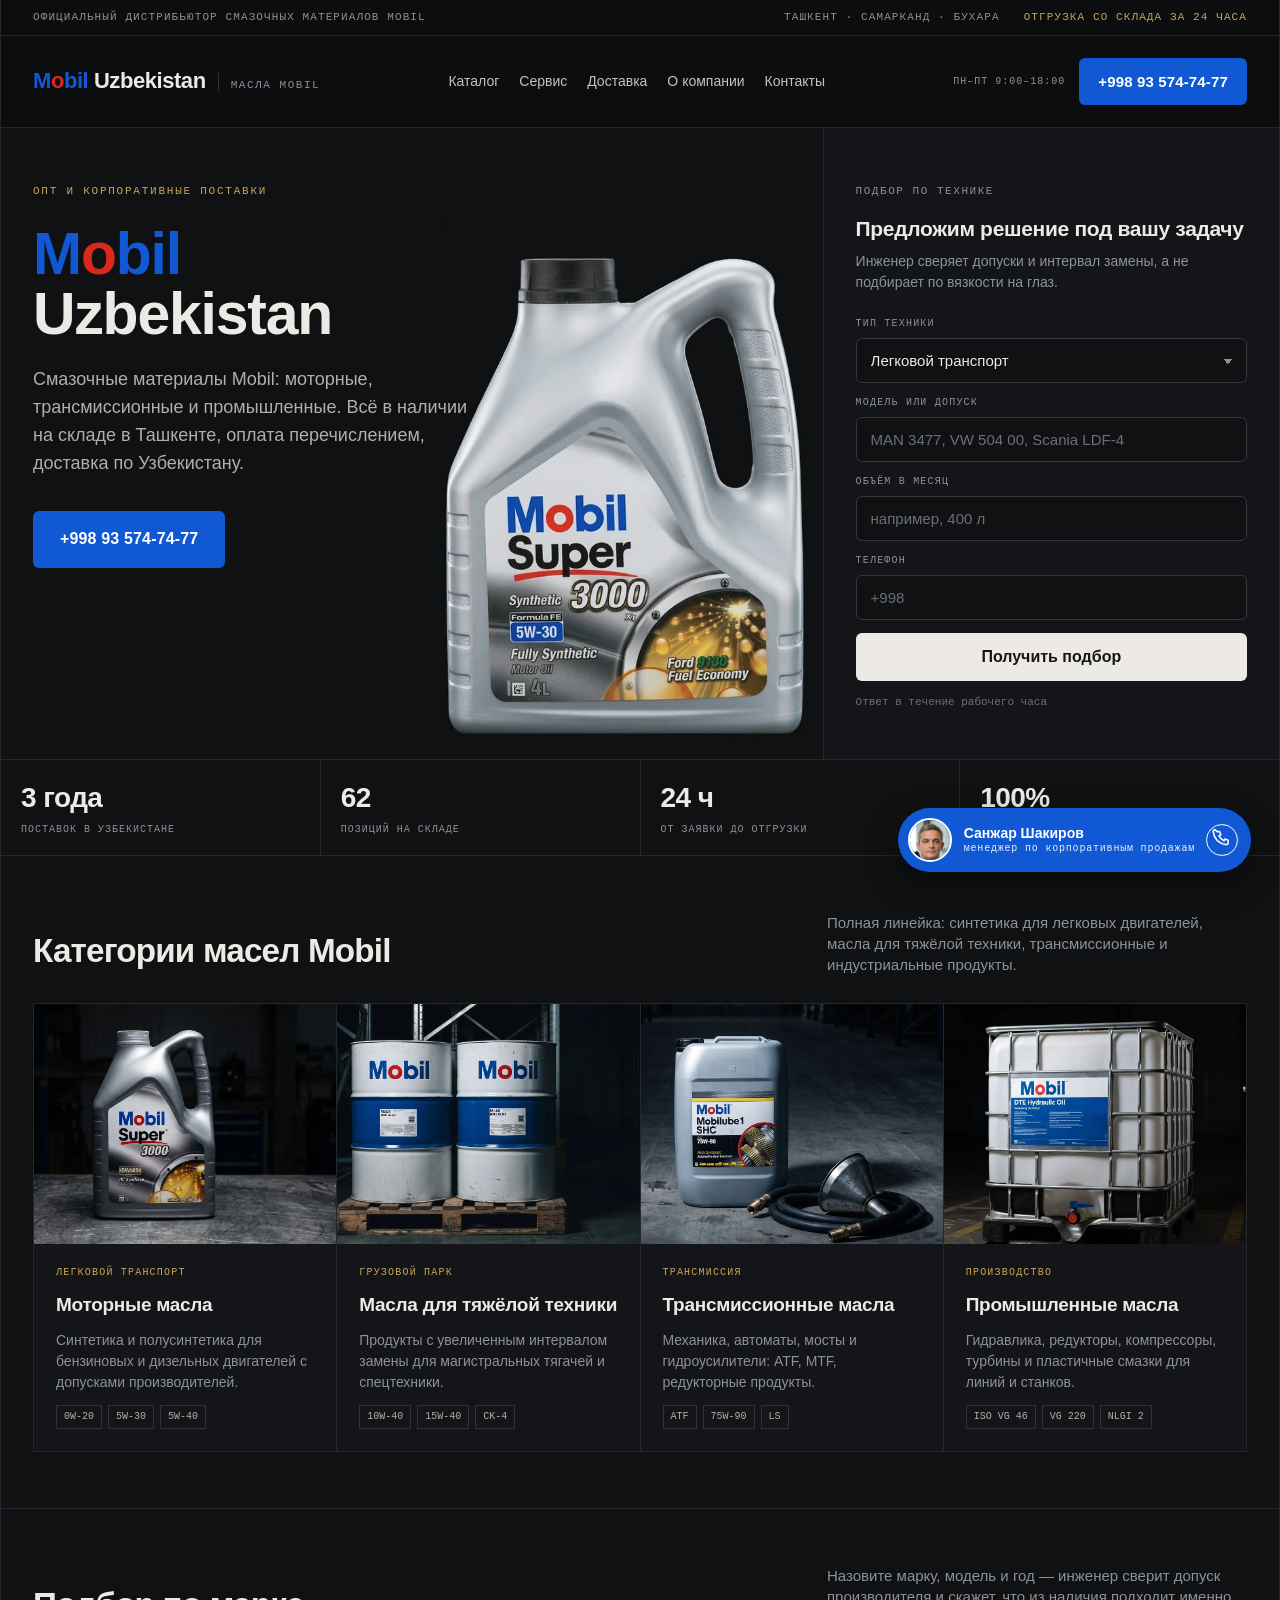
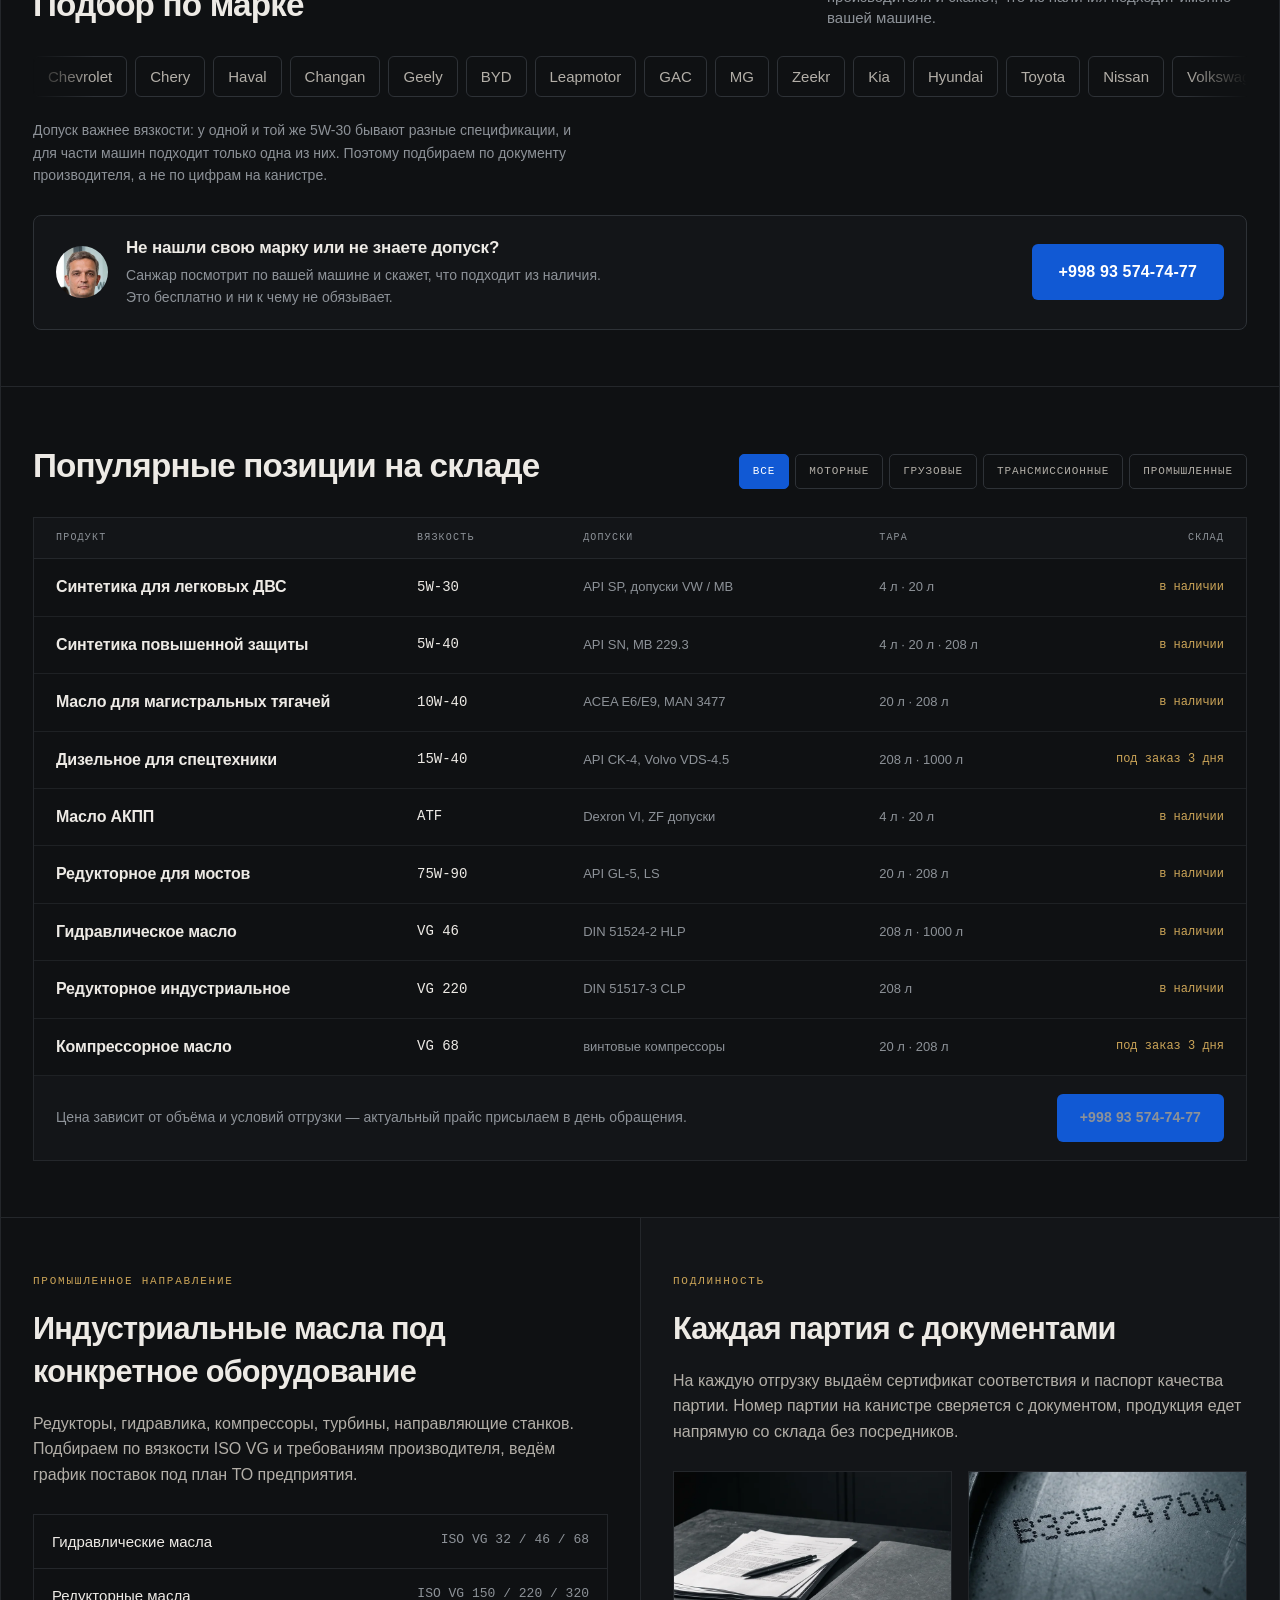
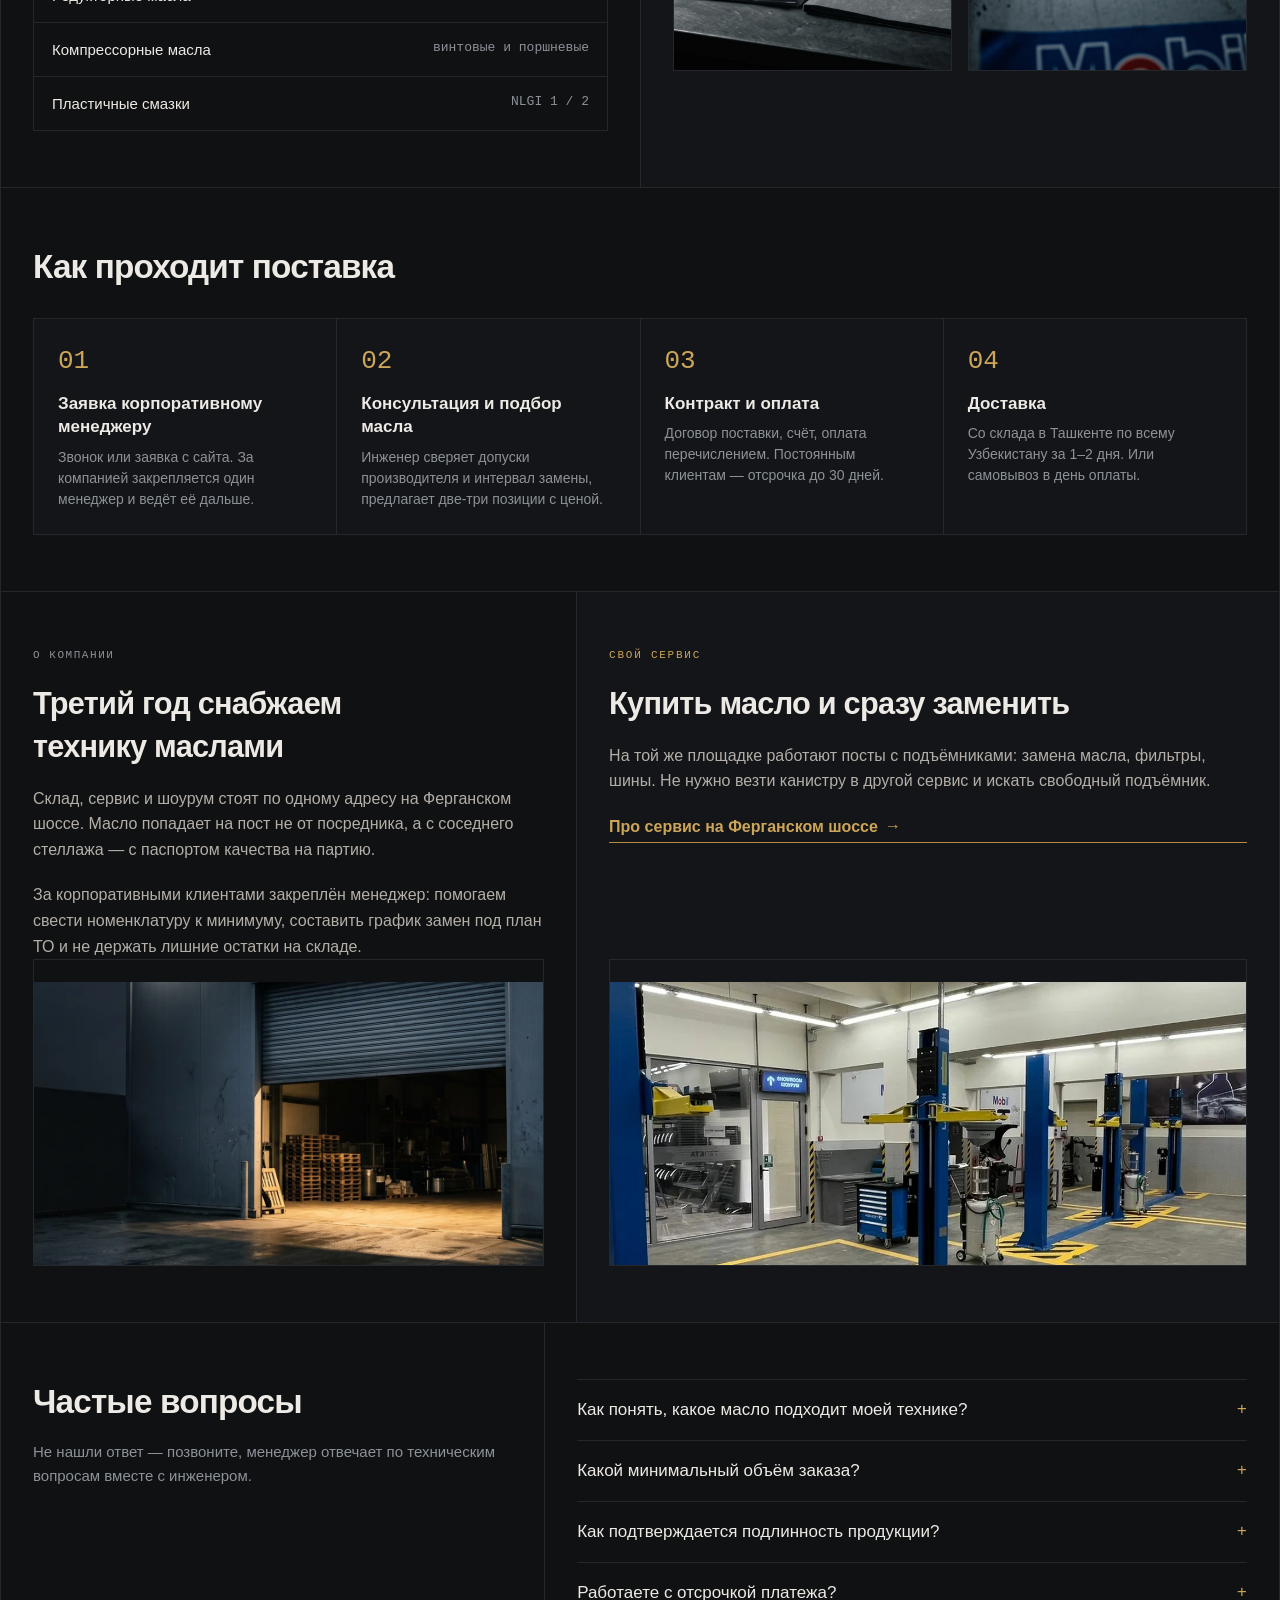
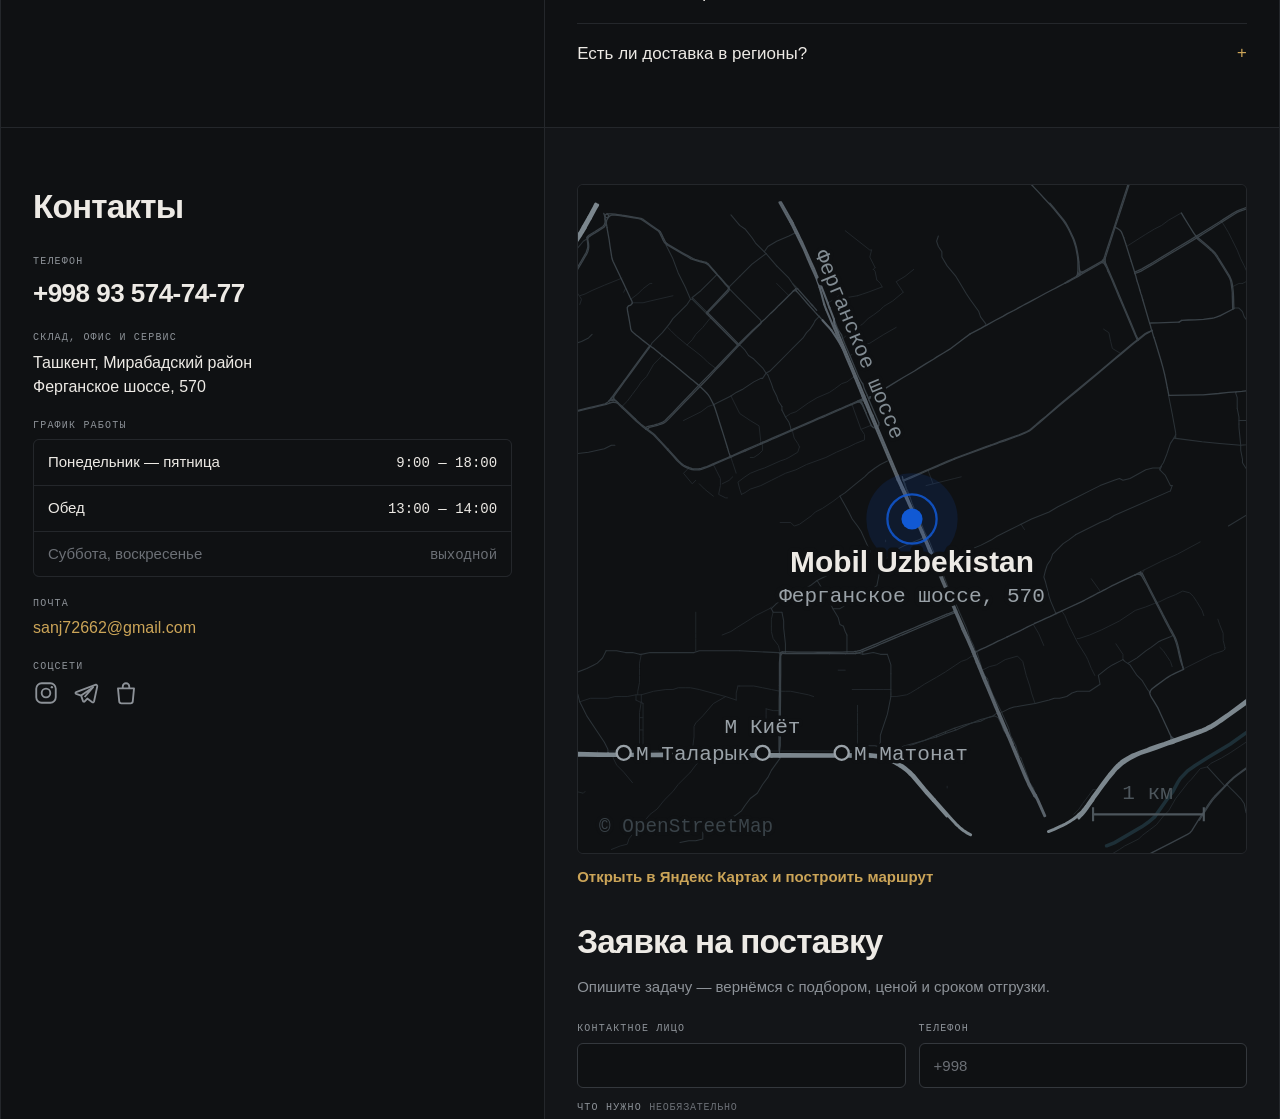
==== index.html @ 37424cc9 "Карта шире: видно, где это в городе Прежний кадр в 620 м показывал здание, но не место в Ташкенте. Т" ====
<!DOCTYPE html>
<html lang="ru">
<head>
<meta charset="utf-8">
<meta name="viewport" content="width=device-width, initial-scale=1">
<meta http-equiv="Content-Security-Policy" content="default-src 'self'; script-src 'self'; style-src 'self' 'unsafe-inline' https://fonts.googleapis.com; font-src https://fonts.gstatic.com; img-src 'self' data:; form-action 'self' https://*.workers.dev; base-uri 'self'; object-src 'none'; upgrade-insecure-requests">
<title>Масла Mobil в Ташкенте — оптом и в розницу | Mobil Uzbekistan</title>
<meta name="description" content="Смазочные материалы Mobil в Ташкенте: моторные, трансмиссионные и промышленные масла со склада на Ферганском шоссе. Подбор по допуску, доставка по Узбекистану, свой сервис.">
<meta name="robots" content="index,follow,max-image-preview:large,max-snippet:-1">
<meta name="author" content="Mobil Uzbekistan">
<meta name="publisher" content="Mobil Uzbekistan">
<meta name="geo.region" content="UZ-TK">
<meta name="geo.placename" content="Ташкент">
<meta name="theme-color" content="#0f1113">
<link rel="canonical" href="https://mobil-oil.uz/">

<meta property="og:type" content="website">
<meta property="og:site_name" content="Mobil Uzbekistan">
<meta property="og:locale" content="ru_RU">
<meta property="og:title" content="Масла Mobil в Ташкенте — Mobil Uzbekistan">
<meta property="og:description" content="Склад смазочных материалов Mobil на Ферганском шоссе. Подбор по допуску, оплата перечислением, доставка по Узбекистану, свой сервис.">
<meta property="og:url" content="https://mobil-oil.uz/">
<meta name="twitter:card" content="summary_large_image">
<meta property="og:image" content="https://mobil-oil.uz/img/og.jpg">
<meta property="og:image:width" content="1200">
<meta property="og:image:height" content="630">
<meta property="og:image:alt" content="Mobil Uzbekistan — смазочные материалы Mobil, склад в Ташкенте">

<link rel="icon" href="data:image/svg+xml,%3Csvg xmlns='http://www.w3.org/2000/svg' viewBox='0 0 32 32'%3E%3Crect width='32' height='32' fill='%231159d4'/%3E%3Ctext x='16' y='22' font-family='Helvetica,Arial,sans-serif' font-size='15' font-weight='700' letter-spacing='-0.5' text-anchor='middle' fill='%23ffffff'%3EMU%3C/text%3E%3C/svg%3E">

<link rel="preconnect" href="https://fonts.googleapis.com">
<link rel="preconnect" href="https://fonts.gstatic.com" crossorigin>
<link href="https://fonts.googleapis.com/css2?family=Archivo:wght@400;500;600;700&family=JetBrains+Mono:wght@400;500&display=swap" rel="stylesheet">

<link rel="stylesheet" href="style.css">
<link rel="preload" as="image" href="img/hero-canister.webp" fetchpriority="high">
</head>
<body>

<div class="site">

  <div class="topbar">
    <span>Официальный дистрибьютор смазочных материалов Mobil</span>
    <span class="topbar__right">
      <span>Ташкент · Самарканд · Бухара</span>
      <span class="topbar__ship">Отгрузка со склада за 24 часа</span>
    </span>
  </div>

  <header class="header">
    <div class="brand">
      <a class="brand__name" href="/"><span class="wm"><span class="wm-b">M</span><span class="wm-r">o</span><span class="wm-b">bil</span> Uzbekistan</span></a>
      <span class="brand__bar"></span>
      <span class="brand__sub">Масла Mobil</span>
    </div>
    <nav class="nav">
      <a href="#catalog">Каталог</a>
          <a href="service.html">Сервис</a>
      <a href="#delivery">Доставка</a>
      <a href="#about">О компании</a>
      <a href="#contacts">Контакты</a>
    </nav>
    <div class="hcall">
      <div class="hcall__hours">пн–пт 9:00–18:00</div>
      <a class="btn btn--action btn--tel" href="tel:+998935747477"><span class="tel-num">+998 93 574-74-77</span><span class="tel-word">Позвонить</span></a>
    </div>
    <details class="burger">
      <summary aria-label="Меню">☰</summary>
      <nav class="burger__menu">
        <a href="#catalog">Каталог</a>
          <a href="service.html">Сервис</a>
        <a href="#delivery">Доставка</a>
        <a href="#about">О компании</a>
        <a href="#contacts">Контакты</a>
      </nav>
    </details>
  </header>

  <!-- первый экран -->
  <section class="split hero">
    <div class="hero__main">
      <div class="hero__text">
        <div class="kicker kicker--gold">Опт и корпоративные поставки</div>
        <h1 class="h1"><span class="wm"><span class="wm-b">M</span><span class="wm-r">o</span><span class="wm-b">bil</span> Uzbekistan</span></h1>
        <p class="hero__lead">Смазочные материалы Mobil: моторные, трансмиссионные и промышленные. Всё в наличии на складе в Ташкенте, оплата перечислением, доставка по Узбекистану.</p>
        <div class="hero__cta">
          <a class="btn btn--action btn--tel" href="tel:+998935747477"><span class="tel-num">+998 93 574-74-77</span><span class="tel-word">Позвонить</span></a>
        </div>
      </div>
      <img class="hero__prod" src="img/hero-canister.webp" width="560" height="840"
           alt="Канистра моторного масла Mobil Super 3000 X1 Formula FE 5W-30, 4 л">
    </div>

    <div class="panel pick">
      <div class="kicker">Подбор по технике</div>
      <div class="pick__title">Предложим решение под вашу задачу</div>
      <div class="pick__note">Инженер сверяет допуски и интервал замены, а не подбирает по вязкости на глаз.</div>
      <!-- форма не подключена: нужен action или обработчик -->
      <form class="pick__form" method="post" action="https://mobil-oil-relay.zvezdotank.workers.dev/">
          <input type="hidden" name="_form" value="Подбор по технике">
          <input class="trap" type="text" name="company_site" tabindex="-1" autocomplete="off" aria-hidden="true">

        <label class="field">
          <span>Тип техники</span>
          <select name="type">
            <option>Легковой транспорт</option>
            <option>Грузовики и спецтехника</option>
            <option>Промышленное оборудование</option>
            <option>Компрессоры и гидравлика</option>
          </select>
        </label>
        <label class="field">
          <span>Модель или допуск</span>
          <input name="spec" placeholder="MAN 3477, VW 504 00, Scania LDF-4">
        </label>
        <label class="field">
          <span>Объём в месяц</span>
          <input name="volume" placeholder="например, 400 л">
        </label>
        <label class="field">
          <span>Телефон</span>
          <input name="phone" type="tel" placeholder="+998" required>
        </label>
        <button class="btn btn--light" type="submit">Получить подбор</button>
        <div class="pick__after">Ответ в течение рабочего часа</div>
      </form>
    </div>
  </section>

  <section class="statband">
      <div class="hair stats">
      <div class="stat"><div class="stat__n">3 года</div><div class="stat__l">поставок в Узбекистане</div></div>
      <div class="stat"><div class="stat__n">62</div><div class="stat__l">позиций на складе</div></div>
      <div class="stat"><div class="stat__n">24 ч</div><div class="stat__l">от заявки до отгрузки</div></div>
      <div class="stat"><div class="stat__n">100%</div><div class="stat__l">оригинал с сертификатом</div></div>
    </div>
  </section>

  <!-- категории -->
  <section class="sec" id="catalog">
    <div class="sechead">
      <h2 class="h2">Категории масел Mobil</h2>
      <p>Полная линейка: синтетика для легковых двигателей, масла для тяжёлой техники, трансмиссионные и индустриальные продукты.</p>
    </div>
    <div class="hair cats">
      <article class="cat">
        <img class="cat__ph" src="img/cat-motor.webp" width="1160" height="829" loading="lazy"
             alt="Канистра моторного масла Mobil Super 3000 5W-40 на верстаке">
        <div class="cat__num">01</div>
        <div class="cat__body">
          <div class="cat__kicker">Легковой транспорт</div>
          <div class="cat__title">Моторные масла</div>
          <div class="cat__text">Синтетика и полусинтетика для бензиновых и дизельных двигателей с допусками производителей.</div>
          <div class="cat__tagline">0W-20 · 5W-30 · 5W-40 · допуски VW, MB, BMW</div>
          <div class="cat__tags"><span>0W-20</span><span>5W-30</span><span>5W-40</span></div>
        </div>
      </article>
      <article class="cat">
        <img class="cat__ph" src="img/cat-truck.webp" width="1160" height="829" loading="lazy"
             alt="Бочки 208 л с маслом Mobil на паллете на складе">
        <div class="cat__num">02</div>
        <div class="cat__body">
          <div class="cat__kicker">Грузовой парк</div>
          <div class="cat__title">Масла для тяжёлой техники</div>
          <div class="cat__text">Продукты с увеличенным интервалом замены для магистральных тягачей и спецтехники.</div>
          <div class="cat__tagline">10W-40 · 15W-40 · MAN, Scania, Volvo</div>
          <div class="cat__tags"><span>10W-40</span><span>15W-40</span><span>CK-4</span></div>
        </div>
      </article>
      <article class="cat">
        <img class="cat__ph" src="img/cat-trans.webp" width="1160" height="829" loading="lazy"
             alt="Ведро 20 л трансмиссионного масла Mobil Mobilube 1 SHC 75W-90">
        <div class="cat__num">03</div>
        <div class="cat__body">
          <div class="cat__kicker">Трансмиссия</div>
          <div class="cat__title">Трансмиссионные масла</div>
          <div class="cat__text">Механика, автоматы, мосты и гидроусилители: ATF, MTF, редукторные продукты.</div>
          <div class="cat__tagline">ATF · 75W-90 · 80W-140 · LS-модификации</div>
          <div class="cat__tags"><span>ATF</span><span>75W-90</span><span>LS</span></div>
        </div>
      </article>
      <article class="cat">
        <img class="cat__ph" src="img/cat-industrial.webp" width="1160" height="829" loading="lazy"
             alt="Еврокуб 1000 л с гидравлическим маслом Mobil DTE">
        <div class="cat__num">04</div>
        <div class="cat__body">
          <div class="cat__kicker">Производство</div>
          <div class="cat__title">Промышленные масла</div>
          <div class="cat__text">Гидравлика, редукторы, компрессоры, турбины и пластичные смазки для линий и станков.</div>
          <div class="cat__tagline">ISO VG 32–320 · NLGI 1/2 · турбинные</div>
          <div class="cat__tags"><span>ISO VG 46</span><span>VG 220</span><span>NLGI 2</span></div>
        </div>
      </article>
    </div>
  </section>

  <!-- марки -->
  <section class="sec brands">
    <div class="sechead">
      <h2 class="h2">Подбор по марке</h2>
      <p>Назовите марку, модель и год — инженер сверит допуск производителя и скажет, что из наличия подходит именно вашей машине.</p>
    </div>
    <div class="marquee">
      <div class="marquee__track">
        <span>Chevrolet</span>
        <span>Chery</span>
        <span>Haval</span>
        <span>Changan</span>
        <span>Geely</span>
        <span>BYD</span>
        <span>Leapmotor</span>
        <span>GAC</span>
        <span>MG</span>
        <span>Zeekr</span>
        <span>Kia</span>
        <span>Hyundai</span>
        <span>Toyota</span>
        <span>Nissan</span>
        <span>Volkswagen</span>
        <span>Mercedes-Benz</span>
        <span>BMW</span>
        <span>Porsche</span>
        <span>Isuzu</span>
          <span aria-hidden="true">Chevrolet</span>
          <span aria-hidden="true">Chery</span>
          <span aria-hidden="true">Haval</span>
          <span aria-hidden="true">Changan</span>
          <span aria-hidden="true">Geely</span>
          <span aria-hidden="true">BYD</span>
          <span aria-hidden="true">Leapmotor</span>
          <span aria-hidden="true">GAC</span>
          <span aria-hidden="true">MG</span>
          <span aria-hidden="true">Zeekr</span>
          <span aria-hidden="true">Kia</span>
          <span aria-hidden="true">Hyundai</span>
          <span aria-hidden="true">Toyota</span>
          <span aria-hidden="true">Nissan</span>
          <span aria-hidden="true">Volkswagen</span>
          <span aria-hidden="true">Mercedes-Benz</span>
          <span aria-hidden="true">BMW</span>
          <span aria-hidden="true">Porsche</span>
          <span aria-hidden="true">Isuzu</span>
      </div>
    </div>
    <p class="brands__note">Допуск важнее вязкости: у одной и той же 5W-30 бывают разные спецификации, и для части машин подходит только одна из них. Поэтому подбираем по документу производителя, а не по цифрам на канистре.</p>
    <div class="nextstep">
      <img class="nextstep__ava" src="img/manager.webp" width="192" height="192" alt="">
      <div class="nextstep__text">
        <b>Не нашли свою марку или не знаете допуск?</b>
        <span>Санжар посмотрит по вашей машине и скажет, что подходит из наличия. Это бесплатно и ни к чему не обязывает.</span>
      </div>
      <a class="btn btn--action btn--tel" href="tel:+998935747477"><span class="tel-num">+998 93 574-74-77</span><span class="tel-word">Позвонить Санжару</span></a>
    </div>
  </section>

  <!-- популярные позиции -->
  <section class="sec catalog">
    <div class="sechead">
      <h2 class="h2">Популярные позиции на складе</h2>
      <fieldset class="filters">
        <legend>Фильтр по группе продукции</legend>
        <input type="radio" name="filter" id="f-all" checked><label for="f-all">Все</label>
        <input type="radio" name="filter" id="f-motor"><label for="f-motor">Моторные</label>
        <input type="radio" name="filter" id="f-truck"><label for="f-truck">Грузовые</label>
        <input type="radio" name="filter" id="f-trans"><label for="f-trans">Трансмиссионные</label>
        <input type="radio" name="filter" id="f-indus"><label for="f-indus">Промышленные</label>
      </fieldset>
    </div>
    <div class="table">
      <div class="prow thead">
        <div>Продукт</div><div>Вязкость</div><div>Допуски</div><div>Тара</div><div style="text-align:right">Склад</div>
      </div>
      <div class="prow" data-g="Моторные">
        <div class="p-name">Синтетика для легковых ДВС</div>
        <div class="p-visc">5W-30</div>
        <div class="p-spec">API SP, допуски VW / MB</div>
        <div class="p-pack">4 л · 20 л</div>
        <div class="p-stock">в наличии</div>
      </div>
      <div class="prow" data-g="Моторные">
        <div class="p-name">Синтетика повышенной защиты</div>
        <div class="p-visc">5W-40</div>
        <div class="p-spec">API SN, MB 229.3</div>
        <div class="p-pack">4 л · 20 л · 208 л</div>
        <div class="p-stock">в наличии</div>
      </div>
      <div class="prow" data-g="Грузовые">
        <div class="p-name">Масло для магистральных тягачей</div>
        <div class="p-visc">10W-40</div>
        <div class="p-spec">ACEA E6/E9, MAN 3477</div>
        <div class="p-pack">20 л · 208 л</div>
        <div class="p-stock">в наличии</div>
      </div>
      <div class="prow" data-g="Грузовые">
        <div class="p-name">Дизельное для спецтехники</div>
        <div class="p-visc">15W-40</div>
        <div class="p-spec">API CK-4, Volvo VDS-4.5</div>
        <div class="p-pack">208 л · 1000 л</div>
        <div class="p-stock">под заказ 3 дня</div>
      </div>
      <div class="prow" data-g="Трансмиссионные">
        <div class="p-name">Масло АКПП</div>
        <div class="p-visc">ATF</div>
        <div class="p-spec">Dexron VI, ZF допуски</div>
        <div class="p-pack">4 л · 20 л</div>
        <div class="p-stock">в наличии</div>
      </div>
      <div class="prow" data-g="Трансмиссионные">
        <div class="p-name">Редукторное для мостов</div>
        <div class="p-visc">75W-90</div>
        <div class="p-spec">API GL-5, LS</div>
        <div class="p-pack">20 л · 208 л</div>
        <div class="p-stock">в наличии</div>
      </div>
      <div class="prow" data-g="Промышленные">
        <div class="p-name">Гидравлическое масло</div>
        <div class="p-visc">VG 46</div>
        <div class="p-spec">DIN 51524-2 HLP</div>
        <div class="p-pack">208 л · 1000 л</div>
        <div class="p-stock">в наличии</div>
      </div>
      <div class="prow" data-g="Промышленные">
        <div class="p-name">Редукторное индустриальное</div>
        <div class="p-visc">VG 220</div>
        <div class="p-spec">DIN 51517-3 CLP</div>
        <div class="p-pack">208 л</div>
        <div class="p-stock">в наличии</div>
      </div>
      <div class="prow" data-g="Промышленные">
        <div class="p-name">Компрессорное масло</div>
        <div class="p-visc">VG 68</div>
        <div class="p-spec">винтовые компрессоры</div>
        <div class="p-pack">20 л · 208 л</div>
        <div class="p-stock">под заказ 3 дня</div>
      </div>
      <div class="tfoot">
        <span>Цена зависит от объёма и условий отгрузки — актуальный прайс присылаем в день обращения.</span>
        <a class="btn btn--action btn--tel" href="tel:+998935747477"><span class="tel-num">+998 93 574-74-77</span><span class="tel-word">Узнать цену</span></a>
      </div>
    </div>
  </section>

  <!-- промышленное направление и подлинность -->
  <section class="split" id="industrial" style="grid-template-columns:1fr 1fr">
    <div class="sec" style="border-bottom:0">
      <div class="kicker kicker--gold">Промышленное направление</div>
      <h2 class="h3" style="margin:18px 0">Индустриальные масла под конкретное оборудование</h2>
      <p class="lead" style="margin-bottom:26px">Редукторы, гидравлика, компрессоры, турбины, направляющие станков. Подбираем по вязкости ISO VG и требованиям производителя, ведём график поставок под план ТО предприятия.</p>
      <div class="hair rows">
        <div class="row2"><span>Гидравлические масла</span><span>ISO VG 32 / 46 / 68</span></div>
        <div class="row2"><span>Редукторные масла</span><span>ISO VG 150 / 220 / 320</span></div>
        <div class="row2"><span>Компрессорные масла</span><span>винтовые и поршневые</span></div>
        <div class="row2"><span>Пластичные смазки</span><span>NLGI 1 / 2</span></div>
      </div>
    </div>
    <div class="sec panel" style="border-bottom:0">
      <div class="kicker kicker--gold">Подлинность</div>
      <h2 class="h3" style="margin:18px 0">Каждая партия с документами</h2>
      <p class="lead" style="margin-bottom:26px">На каждую отгрузку выдаём сертификат соответствия и паспорт качества партии. Номер партии на канистре сверяется с документом, продукция едет напрямую со склада без посредников.</p>
      <div class="docs">
        <img src="img/doc-papers.webp" width="900" height="600" loading="lazy"
             alt="Пакет документов на отгрузку: сертификат соответствия и паспорт качества">
        <img src="img/doc-batch.webp" width="900" height="600" loading="lazy"
             alt="Номер партии, нанесённый на крышку бочки Mobil">
      </div>
    </div>
  </section>

  <!-- доставка -->
  <section class="sec" id="delivery">
    <h2 class="h2" style="margin-bottom:28px">Как проходит поставка</h2>
    <div class="hair steps">
      <div class="step">
        <div class="step__n">01</div>
        <div class="step__t">Заявка корпоративному менеджеру</div>
        <div class="step__d">Звонок или заявка с сайта. За компанией закрепляется один менеджер и ведёт её дальше.</div>
      </div>
      <div class="step">
        <div class="step__n">02</div>
        <div class="step__t">Консультация и подбор масла</div>
        <div class="step__d">Инженер сверяет допуски производителя и интервал замены, предлагает две-три позиции с ценой.</div>
      </div>
      <div class="step">
        <div class="step__n">03</div>
        <div class="step__t">Контракт и оплата</div>
        <div class="step__d">Договор поставки, счёт, оплата перечислением. Постоянным клиентам — отсрочка до 30 дней.</div>
      </div>
      <div class="step">
        <div class="step__n">04</div>
        <div class="step__t">Доставка</div>
        <div class="step__d">Со склада в Ташкенте по всему Узбекистану за 1–2 дня. Или самовывоз в день оплаты.</div>
      </div>
    </div>
  </section>

  <!-- о компании -->
  <section class="split about" id="about">
    <div class="sec" style="border-bottom:0">
      <div class="kicker">О компании</div>
      <h2 class="h3" style="margin:18px 0">Третий год снабжаем технику маслами</h2>
      <p class="lead">Склад, сервис и шоурум стоят по одному адресу на Ферганском шоссе. Масло попадает на пост не от посредника, а с соседнего стеллажа — с паспортом качества на партию.</p>
      <p class="lead">За корпоративными клиентами закреплён менеджер: помогаем свести номенклатуру к минимуму, составить график замен под план ТО и не держать лишние остатки на складе.</p>
      <img class="shot" style="margin-top:22px" src="img/gate.webp" width="1160" height="870" loading="lazy"
           alt="Ворота склада и площадка для погрузки">
    </div>
    <div class="sec panel" style="border-bottom:0">
      <div class="kicker kicker--gold">Свой сервис</div>
      <h2 class="h3" style="margin:18px 0">Купить масло и сразу заменить</h2>
      <p class="lead" style="margin-bottom:22px">На той же площадке работают посты с подъёмниками: замена масла, фильтры, шины. Не нужно везти канистру в другой сервис и искать свободный подъёмник.</p>
      <a class="crosslink" href="service.html">Про сервис на Ферганском шоссе</a>
      <img class="shot" style="margin-top:22px" src="img/service.webp" width="1160" height="870" loading="lazy"
           alt="Сервисный пост с подъёмником на складе Mobil Uzbekistan в Ташкенте">
    </div>
  </section>

  <!-- вопросы -->
  <section class="split faq">
    <div class="faq__intro">
      <h2 class="h2">Частые вопросы</h2>
      <p>Не нашли ответ — позвоните, менеджер отвечает по техническим вопросам вместе с инженером.</p>
    </div>
    <div class="faq__list">
      <details class="qa" name="faq">
        <summary>Как понять, какое масло подходит моей технике?<span class="qa__sign">+</span></summary>
        <div class="qa__a">Пришлите модель и допуск производителя — инженер сверит спецификации и предложит две-три позиции с ценой и сроком поставки.</div>
      </details>
      <details class="qa" name="faq">
        <summary>Какой минимальный объём заказа?<span class="qa__sign">+</span></summary>
        <div class="qa__a">Для розницы — одна канистра. Оптовые цены начинаются от 200 л или от регулярного месячного объёма по договору.</div>
      </details>
      <details class="qa" name="faq">
        <summary>Как подтверждается подлинность продукции?<span class="qa__sign">+</span></summary>
        <div class="qa__a">На каждую партию выдаём сертификат соответствия и паспорт качества. Номер партии на таре сверяется с документом.</div>
      </details>
      <details class="qa" name="faq">
        <summary>Работаете с отсрочкой платежа?<span class="qa__sign">+</span></summary>
        <div class="qa__a">Да, для постоянных корпоративных клиентов — до 30 дней по договору поставки.</div>
      </details>
      <details class="qa" name="faq">
        <summary>Есть ли доставка в регионы?<span class="qa__sign">+</span></summary>
        <div class="qa__a">Доставляем по всему Узбекистану за 1–2 дня. По Ташкенту заказы от 300 л везём бесплатно.</div>
      </details>
    </div>
  </section>

  <div class="mgr">
    <details>
      <summary>
        <img class="mgr__ava" src="img/manager.webp" width="192" height="192" alt="">
        <span class="mgr__who"><b>Санжар Шакиров</b><i>менеджер по корпоративным продажам</i></span>
        <span class="mgr__ring"><svg class="mgr__phone" viewBox="0 0 24 24" fill="none" stroke="currentColor" stroke-width="1.8" stroke-linecap="round" stroke-linejoin="round" aria-hidden="true"><path d="M6.6 2.9h2.7l1.4 3.4-2 1.2a12 12 0 0 0 5.4 5.4l1.2-2 3.4 1.4v2.7a2 2 0 0 1-2.2 2 17.6 17.6 0 0 1-9.7-4.4 17.6 17.6 0 0 1-4.4-9.7 2 2 0 0 1 2-2.2z"/></svg></span>
      </summary>
      <div class="mgr__card">
        <div class="mgr__head">
          <img class="mgr__ava" src="img/manager.webp" width="192" height="192" alt="">
          <span>
            <span class="mgr__name">Санжар Шакиров</span>
            <span class="mgr__role">менеджер по корпоративным продажам</span>
          </span>
        </div>
        <a class="mgr__link" href="tel:+998935747477">+998 93 574-74-77<em>консультация</em></a>
        <a class="mgr__link" href="https://t.me/Sanjar57002">@Sanjar57002<em>telegram</em></a>
        <a class="mgr__link" href="mailto:sanj72662@gmail.com">sanj72662@gmail.com<em>почта</em></a>
      </div>
    </details>
  </div>

  <!-- контакты -->
  <section class="split contacts" id="contacts">
    <div class="sec" style="border-bottom:0">
      <h2 class="h2" style="margin-bottom:24px">Контакты</h2>
      <div class="cblock">
        <div class="cblock__l">Телефон</div>
        <a class="cblock__phone" href="tel:+998935747477">+998 93 574-74-77</a>
      </div>
      <div class="cblock">
        <div class="cblock__l">Склад, офис и сервис</div>
        <div class="cblock__addr">Ташкент, Мирабадский район<br>Ферганское шоссе, 570</div>
      </div>
      <div class="cblock">
        <div class="cblock__l">График работы</div>
        <div class="hours">
          <div class="hours__row"><span>Понедельник — пятница</span><b>9:00 — 18:00</b></div>
          <div class="hours__row"><span>Обед</span><b>13:00 — 14:00</b></div>
          <div class="hours__row hours__row--off"><span>Суббота, воскресенье</span><b>выходной</b></div>
        </div>
      </div>
      <div class="cblock">
        <div class="cblock__l">Почта</div>
        <a href="mailto:sanj72662@gmail.com" style="font-size:16px">sanj72662@gmail.com</a>
      </div>
      <div class="cblock">
        <div class="cblock__l">Соцсети</div>
        <div class="clinks">
          <a href="https://www.instagram.com/tegeta_motors_uzbekistan/" rel="noopener" aria-label="Инстаграм"><svg viewBox="0 0 24 24" fill="none" stroke="currentColor" stroke-width="1.7" aria-hidden="true"><rect x="3" y="3" width="18" height="18" rx="5"/><circle cx="12" cy="12" r="4"/><circle cx="17.4" cy="6.6" r="1.1" fill="currentColor" stroke="none"/></svg></a>
          <a href="https://t.me/Sanjar57002" rel="noopener" aria-label="Телеграм — написать Санжару"><svg viewBox="0 0 24 24" fill="none" stroke="currentColor" stroke-width="1.7" stroke-linejoin="round" aria-hidden="true"><path d="M21.2 4.3 2.9 11.2c-.8.3-.8 1.4 0 1.7l4.6 1.5 1.7 5c.2.7 1.1.9 1.6.3l2.4-2.6 4.6 3.4c.6.4 1.4.1 1.6-.6l3-14c.2-.8-.6-1.5-1.2-1.6z"/><path d="M7.5 14.4 18.6 6.6l-7.9 9.1"/></svg></a>
      <a href="https://uzum.uz/ru/shop/tmca" rel="noopener" aria-label="Магазин на Uzum Market"><svg viewBox="0 0 24 24" fill="none" stroke="currentColor" stroke-width="1.7" stroke-linejoin="round" aria-hidden="true"><path d="M4.6 7.8h14.8l-1.15 12a2 2 0 0 1-2 1.8H7.75a2 2 0 0 1-2-1.8z"/><path d="M9 7.8V6a3 3 0 0 1 6 0v1.8"/></svg></a>
        </div>
      </div>
    </div>
    <div class="sec panel" id="order" style="border-bottom:0">
      <div class="mapbox mapbox--top">
        <a class="mapbox__map" href="https://yandex.com/maps/org/tegeta_motors/206284429216/" rel="noopener"
           aria-label="Открыть карту в Яндекс Картах">
          <picture>
            <!-- на телефоне под карту ~340 px: узкий кадр, иначе подписи нечитаемы -->
            <source media="(max-width:759px)" srcset="img/map-mobile.svg" width="380" height="380">
            <img src="img/map.svg" width="760" height="400" loading="lazy"
                 alt="Схема проезда: склад и сервис на Ферганском шоссе, 570, Мирабадский район, Ташкент — между станциями метро Матонат, Киёт и Рахат, у Ханабадтепа проспекта">
          </picture>
        </a>
        <a class="mapbox__link" href="https://yandex.com/maps/org/tegeta_motors/206284429216/"
           rel="noopener">Открыть в Яндекс Картах и построить маршрут</a>
      </div>
      <h2 class="h2" style="margin:30px 0 10px">Заявка на поставку</h2>
      <p style="font-size:15px;color:var(--dim);line-height:1.55;margin-bottom:24px">Опишите задачу — вернёмся с подбором, ценой и сроком отгрузки.</p>
      <!-- форма не подключена: нужен action или обработчик -->
      <form class="order" method="post" action="https://mobil-oil-relay.zvezdotank.workers.dev/">
        <input type="hidden" name="_form" value="Заявка на поставку">
        <input class="trap" type="text" name="company_site" tabindex="-1" autocomplete="off" aria-hidden="true">

        <label class="field"><span>Контактное лицо</span><input name="name"></label>
        <label class="field"><span>Телефон</span><input name="phone" type="tel" placeholder="+998" required></label>
        <label class="field wide">
          <span>Что нужно <em class="field__opt">необязательно</em></span>
          <textarea name="task" rows="3" placeholder="Тип техники, допуски, объём, тара"></textarea>
        </label>
        <button type="submit">Отправить заявку</button>
      </form>
    </div>
  </section>

  <footer class="footer">
    <span><a class="footer__brand" href="/"><span class="wm"><span class="wm-b">M</span><span class="wm-r">o</span><span class="wm-b">bil</span> Uzbekistan</span></a> · поставки масел и смазок Mobil</span>
    <span class="social">
      <a href="https://www.instagram.com/tegeta_motors_uzbekistan/" rel="noopener" aria-label="Инстаграм"><svg viewBox="0 0 24 24" fill="none" stroke="currentColor" stroke-width="1.7" aria-hidden="true"><rect x="3" y="3" width="18" height="18" rx="5"/><circle cx="12" cy="12" r="4"/><circle cx="17.4" cy="6.6" r="1.1" fill="currentColor" stroke="none"/></svg></a>
      <a href="https://t.me/Sanjar57002" rel="noopener" aria-label="Телеграм — написать Санжару"><svg viewBox="0 0 24 24" fill="none" stroke="currentColor" stroke-width="1.7" stroke-linejoin="round" aria-hidden="true"><path d="M21.2 4.3 2.9 11.2c-.8.3-.8 1.4 0 1.7l4.6 1.5 1.7 5c.2.7 1.1.9 1.6.3l2.4-2.6 4.6 3.4c.6.4 1.4.1 1.6-.6l3-14c.2-.8-.6-1.5-1.2-1.6z"/><path d="M7.5 14.4 18.6 6.6l-7.9 9.1"/></svg></a>
      <a href="https://uzum.uz/ru/shop/tmca" rel="noopener" aria-label="Магазин на Uzum Market"><svg viewBox="0 0 24 24" fill="none" stroke="currentColor" stroke-width="1.7" stroke-linejoin="round" aria-hidden="true"><path d="M4.6 7.8h14.8l-1.15 12a2 2 0 0 1-2 1.8H7.75a2 2 0 0 1-2-1.8z"/><path d="M9 7.8V6a3 3 0 0 1 6 0v1.8"/></svg></a>
    </span>
    <span>Mobil — товарный знак правообладателя. Сайт компании Tegeta Motors.</span>
    <span>Сайт и продвижение — <a href="https://sales-hub.uz/?utm_source=mobil-oil.uz&amp;utm_medium=referral&amp;utm_campaign=footer" rel="noopener">Sales HUB</a></span>
  </footer>
</div>


<!-- нижняя панель: мобильный -->
<div class="bar">
  <details>
    <summary>
      <a class="bar__call" href="tel:+998935747477">Позвонить</a>
      <span class="bar__write"><span class="w-open">Написать</span><span class="w-close">Закрыть</span></span>
    </summary>
    <div class="hair bar__links">
      <a href="https://t.me/Sanjar57002">Telegram<em>@Sanjar57002</em></a>
      <a href="mailto:sanj72662@gmail.com">Почта<em>sanj72662@…</em></a>
    </div>
  </details>
  <div class="bar__mgr">
    <img class="bar__ava" src="img/manager.webp" width="192" height="192" alt="">
    Санжар Шакиров · менеджер
  </div>
</div>

<script type="application/ld+json">
{
  "@context":"https://schema.org",
  "@type":"AutoPartsStore",
  "name":"Mobil Uzbekistan — масла Mobil",
  "description":"Оптовые поставки моторных, трансмиссионных и промышленных масел Mobil для автопарков, заводов и сервисов.",
  "url":"https://mobil-oil.uz/",
  "telephone":"+998935747477",
  "email":"sanj72662@gmail.com",
  "address":{"@type":"PostalAddress","addressLocality":"Ташкент","streetAddress":"Мирабадский район, Ферганское шоссе, 570","addressCountry":"UZ"},
  "areaServed":"UZ",
  "sameAs":["https://www.instagram.com/tegeta_motors_uzbekistan/"],
  "image":"https://mobil-oil.uz/img/og.jpg",
  "currenciesAccepted":"UZS",
  "paymentAccepted":"Безналичный расчёт",
  "department":{"@type":"AutoRepair","name":"Mobil Uzbekistan — сервис","url":"https://mobil-oil.uz/service.html"},
  "openingHours":["Mo-Fr 09:00-13:00","Mo-Fr 14:00-18:00"]
}
</script>

<script type="application/ld+json">
{
 "@context": "https://schema.org",
 "@type": "FAQPage",
 "mainEntity": [
  {
   "@type": "Question",
   "name": "Как понять, какое масло подходит моей технике?",
   "acceptedAnswer": {
    "@type": "Answer",
    "text": "Пришлите модель и допуск производителя — инженер сверит спецификации и предложит две-три позиции с ценой и сроком поставки."
   }
  },
  {
   "@type": "Question",
   "name": "Какой минимальный объём заказа?",
   "acceptedAnswer": {
    "@type": "Answer",
    "text": "Для розницы — одна канистра. Оптовые цены начинаются от 200 л или от регулярного месячного объёма по договору."
   }
  },
  {
   "@type": "Question",
   "name": "Как подтверждается подлинность продукции?",
   "acceptedAnswer": {
    "@type": "Answer",
    "text": "На каждую партию выдаём сертификат соответствия и паспорт качества. Номер партии на таре сверяется с документом."
   }
  },
  {
   "@type": "Question",
   "name": "Работаете с отсрочкой платежа?",
   "acceptedAnswer": {
    "@type": "Answer",
    "text": "Да, для постоянных корпоративных клиентов — до 30 дней по договору поставки."
   }
  },
  {
   "@type": "Question",
   "name": "Есть ли доставка в регионы?",
   "acceptedAnswer": {
    "@type": "Answer",
    "text": "Доставляем по всему Узбекистану за 1–2 дня. По Ташкенту заказы от 300 л везём бесплатно."
   }
  }
 ]
}
</script>

<script type="application/ld+json">
{
 "@context": "https://schema.org",
 "@type": "WebSite",
 "name": "Mobil Uzbekistan",
 "alternateName": "Масла Mobil в Ташкенте",
 "url": "https://mobil-oil.uz/",
 "inLanguage": "ru-RU",
 "publisher": {
  "@type": "Organization",
  "name": "Mobil Uzbekistan",
  "url": "https://mobil-oil.uz/",
  "logo": "https://mobil-oil.uz/img/og.jpg"
 }
}
</script>

</body>
</html>
---- style.css ----
/* ============ токены ============ */
:root{
  /* поверхности: от самой тёмной к светлой */
  --deep:#0b0d0e;      /* топбар, шапка, подвал */
  --bg:#0f1113;        /* основной фон */
  --surface:#131518;   /* карточки и правые панели */

  /* линии */
  --line:#24272b;
  --line-soft:#1e2124;
  --line-strong:#2e3237;
  --field:#34383d;

  /* текст */
  --text:#edeae5;
  --text-2:#dcd8d1;
  --nav:#c6c2bb;
  --muted:#b3afa8;
  --dim:#8d9298;
  --faint:#6c7076;

  /* Два сигнальных цвета, оба с канистры.
     Действие — синий: фирменный флотский с этикетки #053fa3 поднят
     по светлоте с 33% до 45% при том же тоне 218°, иначе кнопка
     на почти чёрном фоне проваливается. Акцент — золото #cca558
     (на таре 204,165,88). Красный из макета убран: он остался
     на самой этикетке, в интерфейсе третий сигнальный цвет лишний. */
  --action:#1159d4;
  --action-hover:#2f74e8;
  --gold:#cca558;
  --gold-hover:#e2bd79;
  --gold-dim:#b78c41;
  --mobil-red:#da291c;   /* красная «о» в логотипе */

  /* штриховка на местах фотографий */
  --hatch-bg:#191c1f;
  --hatch-line:#202428;
  --hatch-line-strong:#2b3034;

  --sans:Archivo,Helvetica,Arial,sans-serif;
  --mono:'JetBrains Mono',ui-monospace,SFMono-Regular,Menlo,monospace;
  --wm:var(--sans);   /* своё написание: шрифт сайта, фирменные только цвета */

  --pad:32px;           /* горизонтальные поля секций */
  --section:56px;       /* вертикальный ритм секций */
  --max:1600px;         /* предел ширины на больших мониторах */
}

/* ============ база ============ */
*{box-sizing:border-box}
html{scroll-behavior:smooth}
body{
  margin:0;
  background:var(--bg);
  color:var(--text);
  font-family:var(--sans);
  font-size:16px;
  line-height:1.4;
  -webkit-font-smoothing:antialiased;
}
h1,h2,h3,p,figure,blockquote,ul,ol{margin:0}
ul,ol{list-style:none;padding:0}
img{max-width:100%;display:block}
a{color:inherit;text-decoration:none}
input,select,textarea,button{font-family:inherit;font-size:inherit;color:inherit}
input::placeholder,textarea::placeholder{color:var(--faint)}
summary{cursor:pointer;list-style:none}
summary::-webkit-details-marker{display:none}
:where(a,button,summary,input,select,textarea):focus-visible{
  outline:2px solid var(--gold);outline-offset:2px;
}

.site{max-width:var(--max);margin:0 auto;border-inline:1px solid var(--line)}
.sec{padding:var(--section) var(--pad);border-bottom:1px solid var(--line)}
.split{display:grid;border-bottom:1px solid var(--line)}
.split > * + *{border-left:1px solid var(--line)}
.panel{background:var(--surface)}

/* сетки «в одну линию»: фон просвечивает через зазор в 1px */
.hair{display:grid;gap:1px;background:var(--line);border:1px solid var(--line)}

.kicker{font-family:var(--mono);font-size:11px;letter-spacing:.14em;text-transform:uppercase;color:var(--dim)}
.kicker--gold{color:var(--gold);letter-spacing:.16em}
.lead{font-size:16px;line-height:1.6;color:var(--muted);text-wrap:pretty}

.h1{font-size:clamp(32px,4.6vw,60px);line-height:1.02;letter-spacing:-.03em;font-weight:700;text-wrap:balance}
.h2{font-size:clamp(26px,2.6vw,34px);font-weight:700;letter-spacing:-.025em;text-wrap:balance}
.h3{font-size:clamp(24px,2.4vw,32px);font-weight:700;letter-spacing:-.025em;text-wrap:balance}

/* заглушки под фотографии — заменить на <img> */
.ph{
  background-color:var(--hatch-bg);
  background-image:repeating-linear-gradient(135deg,var(--hatch-line) 0 7px,var(--hatch-bg) 7px 14px);
  display:flex;align-items:flex-end;padding:12px;
}
.ph span{font-family:var(--mono);font-size:10px;letter-spacing:.08em;color:var(--faint)}

/* кнопки */
.btn{
  display:inline-flex;align-items:center;justify-content:center;
  font-size:16px;font-weight:600;padding:16px 26px;border:1px solid transparent;
  border-radius:6px;cursor:pointer;
  transition:background-color .15s,color .15s,border-color .15s,
             transform .12s ease-out,box-shadow .15s;
}
/* отклик на наведение: кнопка чуть приподнимается и отбрасывает тень */
.btn:hover{transform:translateY(-2px)}
.btn:active{transform:translateY(0)}
.btn--action:hover{box-shadow:0 8px 20px rgba(17,89,212,.38)}
.btn--light:hover,.btn--ghost:hover{box-shadow:0 8px 20px rgba(0,0,0,.45)}
.btn--action{background:var(--action);color:#fff}
.btn--action:hover{background:var(--action-hover)}
.btn--ghost{border-color:var(--field);color:var(--text);font-weight:500}
.btn--ghost:hover{border-color:var(--muted)}
/* на десктопе tel: бесполезен — показываем номер; на мобильном нужен глагол */
.btn--tel{letter-spacing:.01em;white-space:nowrap}
.btn--tel .tel-word{display:none}
.btn--light{background:var(--text);color:#141618;border:0;padding:15px;width:100%}
.btn--light:hover{background:var(--action);color:#fff}

/* поля */
.field{display:grid;gap:7px}
.field > span{font-family:var(--mono);font-size:10px;letter-spacing:.12em;text-transform:uppercase;color:var(--dim)}
.field__opt{font-style:normal;color:var(--faint);letter-spacing:.08em}
.field input,.field select,.field textarea{
  border:1px solid var(--field);background:var(--bg);padding:13px 14px;font-size:15px;color:var(--text);
  border-radius:6px;
}
.field select{appearance:none;
  background-image:linear-gradient(45deg,transparent 50%,var(--dim) 50%),linear-gradient(135deg,var(--dim) 50%,transparent 50%);
  background-position:calc(100% - 18px) calc(50% + 1px),calc(100% - 13px) calc(50% + 1px);
  background-size:5px 5px,5px 5px;background-repeat:no-repeat;padding-right:38px;
}
.field textarea{resize:vertical}
.field input:focus,.field select:focus,.field textarea:focus{outline-offset:-1px}

/* ============ топбар и шапка ============ */
.topbar{
  display:flex;align-items:center;justify-content:space-between;gap:32px;
  padding:10px var(--pad);border-bottom:1px solid var(--line);background:var(--deep);
  font-family:var(--mono);font-size:11px;letter-spacing:.1em;text-transform:uppercase;color:var(--dim);
}
.topbar__right{display:flex;gap:24px}
.topbar__ship{color:var(--gold)}

.header{
  position:relative;                 /* якорь для выпадающего меню */
  background:var(--deep);
  display:flex;align-items:center;justify-content:space-between;gap:24px;
  padding:22px var(--pad);border-bottom:1px solid var(--line);
}
.brand{display:flex;align-items:baseline;gap:12px;flex-shrink:0}
.brand__name{font-size:22px;font-weight:700;letter-spacing:-.01em;white-space:nowrap}
a.brand__name{transition:color .15s}
a.brand__name:hover{opacity:.82}
.brand__bar{width:1px;height:18px;background:var(--line-strong);align-self:center}
.brand__sub{font-family:var(--mono);font-size:11px;letter-spacing:.14em;text-transform:uppercase;color:var(--dim);white-space:nowrap}

.nav{display:flex;gap:20px;font-size:14px;white-space:nowrap}
.nav a{color:var(--nav)}
.nav a:hover{color:var(--text)}

.hcall{display:flex;align-items:center;gap:14px;flex-shrink:0}
.hcall__num{font-size:18px;font-weight:600;letter-spacing:-.01em;white-space:nowrap;display:block}
.hcall__hours{font-family:var(--mono);font-size:10px;letter-spacing:.1em;text-transform:uppercase;color:var(--dim);white-space:nowrap}
.hcall .btn{font-size:15px;padding:12px 18px}

.burger{display:none}

/* ============ первый экран ============ */
.hero{grid-template-columns:1.8fr 1fr}
.hero__main{position:relative;overflow:hidden}
.hero__text{max-width:440px;position:relative;z-index:1}
.hero__prod{
  position:absolute;z-index:0;right:8px;bottom:-26px;width:380px;height:auto;
  pointer-events:none;
}
@media (max-width:1179px){.hero__prod{display:none}.hero__text{max-width:none}}
.hero__main{padding:56px var(--pad) 44px}
.tare{max-width:450px;color:var(--line-strong)}
.tare svg{width:100%;height:auto;display:block}
.tare__t{margin-bottom:14px;font-family:var(--mono);font-size:10px;letter-spacing:.12em;
  text-transform:uppercase;color:var(--dim)}
.statband{border-bottom:1px solid var(--line);padding:0}
.statband .hair{border:0;border-bottom:0}
@media (max-width:759px){.tare{max-width:none}}
.hero .h1{margin:24px 0 22px}
.hero__lead{font-size:18px;line-height:1.55;color:var(--muted);max-width:600px;margin-bottom:34px;text-wrap:pretty}
.hero__cta{display:flex;gap:12px;align-items:center;flex-wrap:wrap;margin-bottom:36px}

.stats{grid-template-columns:repeat(4,1fr)}
.stat{background:var(--bg);padding:18px 20px}
.stat__n{font-size:clamp(22px,2.2vw,28px);font-weight:700;letter-spacing:-.02em}
.stat__l{font-family:var(--mono);font-size:10px;letter-spacing:.1em;text-transform:uppercase;color:var(--dim);margin-top:6px}

.pick{padding:56px 32px 48px}
.pick__title{font-size:21px;font-weight:600;letter-spacing:-.015em;margin:14px 0 8px}
.pick__note{font-size:14px;color:var(--dim);line-height:1.5;margin-bottom:24px}
.pick__form{display:grid;gap:13px}
.pick__after{font-family:var(--mono);font-size:11px;color:var(--faint);line-height:1.5}

/* ============ категории ============ */
.sechead{display:flex;align-items:flex-end;justify-content:space-between;gap:48px;margin-bottom:28px}
.sechead p{font-size:15px;color:var(--dim);max-width:420px;text-wrap:pretty}

.cats{grid-template-columns:repeat(4,1fr)}
.cat{background:var(--surface);display:flex;flex-direction:column}
.cat__ph{height:240px}
img.cat__ph{width:100%;object-fit:cover}
.cat__body{padding:22px;display:flex;flex-direction:column;gap:12px;flex:1}
.cat__kicker{font-family:var(--mono);font-size:10px;letter-spacing:.12em;text-transform:uppercase;color:var(--gold)}
.cat__num{display:none;font-family:var(--mono);font-size:10px;color:var(--gold);padding-top:5px}
.cat__title{font-size:19px;font-weight:600;letter-spacing:-.015em}
.cat__text{font-size:14px;line-height:1.5;color:var(--dim);flex:1}
.cat__tagline{display:none;font-family:var(--mono);font-size:10px;color:var(--dim);line-height:1.5}
.cat__tags{display:flex;flex-wrap:wrap;gap:6px}
.cat__tags span{font-family:var(--mono);font-size:10px;border:1px solid var(--line-strong);padding:4px 7px;color:var(--muted)}

/* ============ таблица позиций ============ */
.filters{display:flex;gap:6px;flex-wrap:wrap;border:0;padding:0;margin:0;min-width:0}
.filters legend{position:absolute;width:1px;height:1px;overflow:hidden;clip-path:inset(50%);white-space:nowrap}
.filters input{position:absolute;opacity:0;pointer-events:none}
.filters label{
  font-family:var(--mono);font-size:11px;letter-spacing:.08em;text-transform:uppercase;
  padding:9px 13px;cursor:pointer;border:1px solid var(--line-strong);color:var(--muted);
  border-radius:5px;
  transition:background-color .15s,color .15s,border-color .15s;
}
.filters label:hover{border-color:var(--muted);color:var(--text)}
.filters input:checked + label{background:var(--action);border-color:var(--action);color:#fff}
.filters input:focus-visible + label{outline:2px solid var(--gold);outline-offset:2px}

.table{border:1px solid var(--line)}
.prow{
  display:grid;grid-template-columns:2.1fr .9fr 1.7fr 1.1fr .9fr;gap:20px;
  padding:17px 22px;border-bottom:1px solid var(--line-soft);align-items:center;
}
.prow:hover{background:var(--surface)}
.thead{
  padding:13px 22px;background:var(--surface);border-bottom:1px solid var(--line);
  font-family:var(--mono);font-size:10px;letter-spacing:.12em;text-transform:uppercase;color:var(--dim);
}
.thead:hover{background:var(--surface)}
.p-name{font-size:16px;font-weight:600;letter-spacing:-.01em}
.p-visc{font-family:var(--mono);font-size:14px}
.p-spec,.p-pack{font-size:13px;color:var(--dim)}
.p-stock{text-align:right;font-family:var(--mono);font-size:12px;color:var(--gold)}
.tfoot{padding:18px 22px;display:flex;align-items:center;justify-content:space-between;gap:24px;background:var(--surface)}
.tfoot span{font-size:14px;color:var(--dim)}
.tfoot a:not(.btn){font-size:15px;font-weight:600;color:var(--gold)}
.tfoot a:not(.btn):hover{color:var(--gold-hover)}
.tfoot .btn{flex:none;padding:13px 22px;font-size:15px}

/* фильтр без единой строчки JS: радиокнопка + :has() */
.catalog:has(#f-motor:checked)  .prow[data-g]:not([data-g="Моторные"]),
.catalog:has(#f-truck:checked)  .prow[data-g]:not([data-g="Грузовые"]),
.catalog:has(#f-trans:checked)  .prow[data-g]:not([data-g="Трансмиссионные"]),
.catalog:has(#f-indus:checked)  .prow[data-g]:not([data-g="Промышленные"]){display:none}

/* ============ промышленные и подлинность ============ */
.row2{background:var(--bg);padding:16px 18px;display:flex;justify-content:space-between;gap:16px;font-size:15px}
.row2 span:last-child{font-family:var(--mono);font-size:13px;color:var(--dim);text-align:right}
.docs{display:grid;grid-template-columns:1fr 1fr;gap:16px}
.docs .ph,.docs img{height:200px;width:100%;object-fit:cover;border:1px solid var(--line)}

/* ============ доставка ============ */
.steps{grid-template-columns:repeat(4,1fr)}
.step{background:var(--surface);padding:24px}
.step__n{font-family:var(--mono);font-size:26px;color:var(--gold);margin-bottom:12px}
.step__t{font-size:17px;font-weight:600;margin-bottom:8px}
.step__d{font-size:14px;line-height:1.5;color:var(--dim)}

/* ============ о компании, клиенты, кейсы ============ */
.about{grid-template-columns:.9fr 1.1fr}
.about > .sec{display:flex;flex-direction:column}
.about .shot{margin-top:auto !important;padding-top:22px}
/* обе фотографии одной высоты независимо от ширины колонок */
.about .shot{height:clamp(240px,24vw,400px);object-fit:cover}
.about p + p{margin-top:20px}
.logos{grid-template-columns:repeat(4,1fr);margin-bottom:24px}
.logos div{
  background:var(--surface);height:72px;display:flex;align-items:center;justify-content:center;
  font-family:var(--mono);font-size:11px;letter-spacing:.08em;color:var(--faint);
}
.case{background:var(--surface);padding:20px;display:grid;grid-template-columns:.8fr 1.2fr;gap:20px;align-items:center}
.case__m{font-size:26px;font-weight:700;letter-spacing:-.02em;color:var(--gold)}
.case__w{font-family:var(--mono);font-size:10px;letter-spacing:.1em;text-transform:uppercase;color:var(--dim);margin-top:6px}
.case__t{font-size:14px;line-height:1.55;color:var(--muted)}

/* ============ отзывы ============ */
.reviews{grid-template-columns:repeat(3,1fr)}
.review{background:var(--surface);padding:26px;display:flex;flex-direction:column;gap:18px}
.review blockquote{font-size:16px;line-height:1.6;color:var(--text-2);text-wrap:pretty}
.review figcaption{margin-top:auto}
.review__n{font-size:15px;font-weight:600}
.review__r{font-family:var(--mono);font-size:11px;color:var(--dim);margin-top:4px}

/* ============ вопросы ============ */
.faq{grid-template-columns:.85fr 1.15fr}
.faq__intro{padding:var(--section) var(--pad)}
.faq__intro p{font-size:15px;line-height:1.6;color:var(--dim);margin-top:14px}
.faq__list{padding:var(--section) var(--pad) 44px}
.qa{border-top:1px solid var(--line);padding:18px 0}
.qa summary{display:flex;justify-content:space-between;gap:20px;font-size:17px;font-weight:500}
.qa summary:hover{color:var(--gold-hover)}
.qa[open] summary{color:var(--gold)}
.qa__sign{font-family:var(--mono);color:var(--gold);flex:none;transition:transform .15s}
.qa[open] .qa__sign{transform:rotate(45deg)}
.qa__a{font-size:15px;line-height:1.6;color:var(--dim);margin-top:12px;max-width:680px;text-wrap:pretty}

/* ============ контакты ============ */
.contacts{grid-template-columns:.85fr 1.15fr;border-bottom:0}
.cblock + .cblock{margin-top:20px}
.cblock__l{font-family:var(--mono);font-size:10px;letter-spacing:.12em;text-transform:uppercase;color:var(--dim);margin-bottom:6px}
.cblock__phone{font-size:clamp(22px,2.4vw,26px);font-weight:700;letter-spacing:-.02em}
.cblock__phone:hover{color:var(--gold-hover)}
.cblock__addr{font-size:16px;line-height:1.5}
.cblock a[href^="mailto"]{color:var(--gold)}
.cblock a[href^="mailto"]:hover{color:var(--gold-hover)}
.map{display:block;width:100%;height:240px;object-fit:cover;border:1px solid var(--line);margin-top:28px}
.order{display:grid;grid-template-columns:1fr 1fr;gap:13px}
.order .wide{grid-column:span 2}
.order button{grid-column:span 2;background:var(--action);color:#fff;border:0;padding:16px;font-size:16px;font-weight:600;
  border-radius:6px;cursor:pointer;transition:background-color .15s,transform .12s ease-out,box-shadow .15s}
.order button:hover{transform:translateY(-2px);box-shadow:0 8px 20px rgba(17,89,212,.38)}
.order button:active{transform:translateY(0)}
.order button:hover{background:var(--action-hover)}

/* ============ подвал ============ */
.footer a{color:var(--gold)}
.footer a:hover{color:var(--gold-hover)}
.footer{
  display:flex;align-items:center;justify-content:space-between;gap:24px;flex-wrap:wrap;
  padding:24px var(--pad);border-top:1px solid var(--line);background:var(--deep);
  font-family:var(--mono);font-size:11px;letter-spacing:.06em;color:var(--faint);
}

/* ============ карточка менеджера (десктоп) ============ */
/* липкая, а не прибитая: доезжает до конца содержимого и уходит с ним,
   поэтому не наползает на подвал */
.mgr{position:sticky;bottom:28px;height:0;z-index:9}
.mgr > details{position:absolute;bottom:0;right:28px;display:flex;flex-direction:column-reverse;align-items:flex-end;gap:14px}
.mgr summary{
  display:flex;align-items:center;gap:12px;background:var(--action);color:#fff;
  padding:10px 18px 10px 10px;border-radius:44px;box-shadow:0 12px 30px rgba(0,0,0,.45);
}
.mgr__ava{
  width:44px;height:44px;flex:none;border-radius:50%;border:2px solid #fff;
  object-fit:cover;
}
.mgr__who{display:flex;flex-direction:column;line-height:1.25;text-align:left}
.mgr__who b{font-size:14px;font-weight:600}
.mgr__who i{font-family:var(--mono);font-size:10px;letter-spacing:.08em;opacity:.9;font-style:normal}
.mgr__phone{width:22px;height:22px;flex:none;opacity:.95;position:relative}
.mgr__card{width:314px;background:var(--surface);border:1px solid var(--line-strong);box-shadow:0 20px 44px rgba(0,0,0,.5)}
.mgr__head{display:flex;align-items:center;gap:14px;padding:20px;border-bottom:1px solid var(--line)}
.mgr__head .mgr__ava{width:56px;height:56px;border:0}
.mgr__name{font-size:17px;font-weight:600;letter-spacing:-.01em;display:block}
.mgr__role{font-family:var(--mono);font-size:10px;letter-spacing:.1em;text-transform:uppercase;color:var(--dim);margin-top:5px;display:block}
.mgr__link{
  display:flex;align-items:center;justify-content:space-between;gap:12px;
  padding:16px 20px;border-bottom:1px solid var(--line);font-size:16px;
}
.mgr__link:last-child{border-bottom:0;font-size:15px}
.mgr__link:first-of-type{font-weight:600}
.mgr__link:hover{background:var(--bg);color:var(--gold)}
.mgr__link em{font-family:var(--mono);font-size:10px;letter-spacing:.1em;text-transform:uppercase;color:var(--dim);font-style:normal;flex:none}

/* ============ нижняя панель (мобильная) ============ */
.bar{display:none}

/* ============ планшет ============ */
@media (max-width:1179px){
  :root{--pad:24px;--section:44px}
  .nav{display:none}
  .hero,.about,.faq,.contacts{grid-template-columns:1fr}
  .split > * + *{border-left:0;border-top:1px solid var(--line)}
  .hero__main,.pick,.faq__intro,.faq__list{padding-left:var(--pad);padding-right:var(--pad)}
  .cats,.steps,.logos{grid-template-columns:repeat(2,1fr)}
  .reviews{grid-template-columns:1fr}
  .prow{grid-template-columns:1.8fr .8fr 1.4fr 1fr .8fr;gap:14px;padding:15px 16px}
  .thead{padding:12px 16px}
  .tfoot{padding:16px;flex-wrap:wrap;gap:12px}

  /* вместо горизонтального меню — раскрывающийся список */
  .burger{display:block;margin-left:8px}
  .burger summary{font-family:var(--mono);font-size:18px;color:var(--dim);padding:2px 6px}
  .burger[open] summary{color:var(--text)}
  .burger__menu{
    position:absolute;left:0;right:0;top:100%;z-index:8;background:var(--deep);
    border-bottom:1px solid var(--line);display:grid;
  }
  .burger__menu a{padding:14px var(--pad);border-top:1px solid var(--line);font-size:16px}
  .burger__menu a:hover{color:var(--gold-hover)}
}

/* ============ мобильный (макет 2a) ============ */
@media (max-width:759px){
  :root{--pad:18px;--section:28px}
  body{padding-bottom:132px}          /* место под нижнюю панель */
  .site{border-inline:0}

  .topbar{display:none}
  .header{padding:14px var(--pad);background:var(--deep)}
  .brand__bar,.brand__sub,.hcall{display:none}
  .brand__name{font-size:16px}
  .burger{margin-left:auto}

  .hero__main{padding:28px var(--pad) 24px}
  .hero .h1{margin:14px 0}
  .hero__lead{font-size:15px;line-height:1.55;margin-bottom:20px}
  .hero__cta{margin-bottom:24px}
  .hero__cta .btn{flex:1;min-width:150px;padding:14px 18px;font-size:15px}
  .btn--tel .tel-num{display:none}
  .btn--tel .tel-word{display:inline}
  .stats{grid-template-columns:1fr 1fr}
  .stat{padding:14px 16px}
  .pick{padding:24px var(--pad)}

  .sechead{display:block}
  .sechead p{margin-top:12px;max-width:none}

  /* категории превращаются в компактный список: номер + название + строка допусков */
  .cats{grid-template-columns:1fr}
  .cat{display:grid;grid-template-columns:auto 1fr;gap:14px;padding:16px}
  .cat__ph,.cat__kicker,.cat__text,.cat__tags{display:none}
  .cat__num{display:block}
  .cat__tagline{display:block;margin-top:6px}
  .cat__body{padding:0;gap:0;display:block}
  .cat__title{font-size:17px;margin-bottom:6px}

  /* строка таблицы разворачивается в блок */
  .thead{display:none}
  .prow{
    grid-template-columns:1fr auto;gap:6px 12px;padding:16px var(--pad);
    grid-template-areas:"name name" "visc stock" "spec spec" "pack pack";
  }
  .p-name{grid-area:name}
  .p-visc{grid-area:visc}
  .p-spec{grid-area:spec}
  .p-pack{grid-area:pack}
  .p-stock{grid-area:stock}
  .tfoot{padding:16px var(--pad);display:grid;gap:14px;justify-items:stretch}
  .tfoot .btn{width:100%}
  .filters{margin-top:16px;overflow-x:auto;flex-wrap:nowrap;padding-bottom:4px}
  .filters label{white-space:nowrap}

  .docs{grid-template-columns:1fr}
  .docs .ph,.docs img{height:160px}
  .steps,.logos{grid-template-columns:1fr 1fr}
  .case{grid-template-columns:1fr;gap:10px}
  .order{grid-template-columns:1fr}
  .order .wide,.order button{grid-column:span 1}
  .map{height:180px}
  .footer{display:grid;gap:10px;line-height:1.5}

  /* плавающая карточка уступает место нижней панели */
  .mgr{display:none}
  .bar{
    display:block;position:fixed;left:0;right:0;bottom:0;z-index:9;
    background:rgba(11,13,14,.93);backdrop-filter:blur(6px);
    border-top:1px solid var(--line);padding:12px 14px;
  }
  .bar summary{display:flex;gap:10px}
  .bar summary > *{
    flex:1;text-align:center;font-size:16px;font-weight:600;padding:16px 12px;
    display:flex;align-items:center;justify-content:center;
  }
  .bar__call{background:var(--action);color:#fff}
  .bar__write{border:1px solid var(--field);color:var(--text)}
  /* открытая панель сама говорит, как её закрыть */
  .bar details:not([open]) .w-close{display:none}
  .bar details[open] .w-open{display:none}
  .bar details[open] .bar__write{border-color:var(--gold-dim);color:var(--gold)}
  .bar__links{margin-top:10px}
  .bar__links a{
    background:var(--surface);padding:14px 16px;display:flex;justify-content:space-between;gap:12px;font-size:15px;
  }
  .bar__links em{font-family:var(--mono);font-size:11px;color:var(--dim);font-style:normal}
  .bar__mgr{
    display:flex;align-items:center;gap:8px;margin-top:10px;
    font-family:var(--mono);font-size:10px;letter-spacing:.08em;text-transform:uppercase;color:var(--faint);
  }
  .bar__ava{
    width:20px;height:20px;flex:none;border-radius:50%;object-fit:cover;
  }
}

@media (prefers-reduced-motion:reduce){
  html{scroll-behavior:auto}
  *{transition-duration:.01ms !important}
  /* кому движение мешает — тому только смена цвета, без подъёма */
  .btn:hover,.order button:hover{transform:none}
}

/* ============ страница сервиса ============ */
.phero{display:block;width:100%;height:650px;object-fit:cover;border-bottom:1px solid var(--line)}
@media (max-width:1179px){.phero{height:420px}}
@media (max-width:759px){.phero{height:260px}}
.shot{display:block;width:100%;height:auto;border:1px solid var(--line)}
.same{
  display:flex;align-items:baseline;gap:12px;flex-wrap:wrap;
  padding:16px 18px;border:1px solid var(--gold-dim);
  background:rgba(204,165,88,.06);margin:20px 0 28px;
}
.same b{font-size:16px;font-weight:600}
.same span{font-family:var(--mono);font-size:11px;letter-spacing:.1em;text-transform:uppercase;color:var(--gold)}
.steps--six{grid-template-columns:repeat(3,1fr)}
@media (max-width:1179px){.steps--six{grid-template-columns:repeat(2,1fr)}}
@media (max-width:759px){.steps--six{grid-template-columns:1fr 1fr}}

.crosslink{
  display:inline-flex;align-items:center;gap:10px;
  font-size:16px;font-weight:600;color:var(--gold);
  border-bottom:1px solid var(--gold-dim);padding-bottom:4px;
}
.crosslink::after{content:"→";font-family:var(--mono)}
.crosslink:hover{color:var(--gold-hover);border-color:var(--gold-hover)}

.h1__sub{
  display:block;margin-top:14px;
  font-size:clamp(15px,1.3vw,18px);font-weight:500;letter-spacing:0;
  line-height:1.4;color:var(--muted);
}

/* написание как на этикетке: геометрический гротеск, синие буквы, красная «о» */
.wm{font-family:var(--wm);font-weight:700;letter-spacing:-.02em}
.wm-b{color:var(--action)}
.wm-r{color:var(--mobil-red)}
.footer .wm-b,.footer .wm-r{font-weight:600}

/* ловушка для роботов: человек этого поля не видит и не заполнит */
.trap{position:absolute;left:-9999px;width:1px;height:1px;opacity:0;pointer-events:none}

/* соцсети в подвале: ярлыки вместо текста */
.social{display:inline-flex;align-items:center;gap:14px}
.social a{display:inline-flex;color:var(--dim);transition:color .15s}
.social a:hover{color:var(--gold)}
.social svg{width:22px;height:22px;display:block}

/* от трубки расходятся круги — знак «можно звонить» */
.mgr__ring{position:relative;display:inline-flex;flex:none;margin-left:4px}
.mgr__ring::before,
.mgr__ring::after{
  content:"";position:absolute;inset:-5px;border-radius:50%;
  border:1.5px solid rgba(255,255,255,.6);
  animation:callRing 2.6s cubic-bezier(.2,.6,.3,1) infinite;
  pointer-events:none;
}
.mgr__ring::after{animation-delay:1.3s}
@keyframes callRing{
  0%   {transform:scale(.55);opacity:0}
  20%  {opacity:.8}
  100% {transform:scale(2);opacity:0}
}
@media (prefers-reduced-motion:reduce){
  .mgr__ring::before,.mgr__ring::after{animation:none;opacity:0}
}

/* график работы: две колонки, цифры моноширинным — читается сразу */
.hours{display:grid;gap:1px;background:var(--line);border:1px solid var(--line);border-radius:6px;overflow:hidden}
.hours__row{
  display:flex;align-items:baseline;justify-content:space-between;gap:16px;
  background:var(--bg);padding:11px 14px;font-size:15px;
}
.hours__row b{font-family:var(--mono);font-size:14px;font-weight:500;color:var(--text);white-space:nowrap}
.hours__row--off{color:var(--faint)}
.hours__row--off b{color:var(--faint)}

/* контакты: короткие подписи вместо длинных адресов */
.clinks{display:flex;align-items:center;gap:14px}
.clinks a{display:inline-flex;color:var(--dim);transition:color .15s}
.clinks a:hover{color:var(--gold)}
.clinks svg{width:26px;height:26px;display:block}

/* карта офиса */
.mapbox{margin-top:28px}
.mapbox--top{margin-top:0}
.mapbox__map{display:block;border:1px solid var(--line);border-radius:6px;overflow:hidden}
/* карту показываем целиком: подписи улиц и станций у краёв нельзя обрезать */
.mapbox__map img{display:block;width:100%;height:auto}
.mapbox__map:hover{border-color:var(--gold-dim)}
.mapbox__link{
  display:inline-block;margin-top:12px;font-size:15px;font-weight:600;color:var(--gold);
}
.mapbox__link:hover{color:var(--gold-hover)}

/* марки: подбор, а не витрина — поэтому текст, а не логотипы */
.marquee{
  overflow:hidden;
  -webkit-mask-image:linear-gradient(90deg,transparent,#000 5%,#000 95%,transparent);
          mask-image:linear-gradient(90deg,transparent,#000 5%,#000 95%,transparent);
}
.marquee__track{display:flex;gap:8px;width:max-content;animation:marq 46s linear infinite}
.marquee:hover .marquee__track{animation-play-state:paused}
@keyframes marq{from{transform:translateX(0)}to{transform:translateX(-50%)}}
@media (prefers-reduced-motion:reduce){
  .marquee{-webkit-mask-image:none;mask-image:none}
  .marquee__track{animation:none;flex-wrap:wrap;width:auto}
  .marquee__track [aria-hidden="true"]{display:none}
}
.marquee__track span{
  font-size:15px;color:var(--muted);
  border:1px solid var(--line-strong);border-radius:6px;
  padding:9px 14px;transition:border-color .15s,color .15s;
}
.marquee__track span:hover{border-color:var(--gold-dim);color:var(--text)}
.brands__note{margin-top:22px;max-width:70ch;font-size:14px;line-height:1.6;color:var(--dim)}
@media (max-width:759px){.marquee__track span{font-size:14px;padding:8px 12px}}

/* развязка блока «Подбор по марке»: человек, а не ещё один заголовок */
.nextstep{
  display:flex;align-items:center;gap:18px;flex-wrap:wrap;
  margin-top:28px;padding:20px 22px;
  border:1px solid var(--line-strong);border-radius:8px;background:var(--surface);
}
.nextstep__ava{width:52px;height:52px;flex:none;border-radius:50%;object-fit:cover}
.nextstep__text{flex:1;min-width:260px;display:flex;flex-direction:column;gap:6px}
.nextstep__text b{font-size:17px;font-weight:600;letter-spacing:-.01em}
.nextstep__text span{font-size:14px;line-height:1.55;color:var(--dim);max-width:62ch}
.nextstep .btn{flex:none}
@media (max-width:759px){
  .nextstep{padding:18px}
  .nextstep .btn{width:100%}
}
.footer a.footer__brand{display:inline-block;color:var(--text);font-size:18px;letter-spacing:-.01em;transition:opacity .15s}
.footer a.footer__brand:hover{opacity:.8;color:var(--text)}

/* шапка липнет только на десктопе: на мобильном есть нижняя панель
   со звонком, отдавать ей ещё и верх экрана расточительно */
@media (min-width:1180px){
  .header{position:sticky;top:0;z-index:20}
  /* якоря не должны прятаться под липкой шапкой */
  [id]{scroll-margin-top:104px}
}
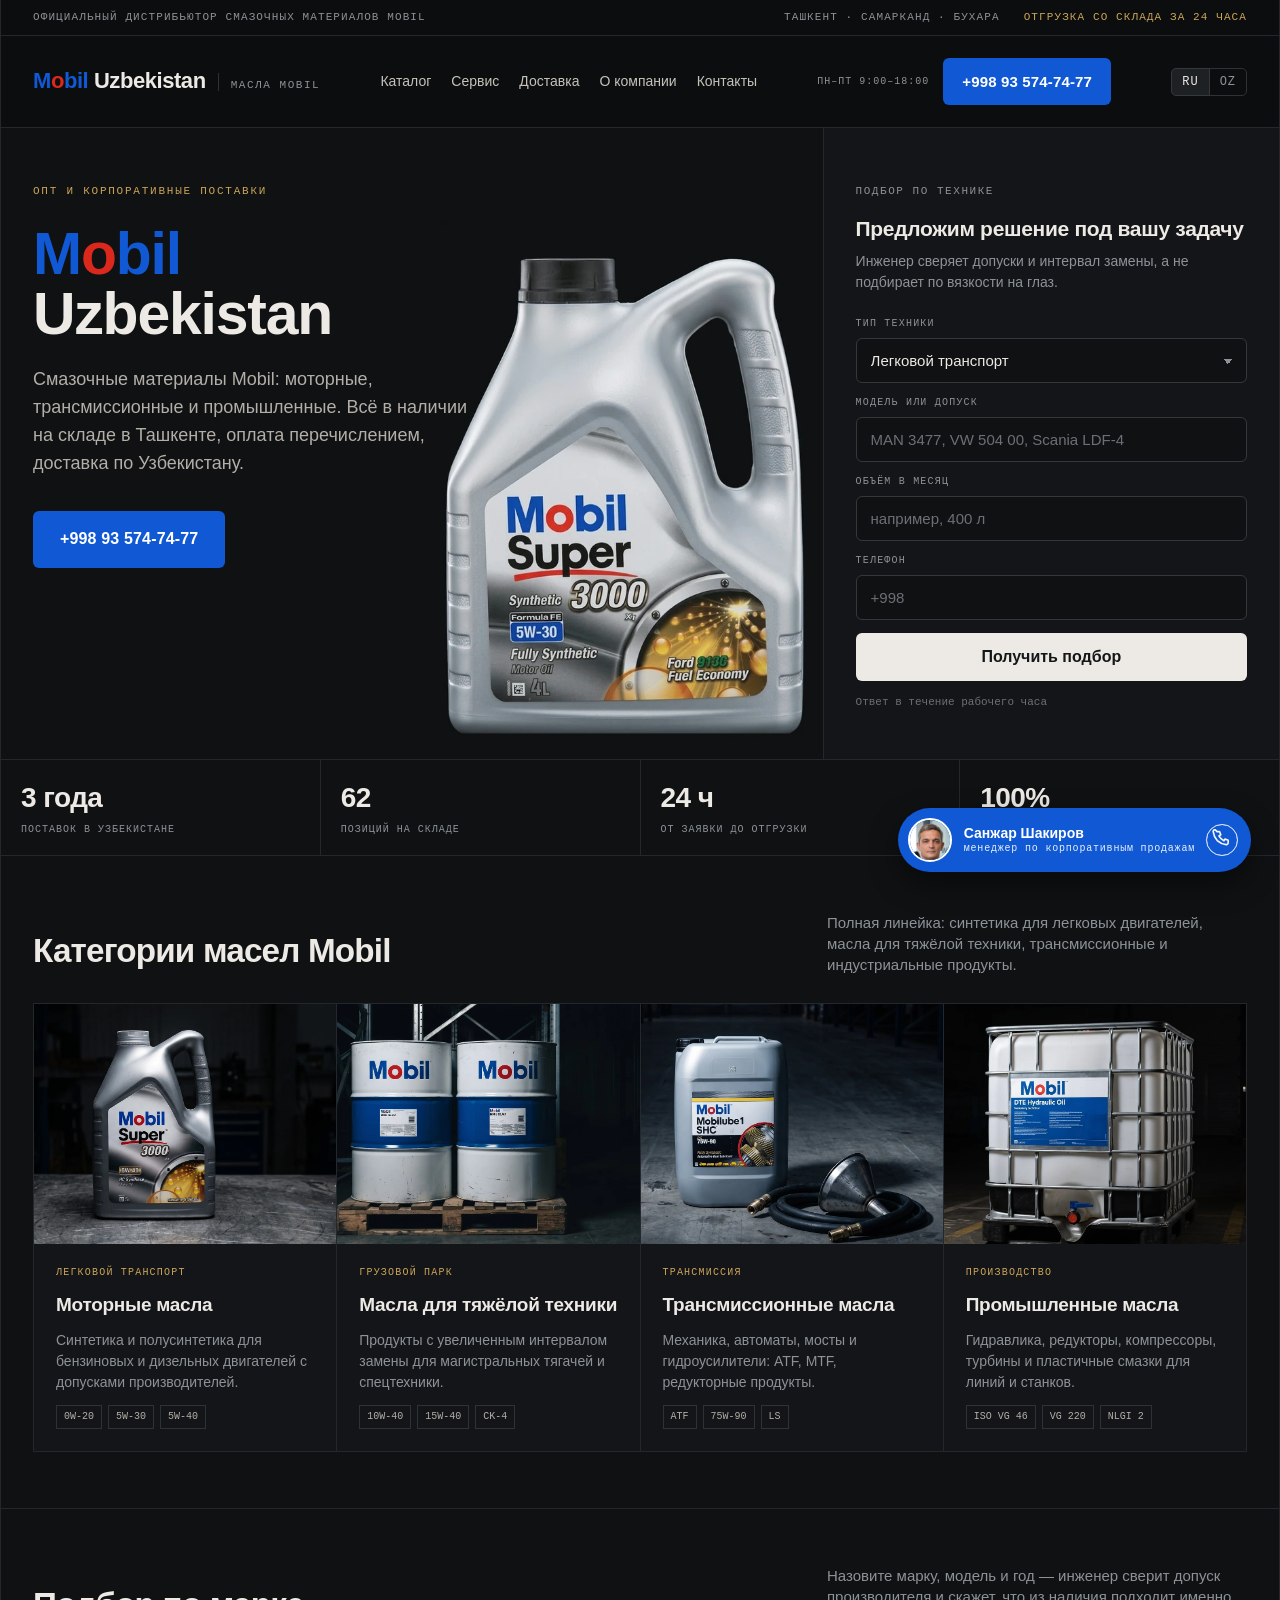
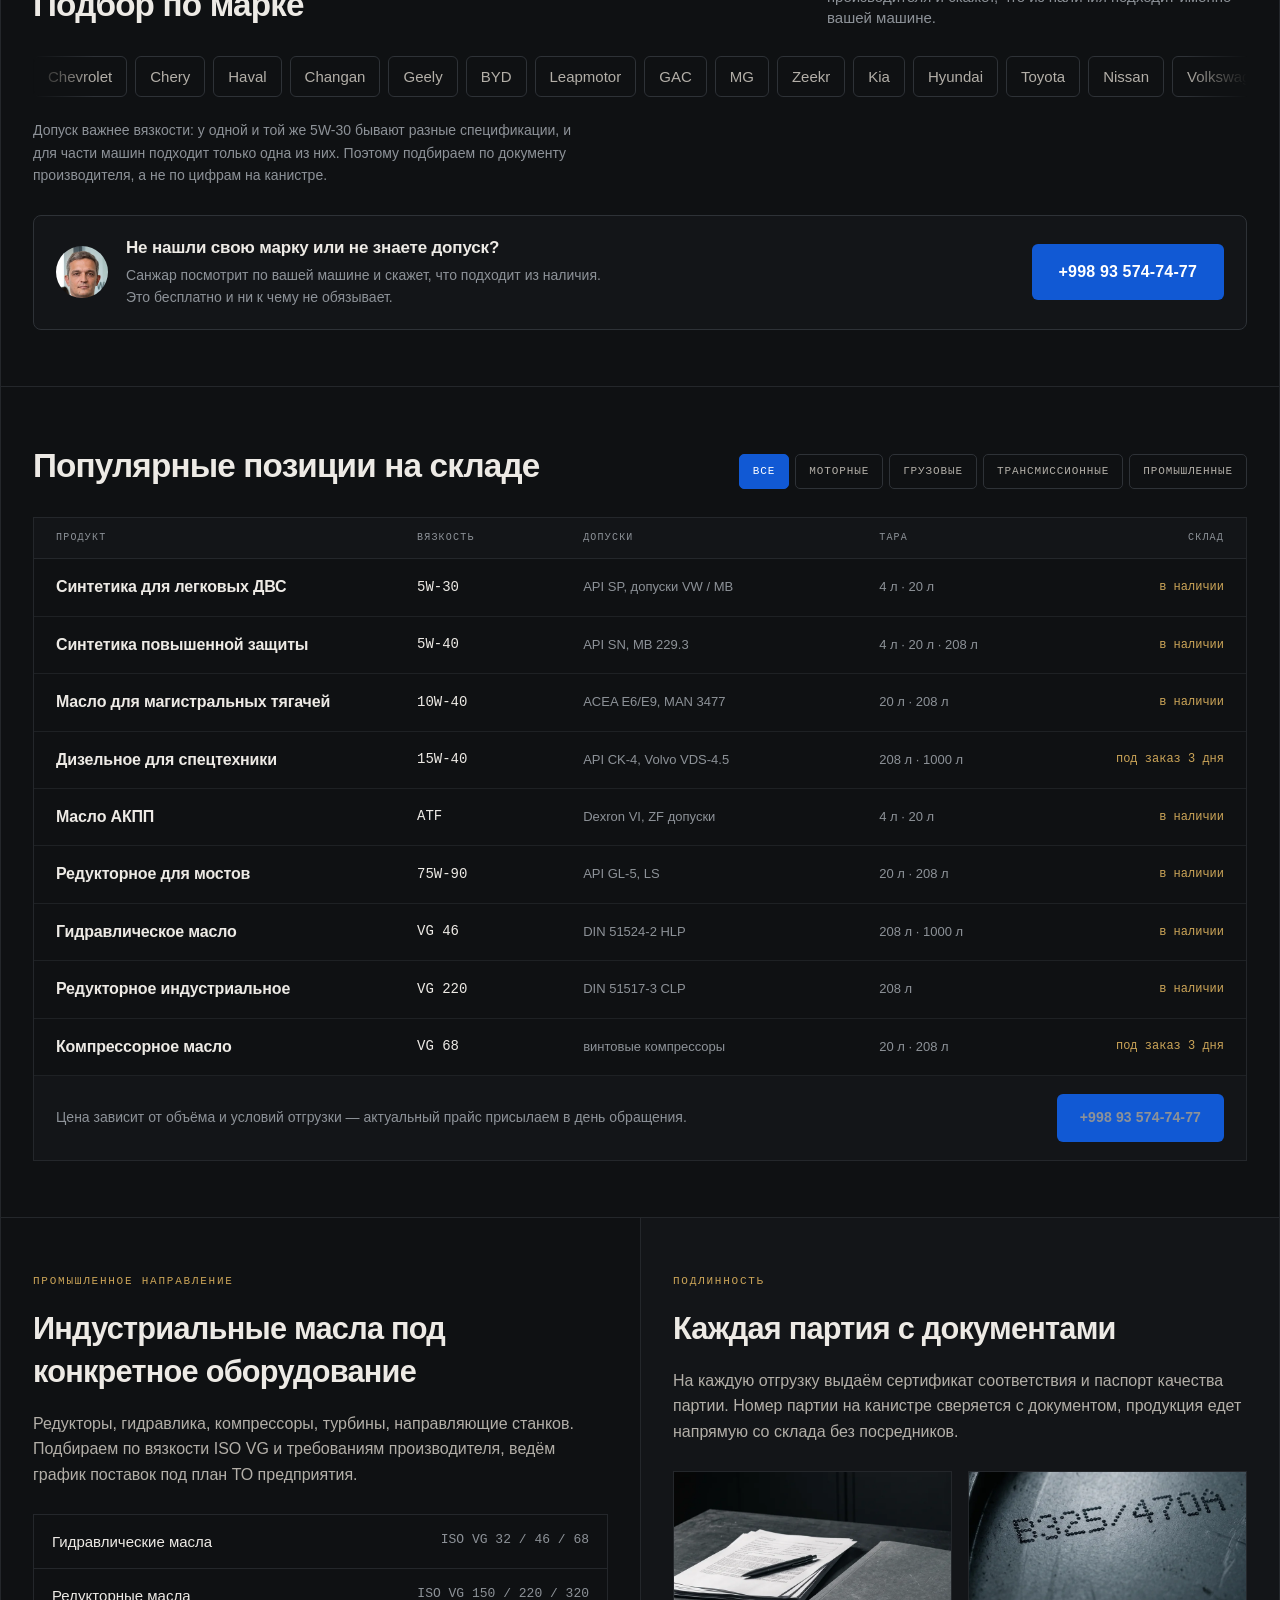
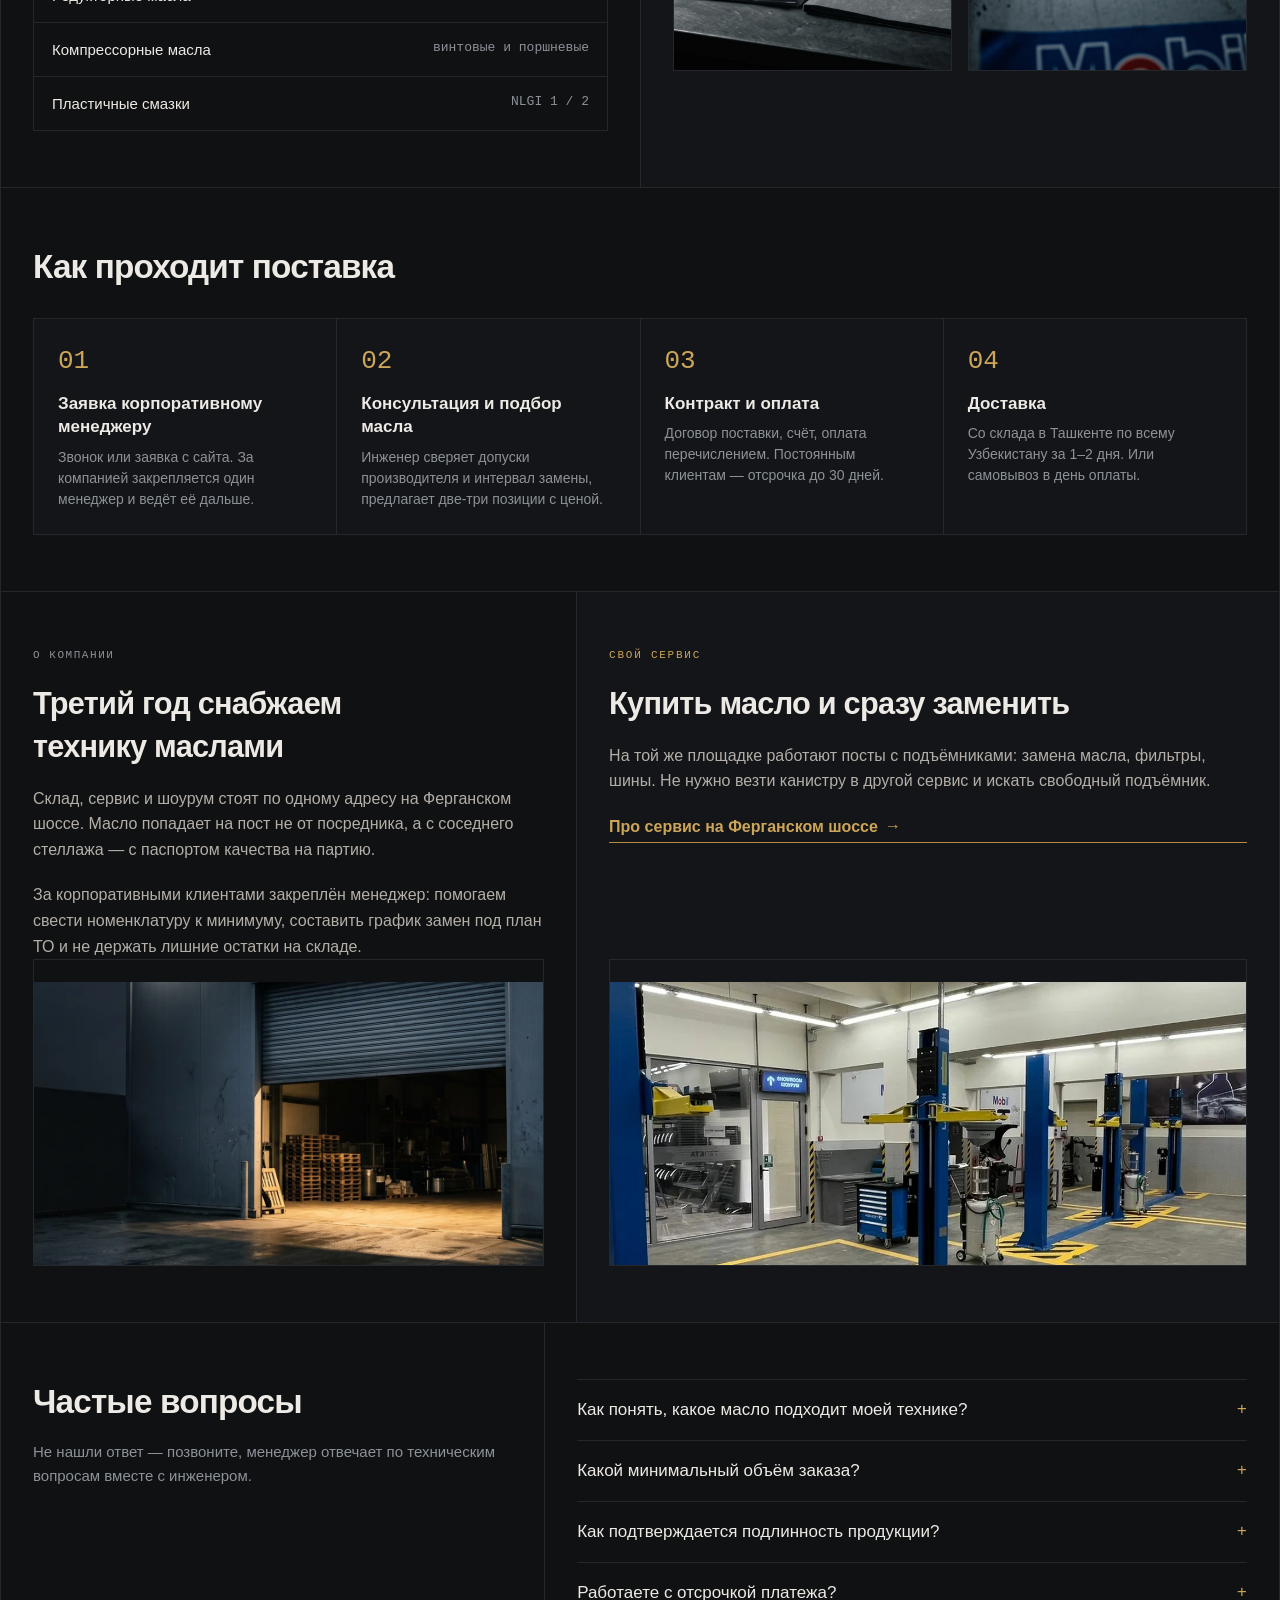
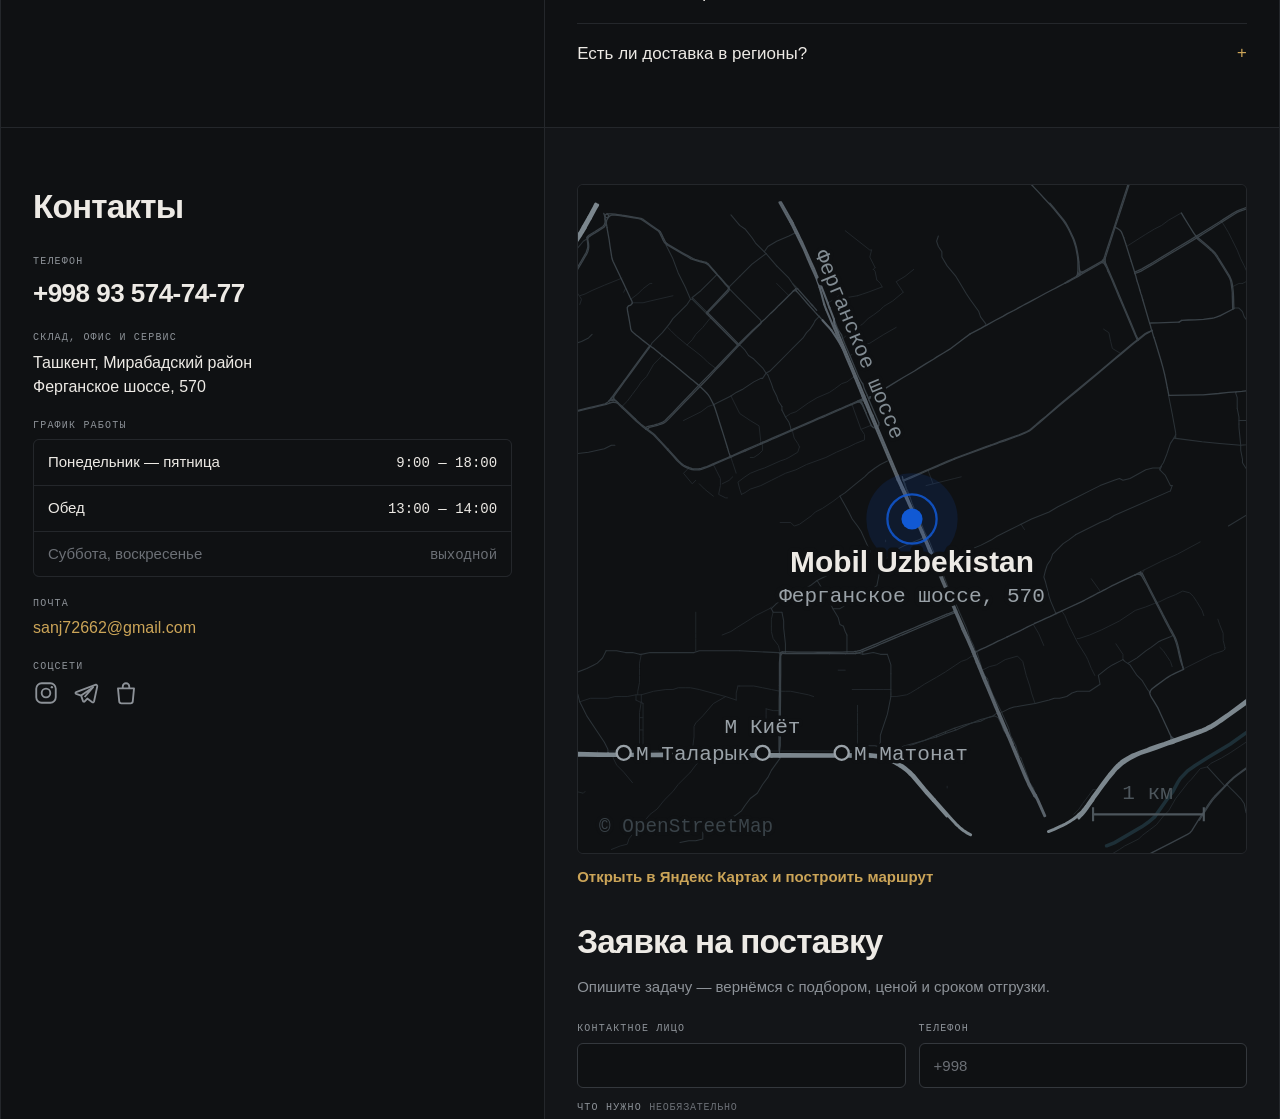
==== commit 9b07e810: "Узбекская версия сайта и переключатель языка Сайт без JavaScript, поэтому вторая версия — это отдель" ====
--- a/index.html
+++ b/index.html
@@ -13,6 +13,9 @@
 <meta name="geo.placename" content="Ташкент">
 <meta name="theme-color" content="#0f1113">
 <link rel="canonical" href="https://mobil-oil.uz/">
+<link rel="alternate" hreflang="ru" href="https://mobil-oil.uz/">
+<link rel="alternate" hreflang="uz" href="https://mobil-oil.uz/uz/">
+<link rel="alternate" hreflang="x-default" href="https://mobil-oil.uz/">
 
 <meta property="og:type" content="website">
 <meta property="og:site_name" content="Mobil Uzbekistan">
@@ -63,6 +66,10 @@
     <div class="hcall">
       <div class="hcall__hours">пн–пт 9:00–18:00</div>
       <a class="btn btn--action btn--tel" href="tel:+998935747477"><span class="tel-num">+998 93 574-74-77</span><span class="tel-word">Позвонить</span></a>
+    </div>
+    <div class="lang">
+      <span aria-current="true">RU</span>
+      <a href="/uz/" hreflang="uz" lang="uz">OZ</a>
     </div>
     <details class="burger">
       <summary aria-label="Меню">☰</summary>
@@ -270,63 +277,63 @@
       <div class="prow thead">
         <div>Продукт</div><div>Вязкость</div><div>Допуски</div><div>Тара</div><div style="text-align:right">Склад</div>
       </div>
-      <div class="prow" data-g="Моторные">
+      <div class="prow" data-g="motor">
         <div class="p-name">Синтетика для легковых ДВС</div>
         <div class="p-visc">5W-30</div>
         <div class="p-spec">API SP, допуски VW / MB</div>
         <div class="p-pack">4 л · 20 л</div>
         <div class="p-stock">в наличии</div>
       </div>
-      <div class="prow" data-g="Моторные">
+      <div class="prow" data-g="motor">
         <div class="p-name">Синтетика повышенной защиты</div>
         <div class="p-visc">5W-40</div>
         <div class="p-spec">API SN, MB 229.3</div>
         <div class="p-pack">4 л · 20 л · 208 л</div>
         <div class="p-stock">в наличии</div>
       </div>
-      <div class="prow" data-g="Грузовые">
+      <div class="prow" data-g="truck">
         <div class="p-name">Масло для магистральных тягачей</div>
         <div class="p-visc">10W-40</div>
         <div class="p-spec">ACEA E6/E9, MAN 3477</div>
         <div class="p-pack">20 л · 208 л</div>
         <div class="p-stock">в наличии</div>
       </div>
-      <div class="prow" data-g="Грузовые">
+      <div class="prow" data-g="truck">
         <div class="p-name">Дизельное для спецтехники</div>
         <div class="p-visc">15W-40</div>
         <div class="p-spec">API CK-4, Volvo VDS-4.5</div>
         <div class="p-pack">208 л · 1000 л</div>
         <div class="p-stock">под заказ 3 дня</div>
       </div>
-      <div class="prow" data-g="Трансмиссионные">
+      <div class="prow" data-g="trans">
         <div class="p-name">Масло АКПП</div>
         <div class="p-visc">ATF</div>
         <div class="p-spec">Dexron VI, ZF допуски</div>
         <div class="p-pack">4 л · 20 л</div>
         <div class="p-stock">в наличии</div>
       </div>
-      <div class="prow" data-g="Трансмиссионные">
+      <div class="prow" data-g="trans">
         <div class="p-name">Редукторное для мостов</div>
         <div class="p-visc">75W-90</div>
         <div class="p-spec">API GL-5, LS</div>
         <div class="p-pack">20 л · 208 л</div>
         <div class="p-stock">в наличии</div>
       </div>
-      <div class="prow" data-g="Промышленные">
+      <div class="prow" data-g="indus">
         <div class="p-name">Гидравлическое масло</div>
         <div class="p-visc">VG 46</div>
         <div class="p-spec">DIN 51524-2 HLP</div>
         <div class="p-pack">208 л · 1000 л</div>
         <div class="p-stock">в наличии</div>
       </div>
-      <div class="prow" data-g="Промышленные">
+      <div class="prow" data-g="indus">
         <div class="p-name">Редукторное индустриальное</div>
         <div class="p-visc">VG 220</div>
         <div class="p-spec">DIN 51517-3 CLP</div>
         <div class="p-pack">208 л</div>
         <div class="p-stock">в наличии</div>
       </div>
-      <div class="prow" data-g="Промышленные">
+      <div class="prow" data-g="indus">
         <div class="p-name">Компрессорное масло</div>
         <div class="p-visc">VG 68</div>
         <div class="p-spec">винтовые компрессоры</div>
--- a/style.css
+++ b/style.css
@@ -165,6 +165,20 @@
 .hcall__hours{font-family:var(--mono);font-size:10px;letter-spacing:.1em;text-transform:uppercase;color:var(--dim);white-space:nowrap}
 .hcall .btn{font-size:15px;padding:12px 18px}
 
+/* переключатель языка: две сцепленные кнопки, активная залита */
+.lang{
+  display:flex;flex-shrink:0;
+  font-family:var(--mono);font-size:12px;letter-spacing:.08em;
+}
+.lang > *{
+  padding:7px 10px;border:1px solid var(--line-strong);color:var(--dim);
+  line-height:1;transition:color .15s,border-color .15s,background-color .15s;
+}
+.lang > :first-child{border-radius:5px 0 0 5px}
+.lang > :last-child{border-radius:0 5px 5px 0;margin-left:-1px}
+.lang a:hover{color:var(--text);border-color:var(--field)}
+.lang [aria-current]{color:var(--text);background:var(--line-soft);border-color:var(--field);position:relative}
+
 .burger{display:none}
 
 /* ============ первый экран ============ */
@@ -252,10 +266,11 @@
 .tfoot .btn{flex:none;padding:13px 22px;font-size:15px}
 
 /* фильтр без единой строчки JS: радиокнопка + :has() */
-.catalog:has(#f-motor:checked)  .prow[data-g]:not([data-g="Моторные"]),
-.catalog:has(#f-truck:checked)  .prow[data-g]:not([data-g="Грузовые"]),
-.catalog:has(#f-trans:checked)  .prow[data-g]:not([data-g="Трансмиссионные"]),
-.catalog:has(#f-indus:checked)  .prow[data-g]:not([data-g="Промышленные"]){display:none}
+/* значения нейтральные, а не русские: та же разметка работает на обеих языковых версиях */
+.catalog:has(#f-motor:checked)  .prow[data-g]:not([data-g="motor"]),
+.catalog:has(#f-truck:checked)  .prow[data-g]:not([data-g="truck"]),
+.catalog:has(#f-trans:checked)  .prow[data-g]:not([data-g="trans"]),
+.catalog:has(#f-indus:checked)  .prow[data-g]:not([data-g="indus"]){display:none}
 
 /* ============ промышленные и подлинность ============ */
 .row2{background:var(--bg);padding:16px 18px;display:flex;justify-content:space-between;gap:16px;font-size:15px}
@@ -404,7 +419,10 @@
   .header{padding:14px var(--pad);background:var(--deep)}
   .brand__bar,.brand__sub,.hcall{display:none}
   .brand__name{font-size:16px}
-  .burger{margin-left:auto}
+  /* телефон прячем, а язык оставляем — иначе переключиться неоткуда */
+  .lang{margin-left:auto}
+  .lang > *{padding:6px 9px;font-size:11px}
+  .burger{margin-left:6px}
 
   .hero__main{padding:28px var(--pad) 24px}
   .hero .h1{margin:14px 0}
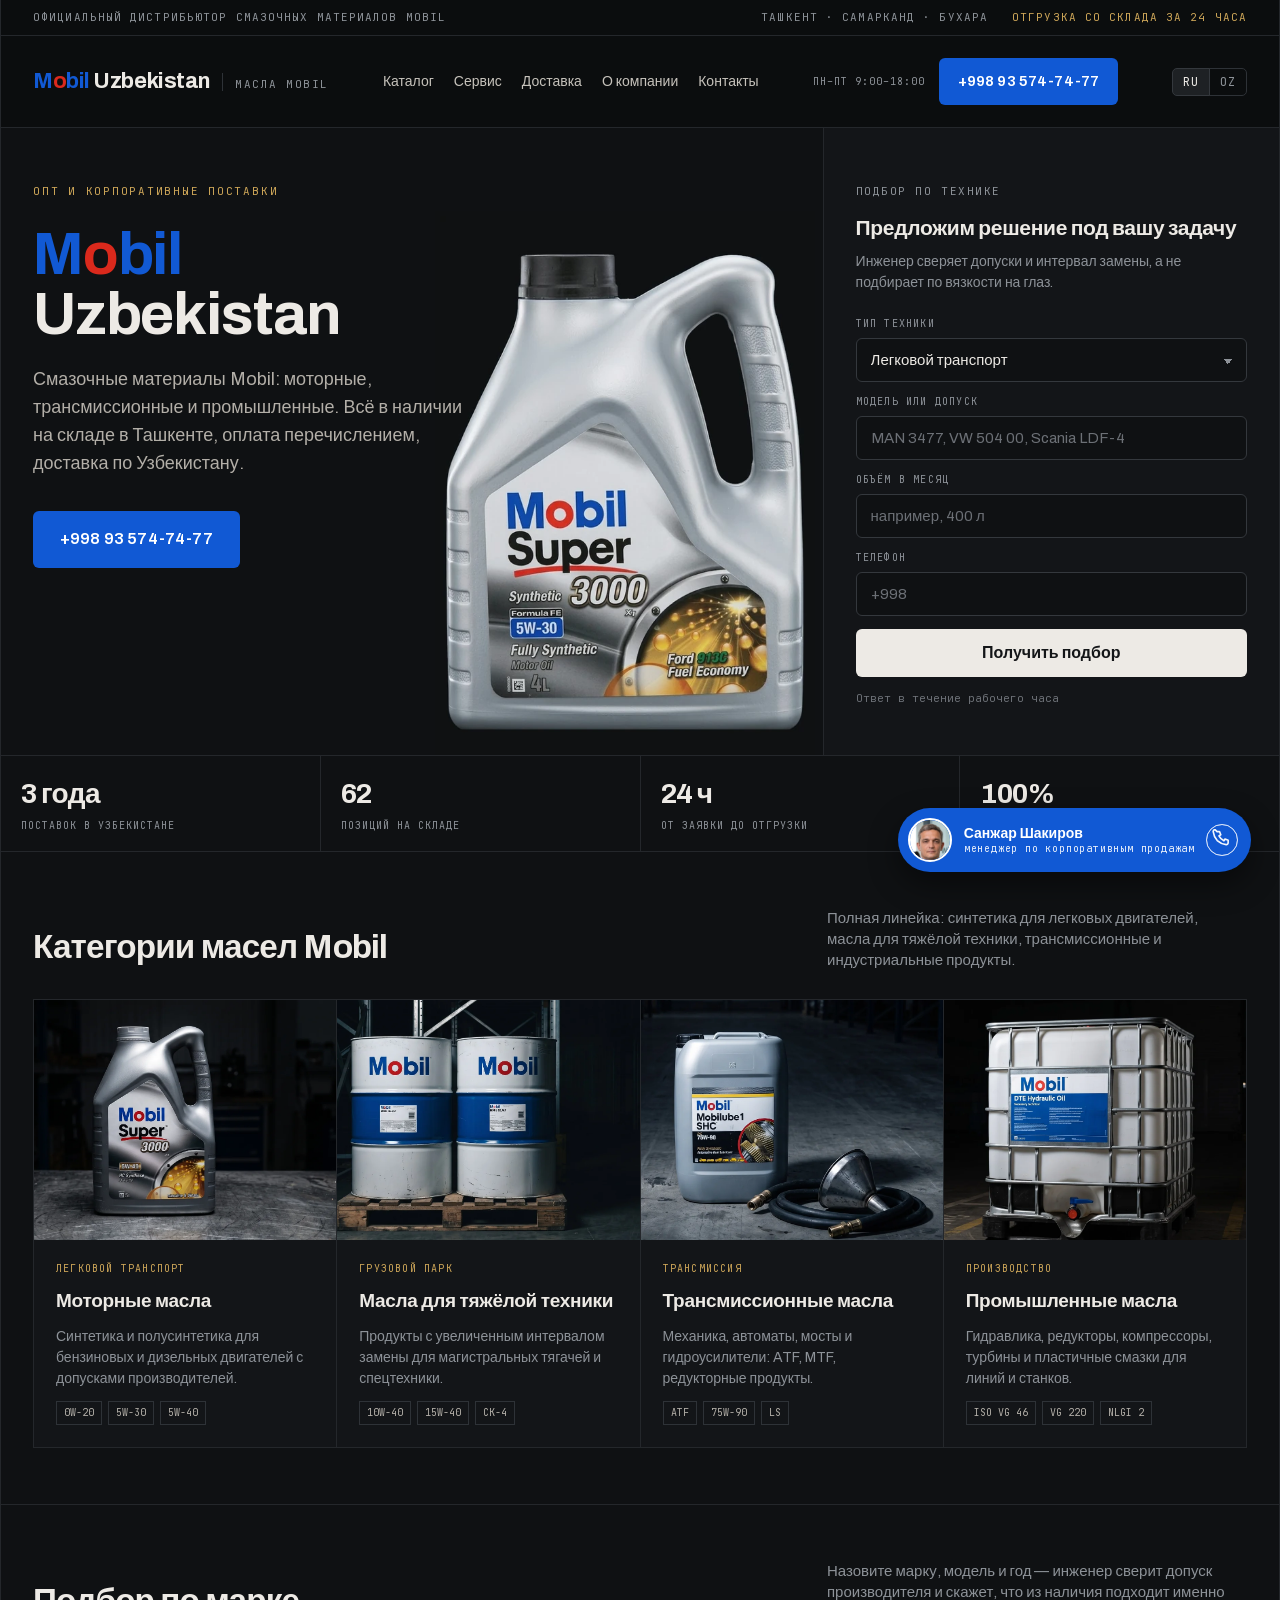
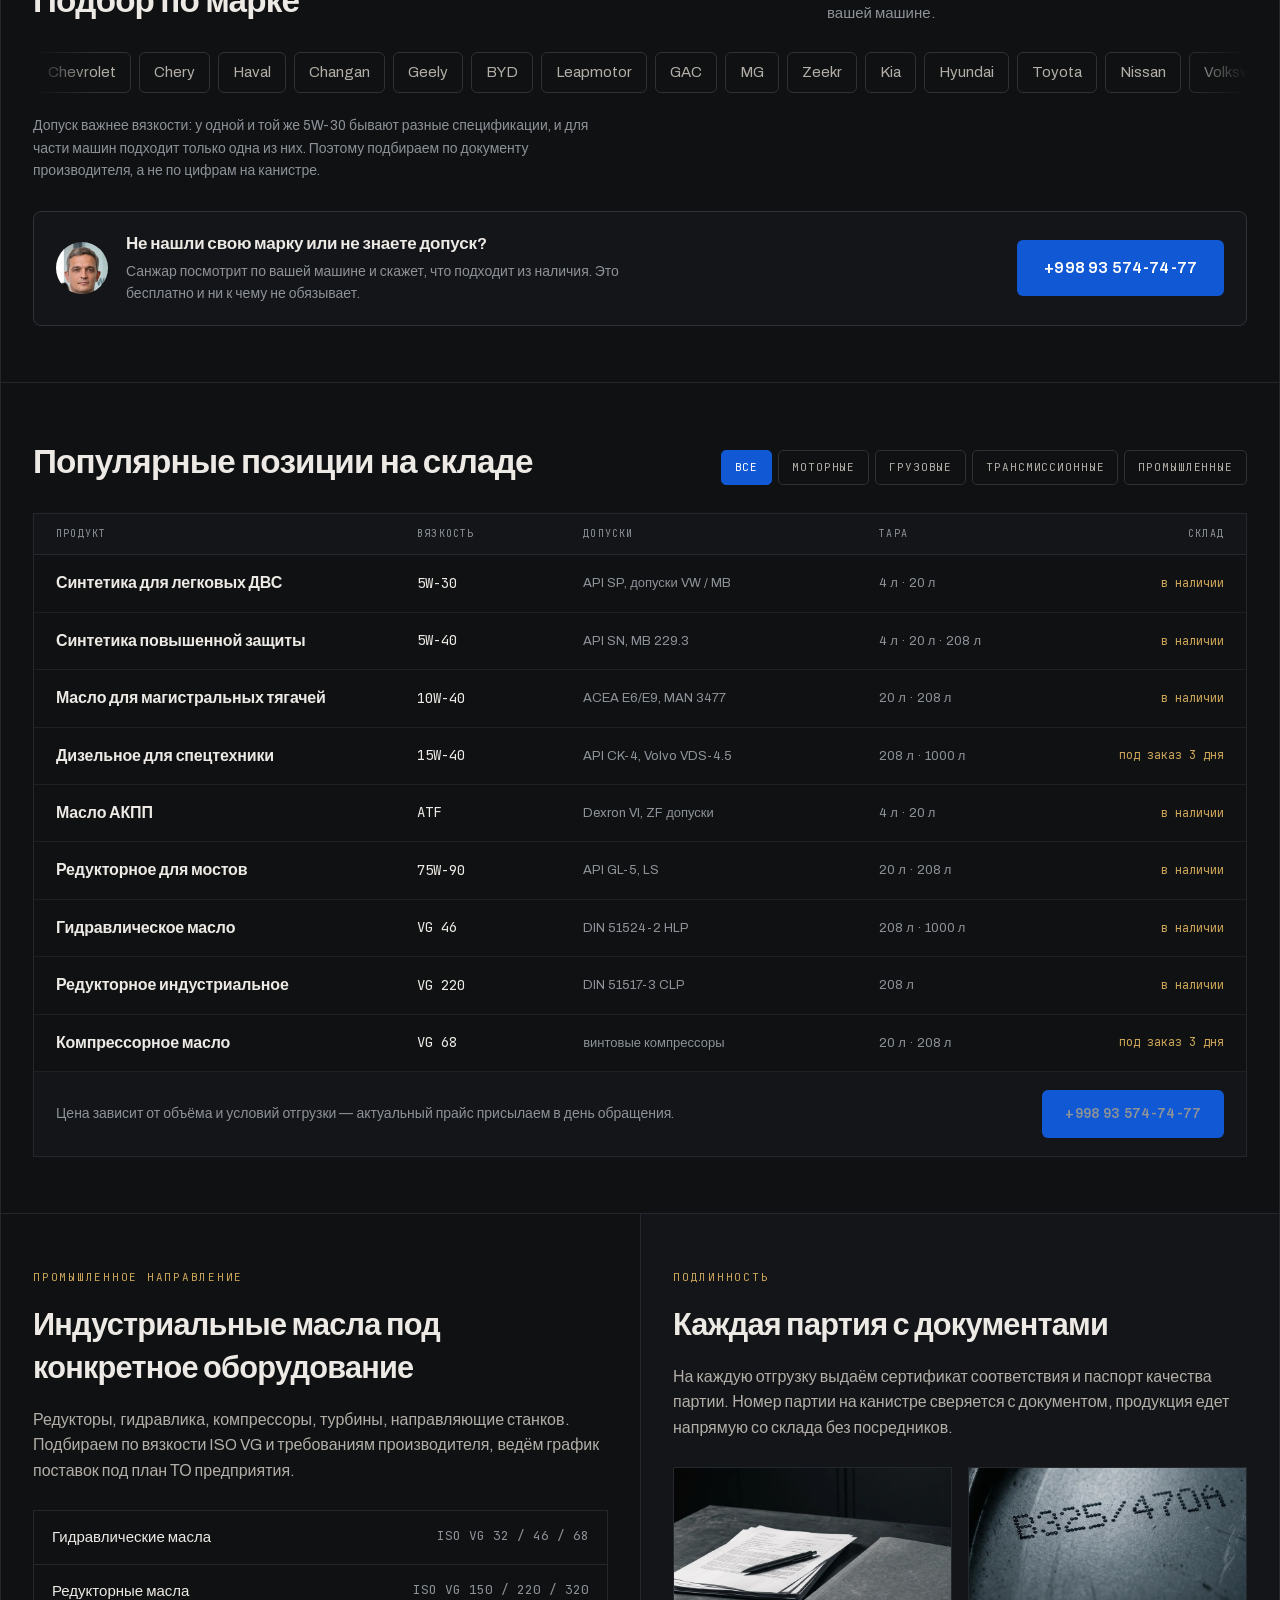
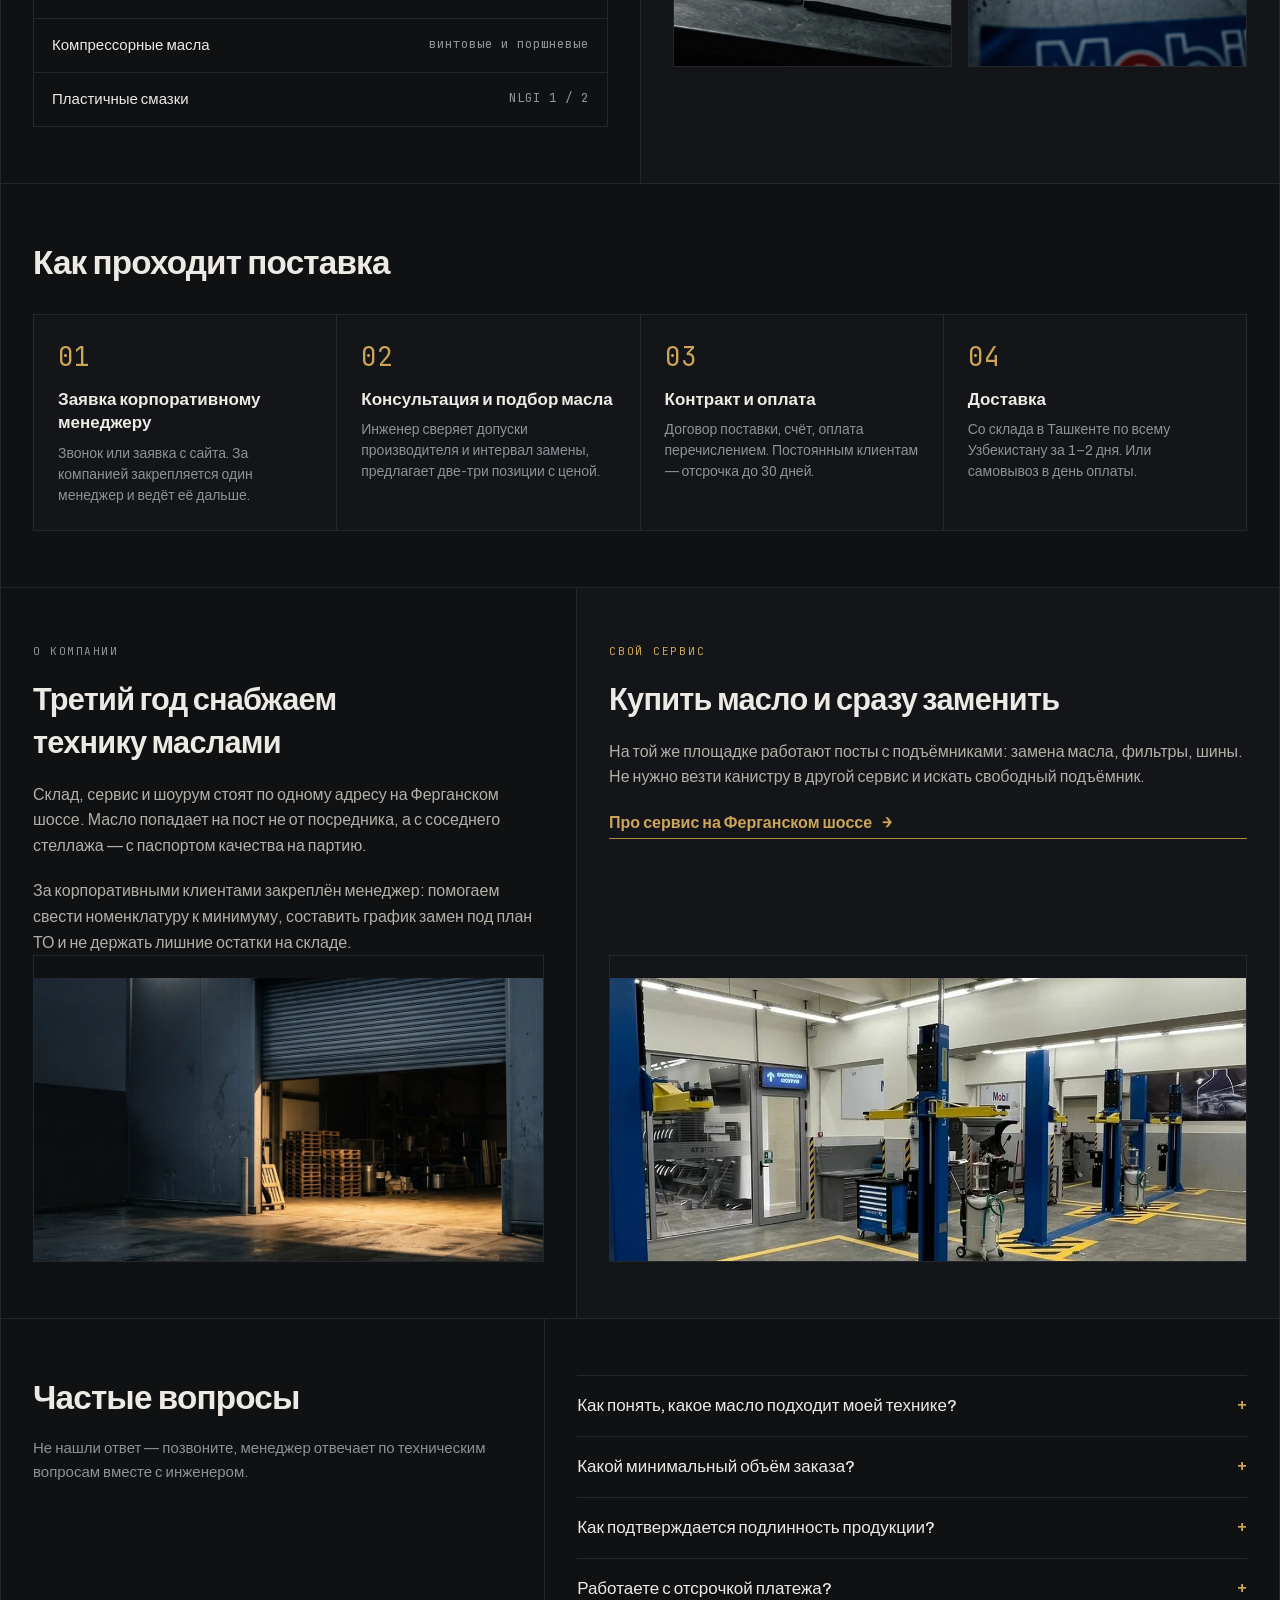
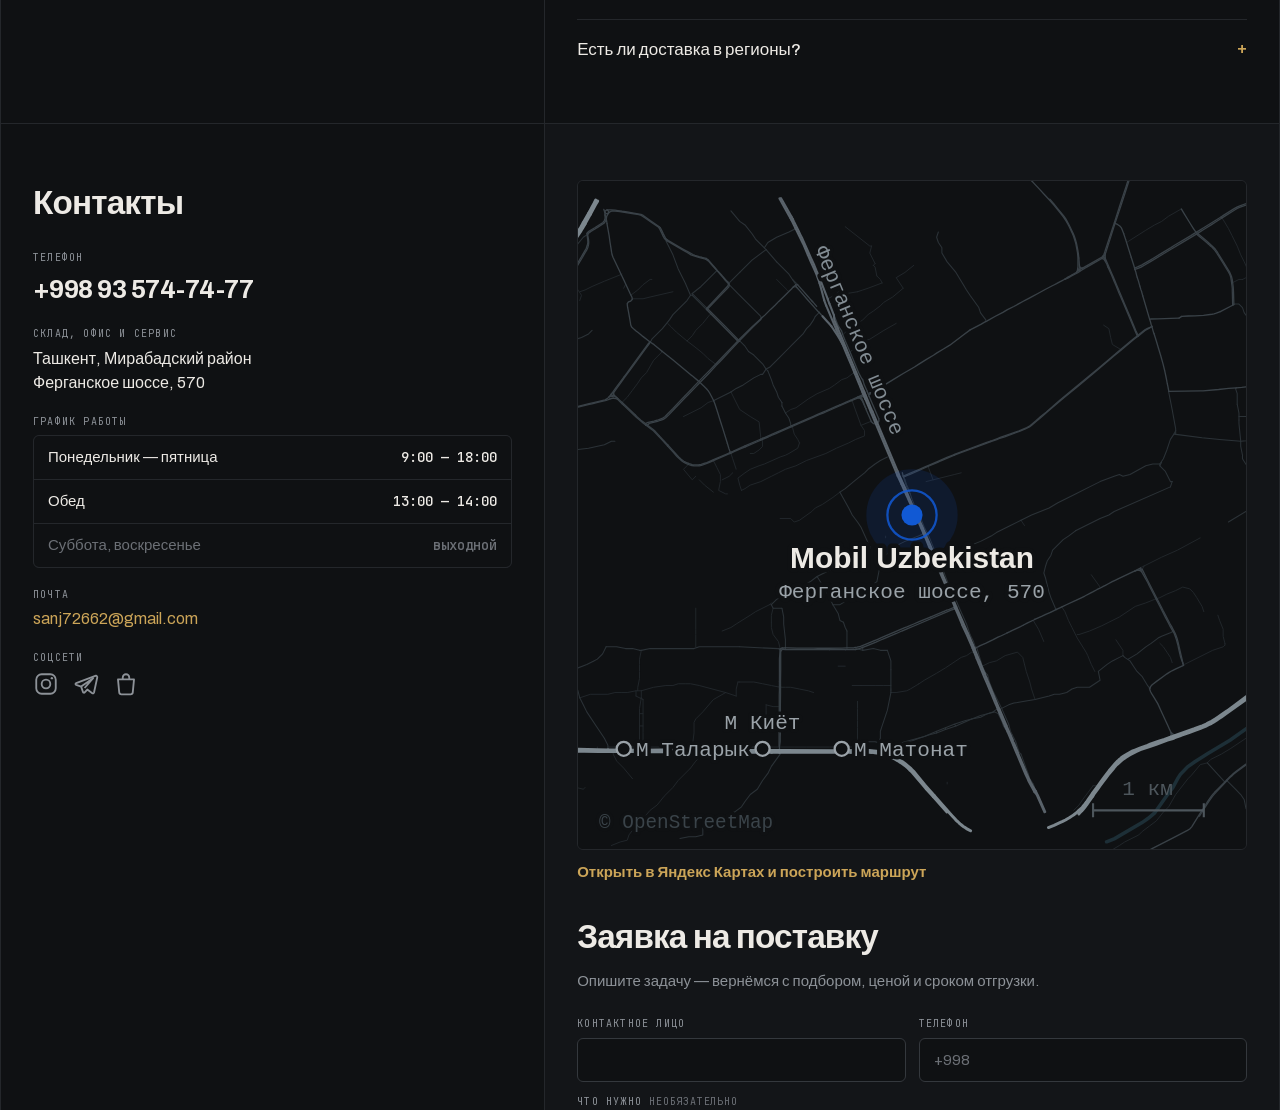
==== commit b1f77cc1: "Свои шрифты вместо Google Fonts С критического пути ушли два чужих домена — на каждый браузер тратил" ====
--- a/index.html
+++ b/index.html
@@ -3,7 +3,7 @@
 <head>
 <meta charset="utf-8">
 <meta name="viewport" content="width=device-width, initial-scale=1">
-<meta http-equiv="Content-Security-Policy" content="default-src 'self'; script-src 'self'; style-src 'self' 'unsafe-inline' https://fonts.googleapis.com; font-src https://fonts.gstatic.com; img-src 'self' data:; form-action 'self' https://*.workers.dev; base-uri 'self'; object-src 'none'; upgrade-insecure-requests">
+<meta http-equiv="Content-Security-Policy" content="default-src 'self'; script-src 'self'; style-src 'self' 'unsafe-inline'; font-src 'self'; img-src 'self' data:; form-action 'self' https://*.workers.dev; base-uri 'self'; object-src 'none'; upgrade-insecure-requests">
 <title>Масла Mobil в Ташкенте — оптом и в розницу | Mobil Uzbekistan</title>
 <meta name="description" content="Смазочные материалы Mobil в Ташкенте: моторные, трансмиссионные и промышленные масла со склада на Ферганском шоссе. Подбор по допуску, доставка по Узбекистану, свой сервис.">
 <meta name="robots" content="index,follow,max-image-preview:large,max-snippet:-1">
@@ -31,9 +31,7 @@
 
 <link rel="icon" href="data:image/svg+xml,%3Csvg xmlns='http://www.w3.org/2000/svg' viewBox='0 0 32 32'%3E%3Crect width='32' height='32' fill='%231159d4'/%3E%3Ctext x='16' y='22' font-family='Helvetica,Arial,sans-serif' font-size='15' font-weight='700' letter-spacing='-0.5' text-anchor='middle' fill='%23ffffff'%3EMU%3C/text%3E%3C/svg%3E">
 
-<link rel="preconnect" href="https://fonts.googleapis.com">
-<link rel="preconnect" href="https://fonts.gstatic.com" crossorigin>
-<link href="https://fonts.googleapis.com/css2?family=Archivo:wght@400;500;600;700&family=JetBrains+Mono:wght@400;500&display=swap" rel="stylesheet">
+<link rel="preload" as="font" type="font/woff2" href="/fonts/archivo.woff2" crossorigin>
 
 <link rel="stylesheet" href="style.css">
 <link rel="preload" as="image" href="img/hero-canister.webp" fetchpriority="high">
--- a/style.css
+++ b/style.css
@@ -1,3 +1,24 @@
+/* ============ шрифты ============
+   Свои файлы вместо Google Fonts: это убирает два чужих домена
+   с критического пути (DNS + TLS на каждый) и блокирующий CSS.
+   Оба шрифта переменные и урезаны до символов, которые есть на сайте.
+   Archivo кириллицы не содержит вовсе — русский текст всегда шёл
+   системным Helvetica/Arial, поэтому в его файле только латиница. */
+@font-face{
+  font-family:Archivo;
+  src:url(/fonts/archivo.woff2) format('woff2');
+  font-weight:400 700;
+  font-style:normal;
+  font-display:swap;
+}
+@font-face{
+  font-family:'JetBrains Mono';
+  src:url(/fonts/mono.woff2) format('woff2');
+  font-weight:400 500;
+  font-style:normal;
+  font-display:swap;
+}
+
 /* ============ токены ============ */
 :root{
   /* поверхности: от самой тёмной к светлой */
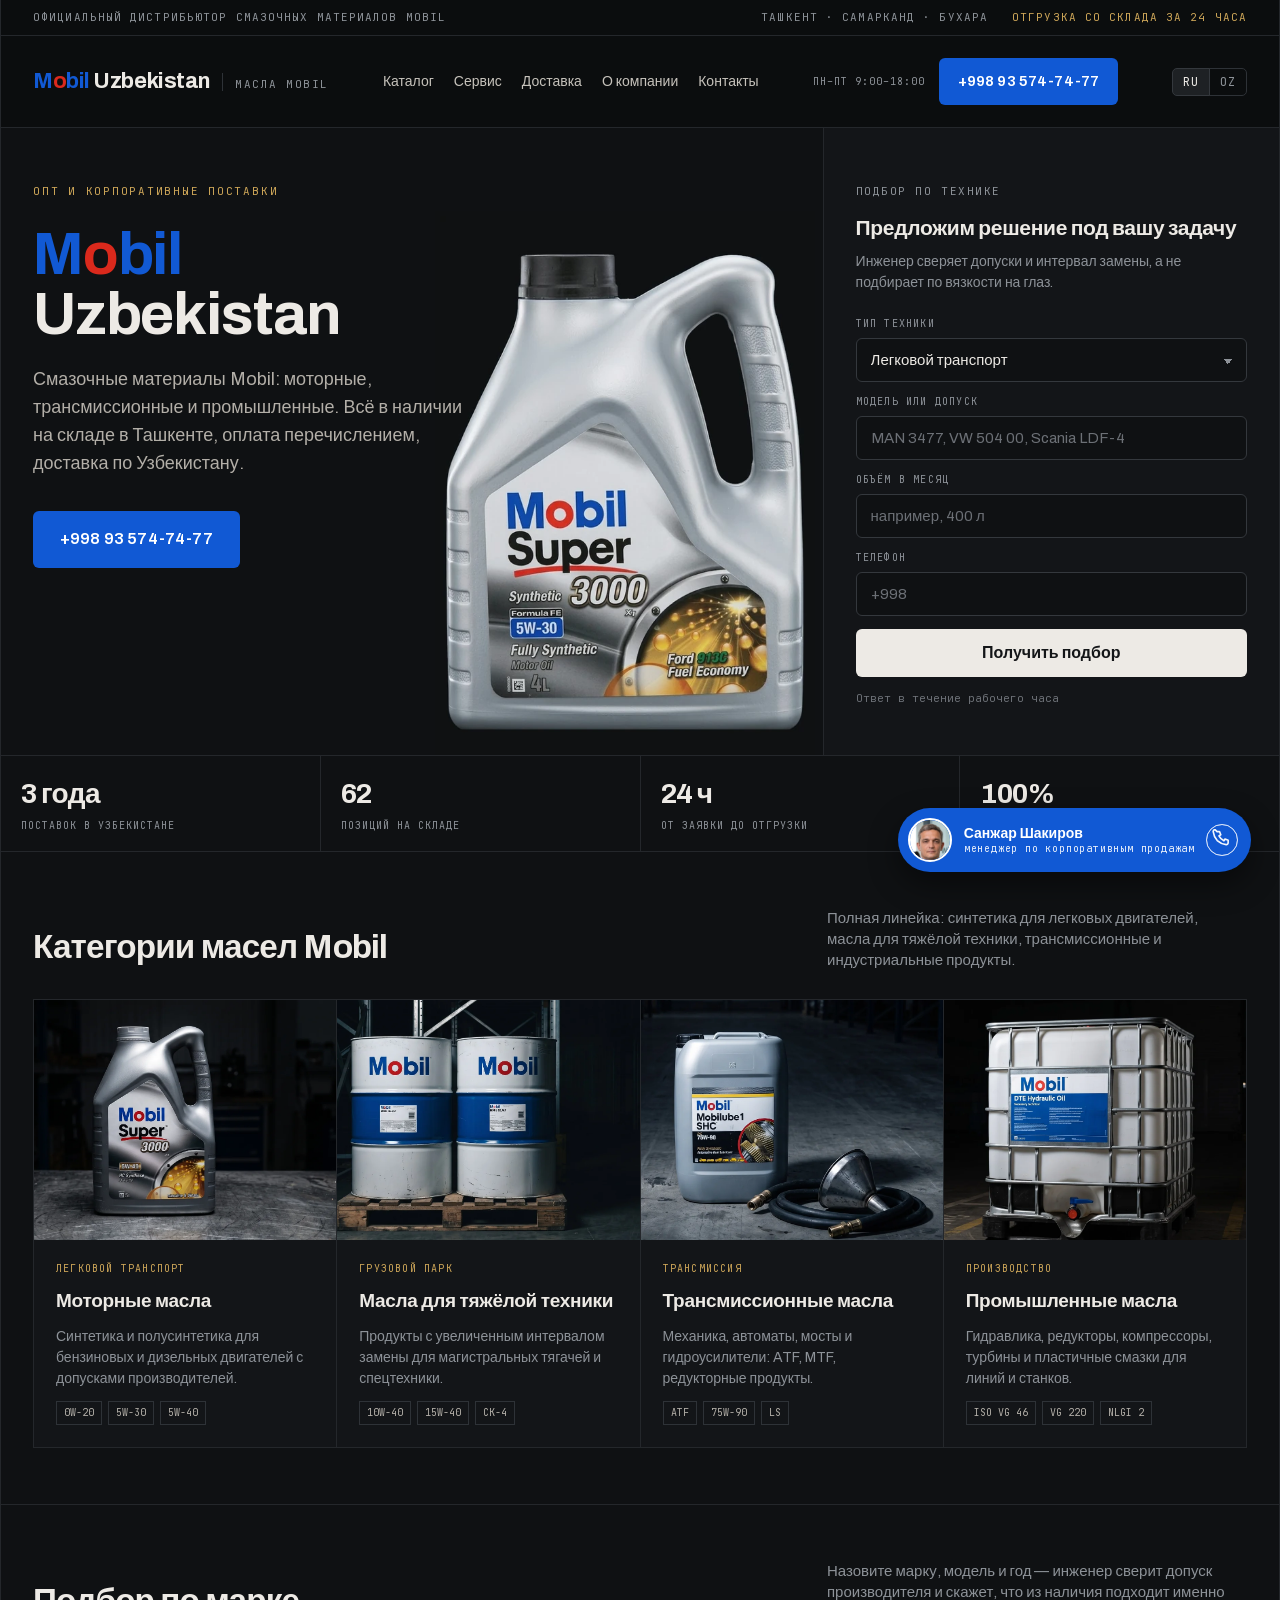
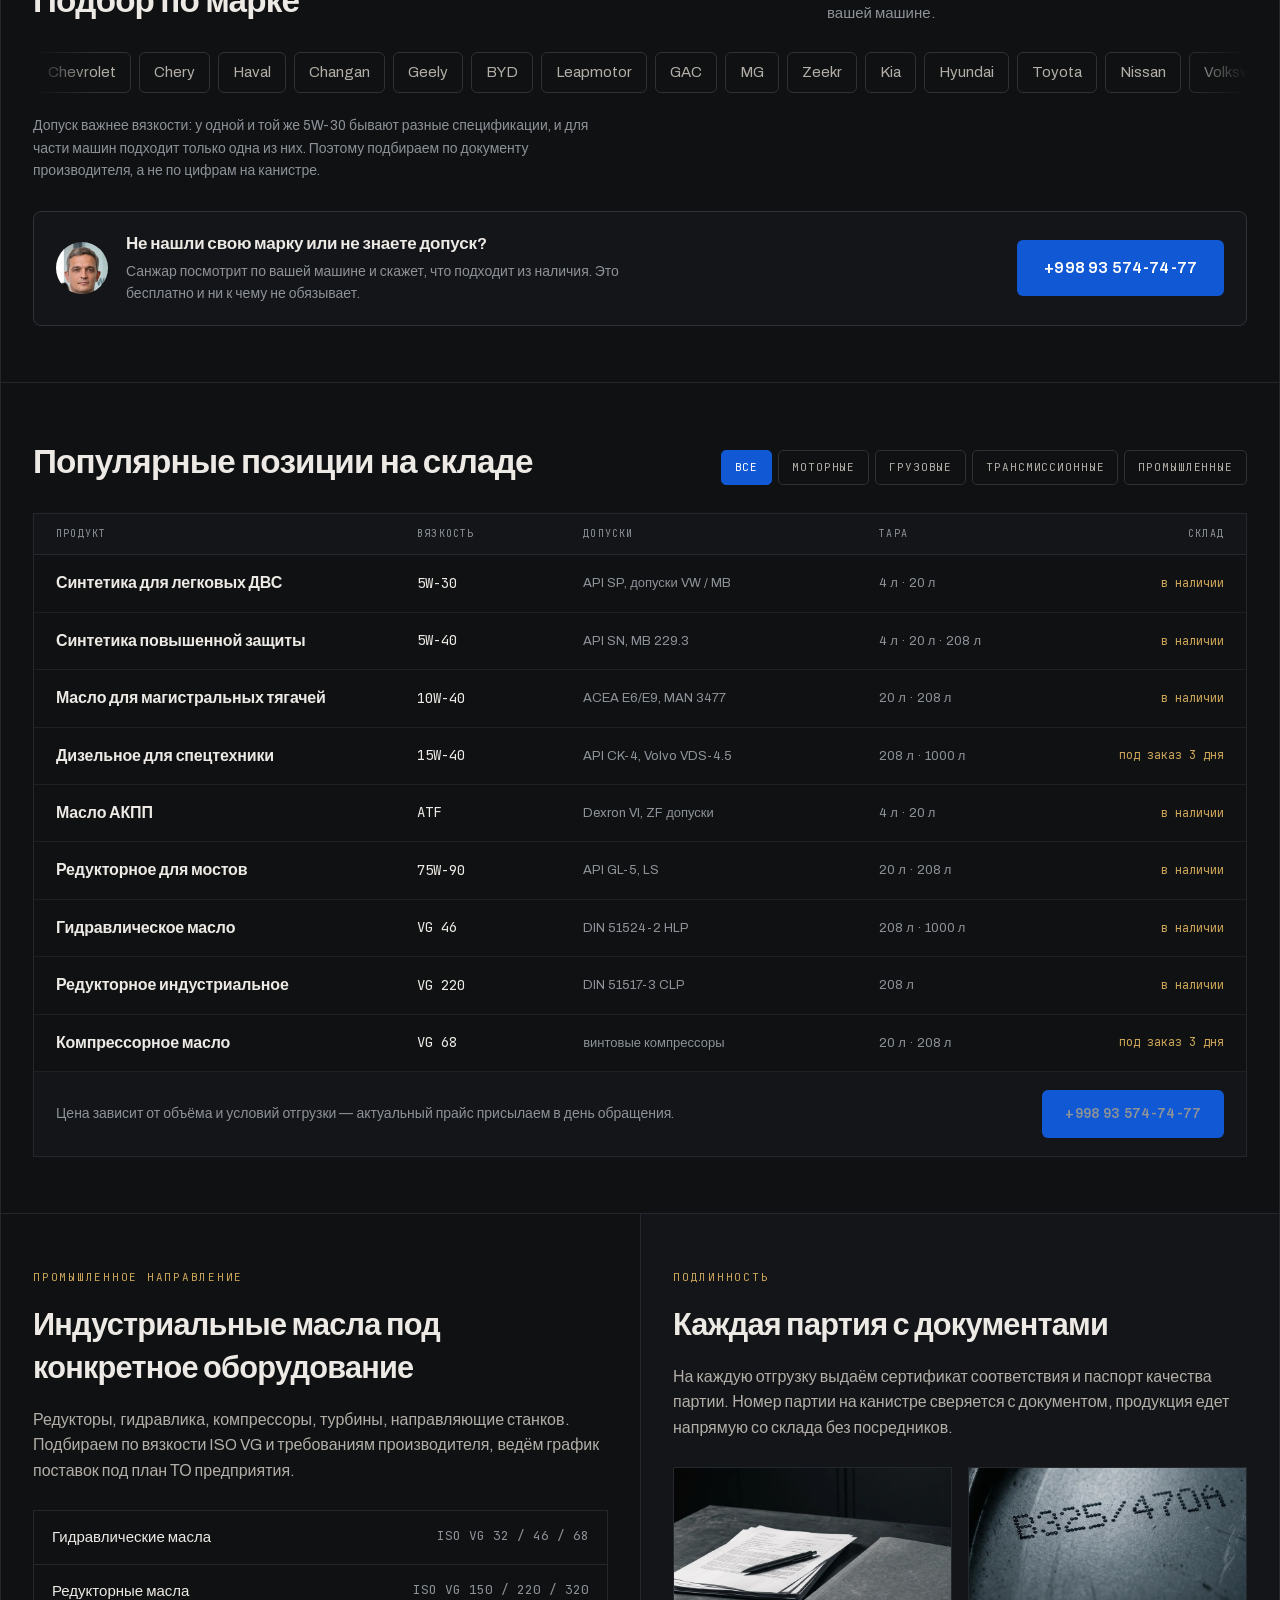
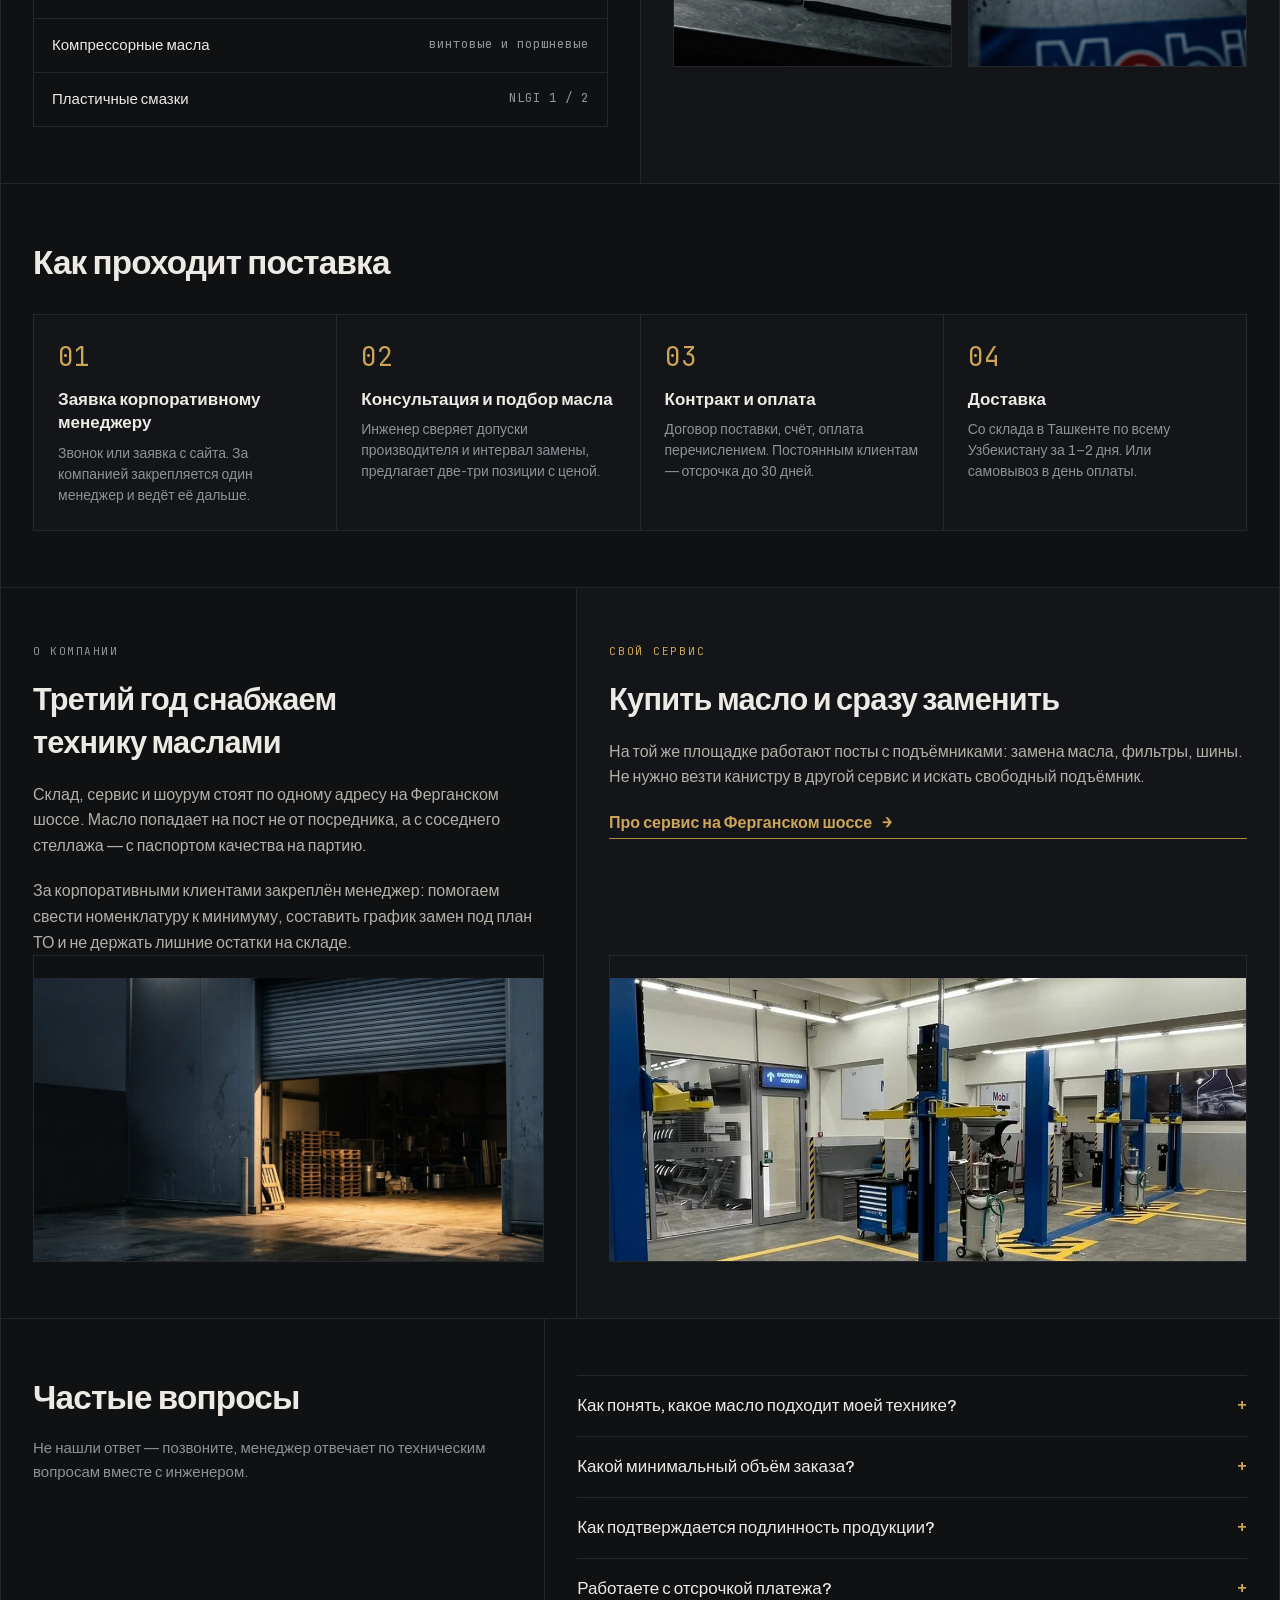
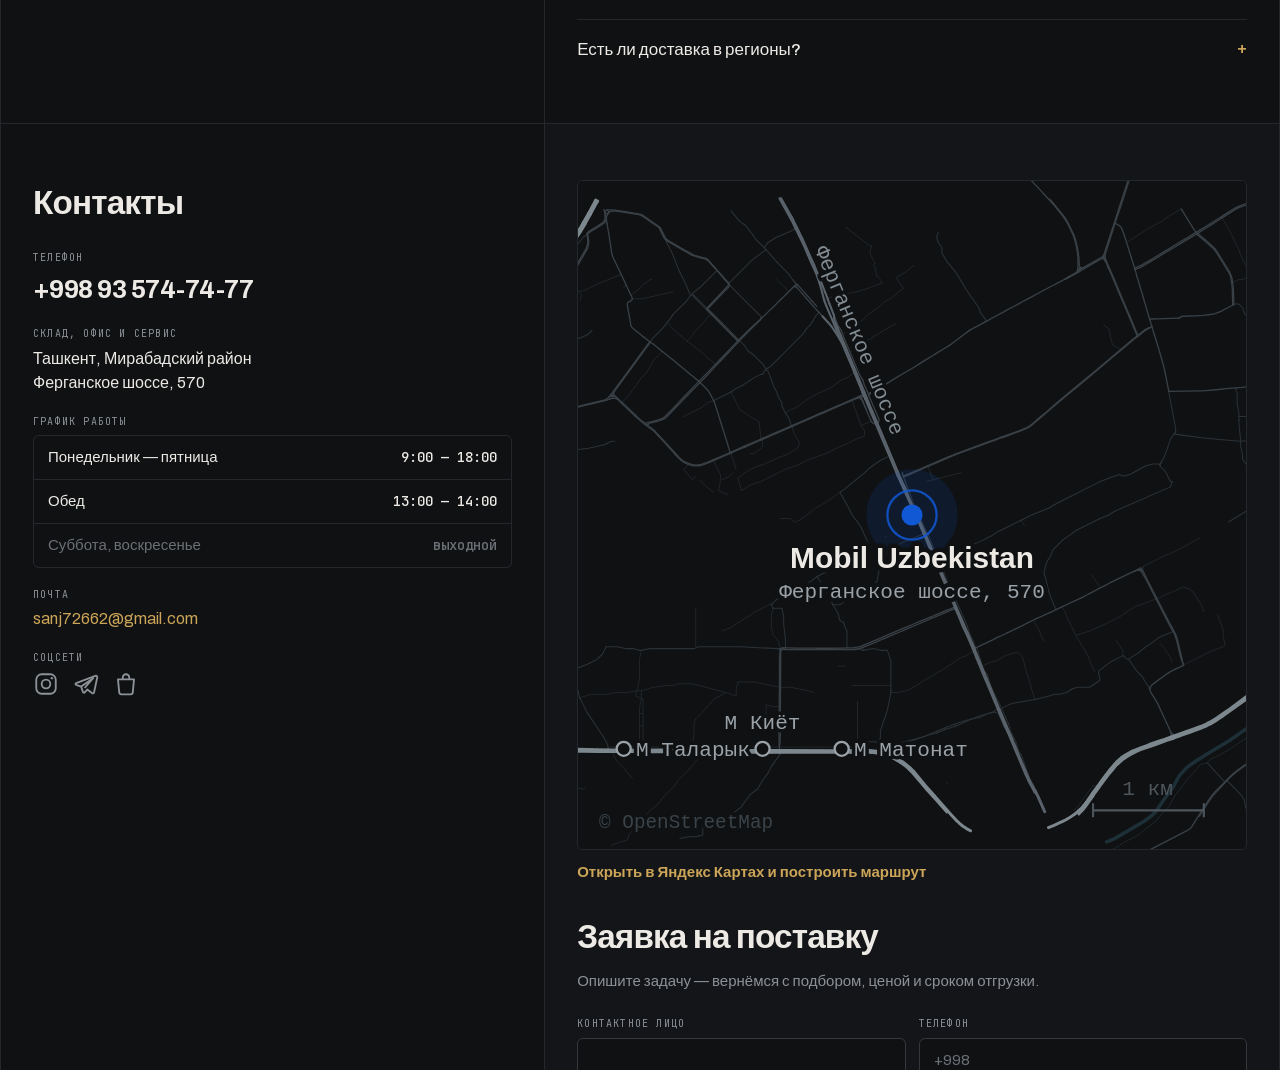
==== commit b9cb4f06: "Подвал и нижняя панель: правки текста В нижней панели на телефоне было просто «менеджер» — стало «ко" ====
--- a/index.html
+++ b/index.html
@@ -346,7 +346,7 @@
   </section>
 
   <!-- промышленное направление и подлинность -->
-  <section class="split" id="industrial" style="grid-template-columns:1fr 1fr">
+  <section class="split split--half" id="industrial">
     <div class="sec" style="border-bottom:0">
       <div class="kicker kicker--gold">Промышленное направление</div>
       <h2 class="h3" style="margin:18px 0">Индустриальные масла под конкретное оборудование</h2>
@@ -542,7 +542,7 @@
       <a href="https://t.me/Sanjar57002" rel="noopener" aria-label="Телеграм — написать Санжару"><svg viewBox="0 0 24 24" fill="none" stroke="currentColor" stroke-width="1.7" stroke-linejoin="round" aria-hidden="true"><path d="M21.2 4.3 2.9 11.2c-.8.3-.8 1.4 0 1.7l4.6 1.5 1.7 5c.2.7 1.1.9 1.6.3l2.4-2.6 4.6 3.4c.6.4 1.4.1 1.6-.6l3-14c.2-.8-.6-1.5-1.2-1.6z"/><path d="M7.5 14.4 18.6 6.6l-7.9 9.1"/></svg></a>
       <a href="https://uzum.uz/ru/shop/tmca" rel="noopener" aria-label="Магазин на Uzum Market"><svg viewBox="0 0 24 24" fill="none" stroke="currentColor" stroke-width="1.7" stroke-linejoin="round" aria-hidden="true"><path d="M4.6 7.8h14.8l-1.15 12a2 2 0 0 1-2 1.8H7.75a2 2 0 0 1-2-1.8z"/><path d="M9 7.8V6a3 3 0 0 1 6 0v1.8"/></svg></a>
     </span>
-    <span>Mobil — товарный знак правообладателя. Сайт компании Tegeta Motors.</span>
+    <span>Mobil — товарный знак правообладателя.</span>
     <span>Сайт и продвижение — <a href="https://sales-hub.uz/?utm_source=mobil-oil.uz&amp;utm_medium=referral&amp;utm_campaign=footer" rel="noopener">Sales HUB</a></span>
   </footer>
 </div>
@@ -562,7 +562,7 @@
   </details>
   <div class="bar__mgr">
     <img class="bar__ava" src="img/manager.webp" width="192" height="192" alt="">
-    Санжар Шакиров · менеджер
+    Санжар Шакиров · корпоративный менеджер
   </div>
 </div>
 
--- a/style.css
+++ b/style.css
@@ -95,6 +95,10 @@
 .sec{padding:var(--section) var(--pad);border-bottom:1px solid var(--line)}
 .split{display:grid;border-bottom:1px solid var(--line)}
 .split > * + *{border-left:1px solid var(--line)}
+/* Две равные колонки. Отдельным классом, а не инлайновым стилем:
+   инлайн сильнее медиазапроса, и на телефоне колонки не схлопывались —
+   содержимое не влезало в экран и появлялась горизонтальная прокрутка. */
+.split--half{grid-template-columns:1fr 1fr}
 .panel{background:var(--surface)}
 
 /* сетки «в одну линию»: фон просвечивает через зазор в 1px */
@@ -210,7 +214,19 @@
   position:absolute;z-index:0;right:8px;bottom:-26px;width:380px;height:auto;
   pointer-events:none;
 }
-@media (max-width:1179px){.hero__prod{display:none}.hero__text{max-width:none}}
+/* Раньше на всех экранах уже планшетного канистра просто пряталась —
+   первый экран оставался без товара. Теперь: на планшете та же
+   композиция, что на десктопе, только мельче; на телефоне сбоку места
+   нет, поэтому канистра встаёт в поток под кнопкой, по центру. */
+@media (max-width:1179px){
+  .hero__text{max-width:min(560px,62%)}
+  .hero__prod{width:min(320px,34vw)}
+}
+@media (max-width:759px){
+  .hero__text{max-width:none}
+  /* у .hero__cta уже есть отступ снизу — свой не добавляем */
+  .hero__prod{position:static;width:min(230px,58vw);margin:0 auto}
+}
 .hero__main{padding:56px var(--pad) 44px}
 .tare{max-width:450px;color:var(--line-strong)}
 .tare svg{width:100%;height:auto;display:block}
@@ -409,7 +425,7 @@
 @media (max-width:1179px){
   :root{--pad:24px;--section:44px}
   .nav{display:none}
-  .hero,.about,.faq,.contacts{grid-template-columns:1fr}
+  .hero,.about,.faq,.contacts,.split--half{grid-template-columns:1fr}
   .split > * + *{border-left:0;border-top:1px solid var(--line)}
   .hero__main,.pick,.faq__intro,.faq__list{padding-left:var(--pad);padding-right:var(--pad)}
   .cats,.steps,.logos{grid-template-columns:repeat(2,1fr)}
@@ -486,7 +502,12 @@
 
   .docs{grid-template-columns:1fr}
   .docs .ph,.docs img{height:160px}
-  .steps,.logos{grid-template-columns:1fr 1fr}
+  /* Шаги — в один столбец. В двух колонках на текст оставалось 120px,
+     а «корпоративному» требует 143: колонка распирала сетку шире
+     экрана и появлялась горизонтальная прокрутка. Да и описания
+     сыпались лесенкой по десятку символов. */
+  .steps,.steps--six{grid-template-columns:1fr}
+  .logos{grid-template-columns:1fr 1fr}
   .case{grid-template-columns:1fr;gap:10px}
   .order{grid-template-columns:1fr}
   .order .wide,.order button{grid-column:span 1}
@@ -546,7 +567,7 @@
 .same span{font-family:var(--mono);font-size:11px;letter-spacing:.1em;text-transform:uppercase;color:var(--gold)}
 .steps--six{grid-template-columns:repeat(3,1fr)}
 @media (max-width:1179px){.steps--six{grid-template-columns:repeat(2,1fr)}}
-@media (max-width:759px){.steps--six{grid-template-columns:1fr 1fr}}
+@media (max-width:759px){.steps--six{grid-template-columns:1fr}}
 
 .crosslink{
   display:inline-flex;align-items:center;gap:10px;
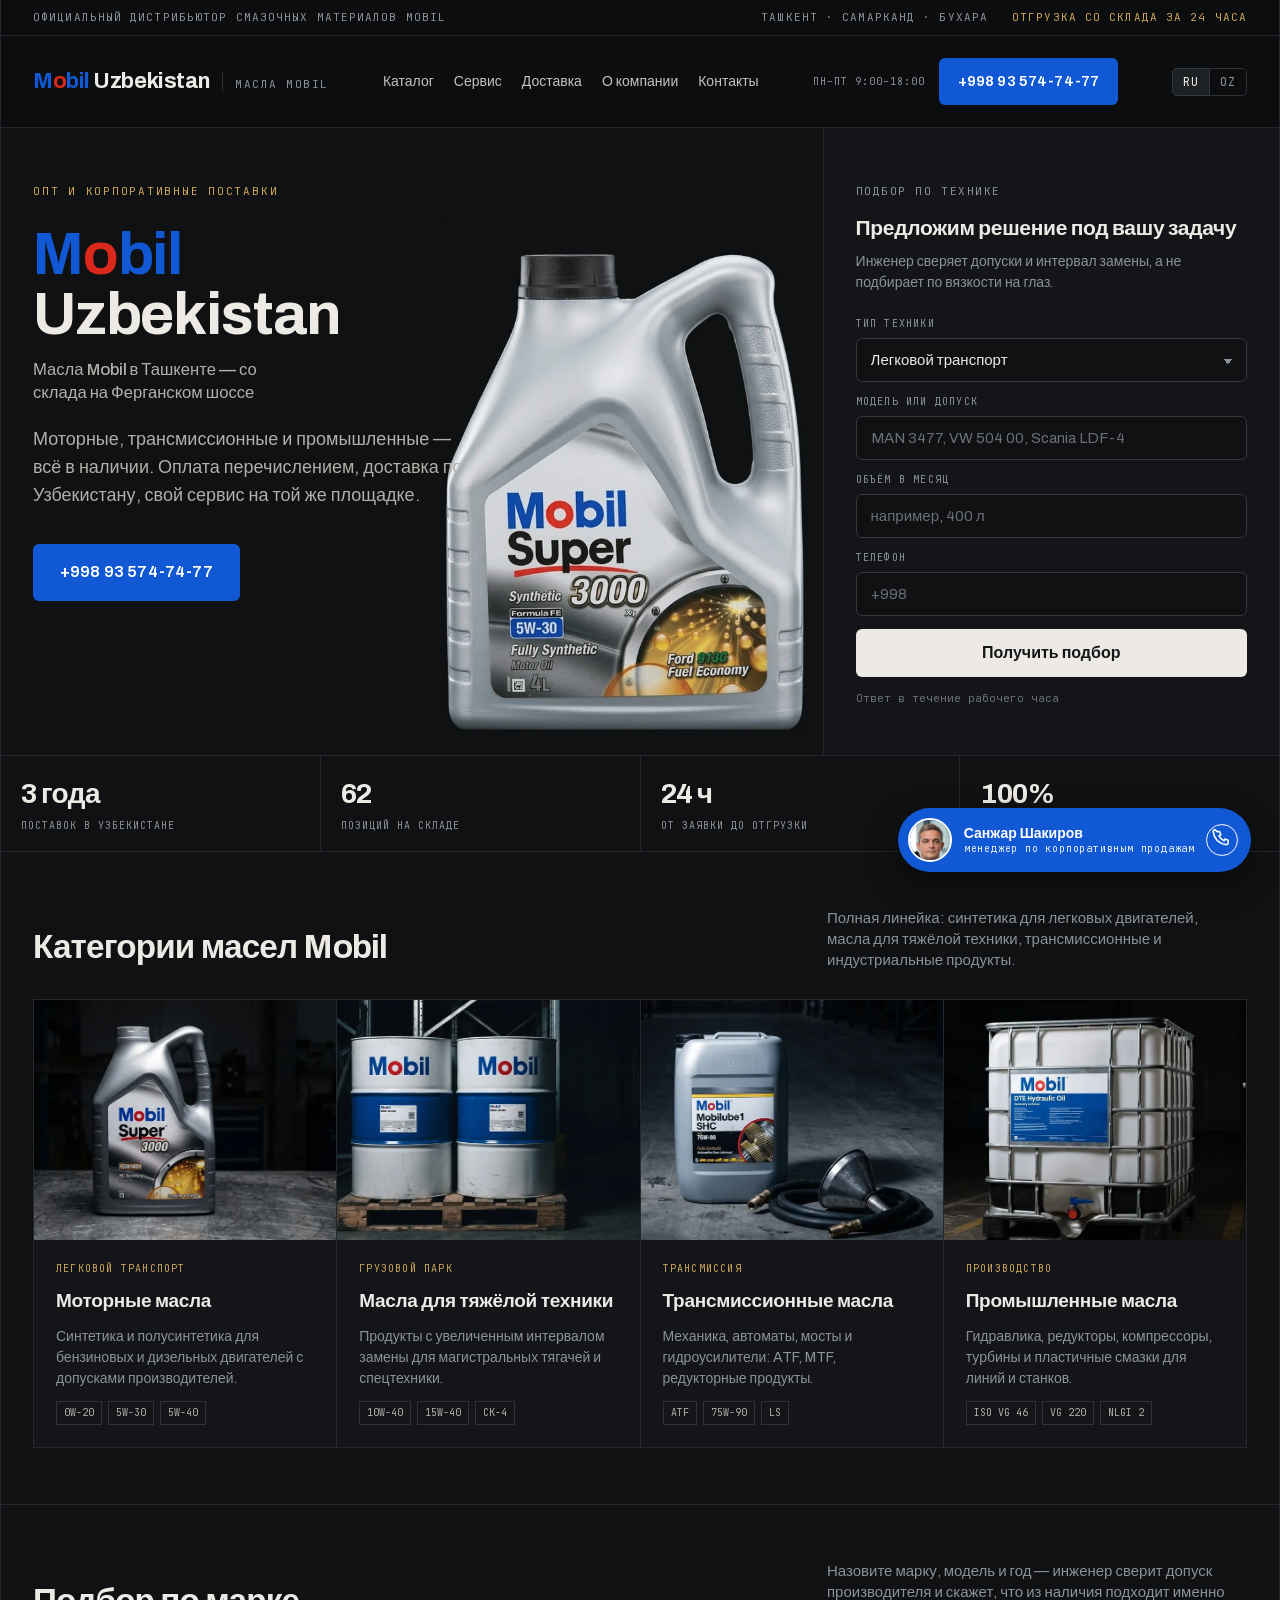
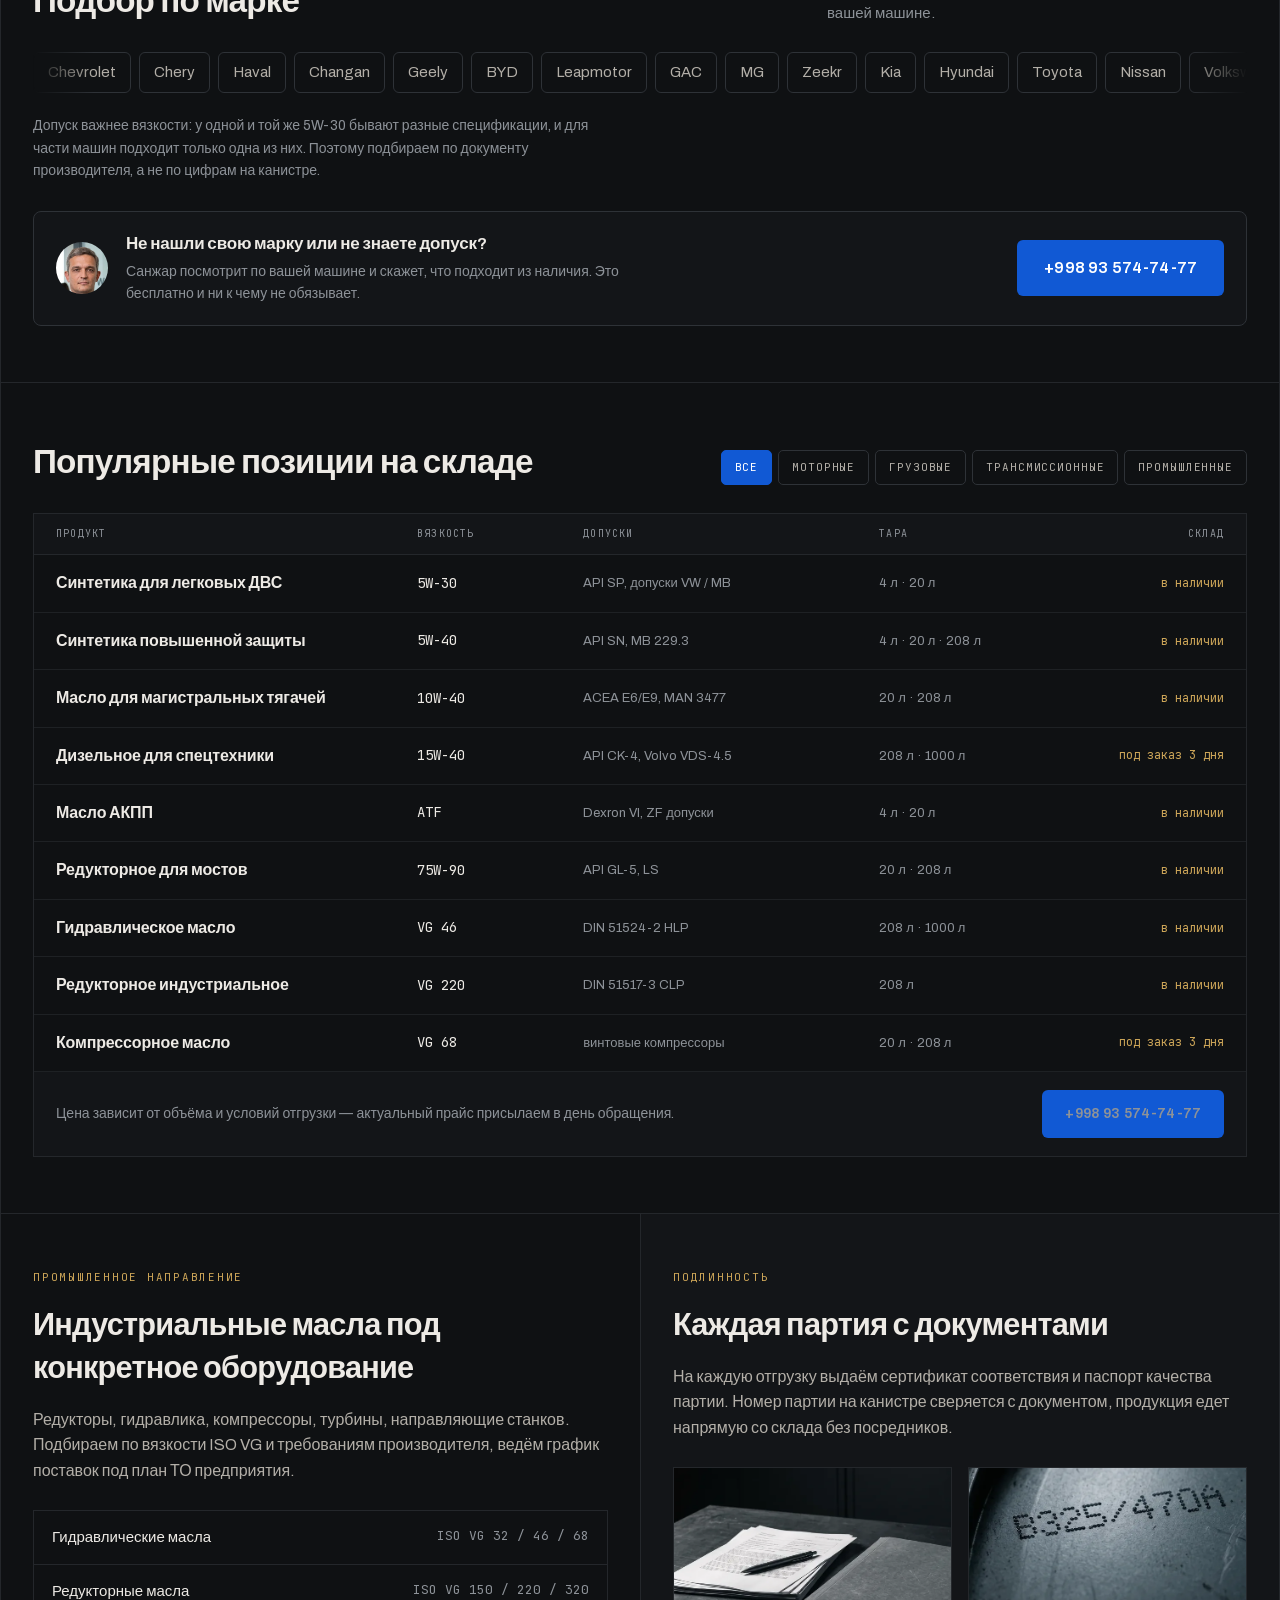
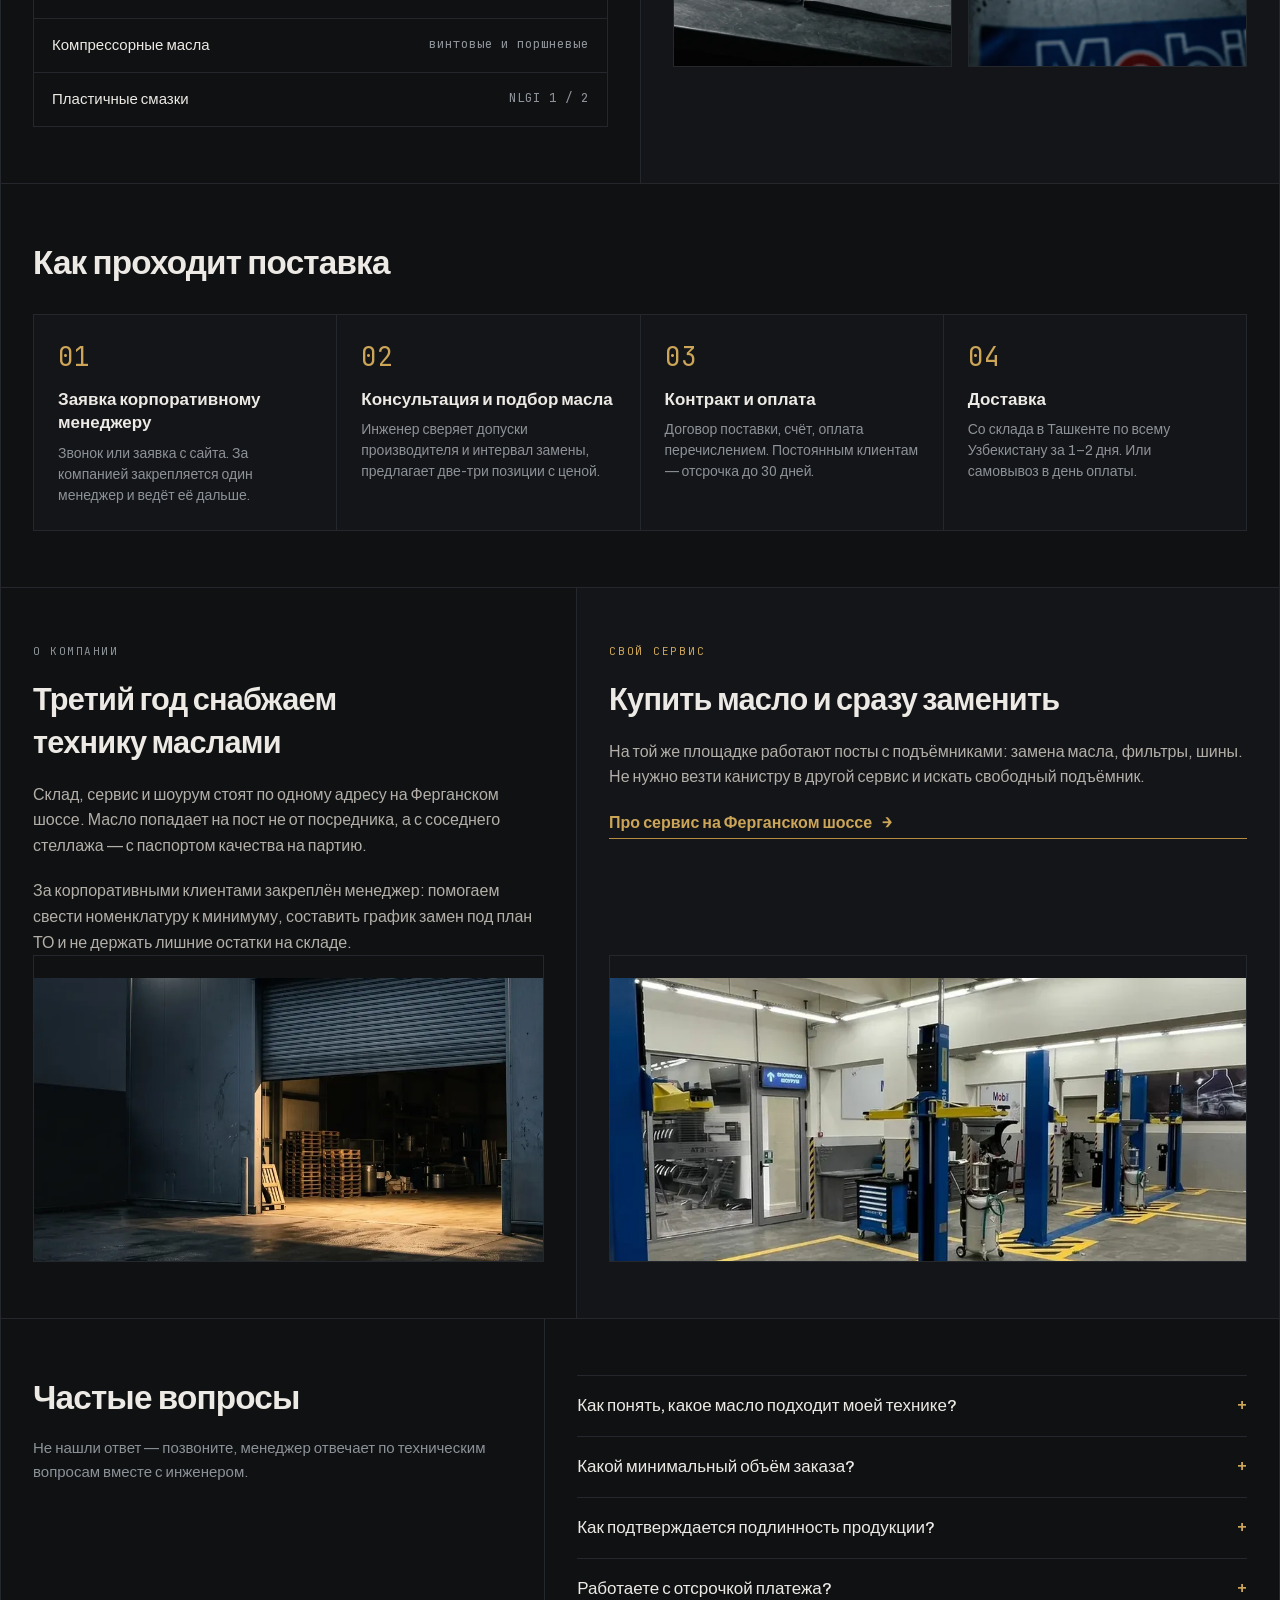
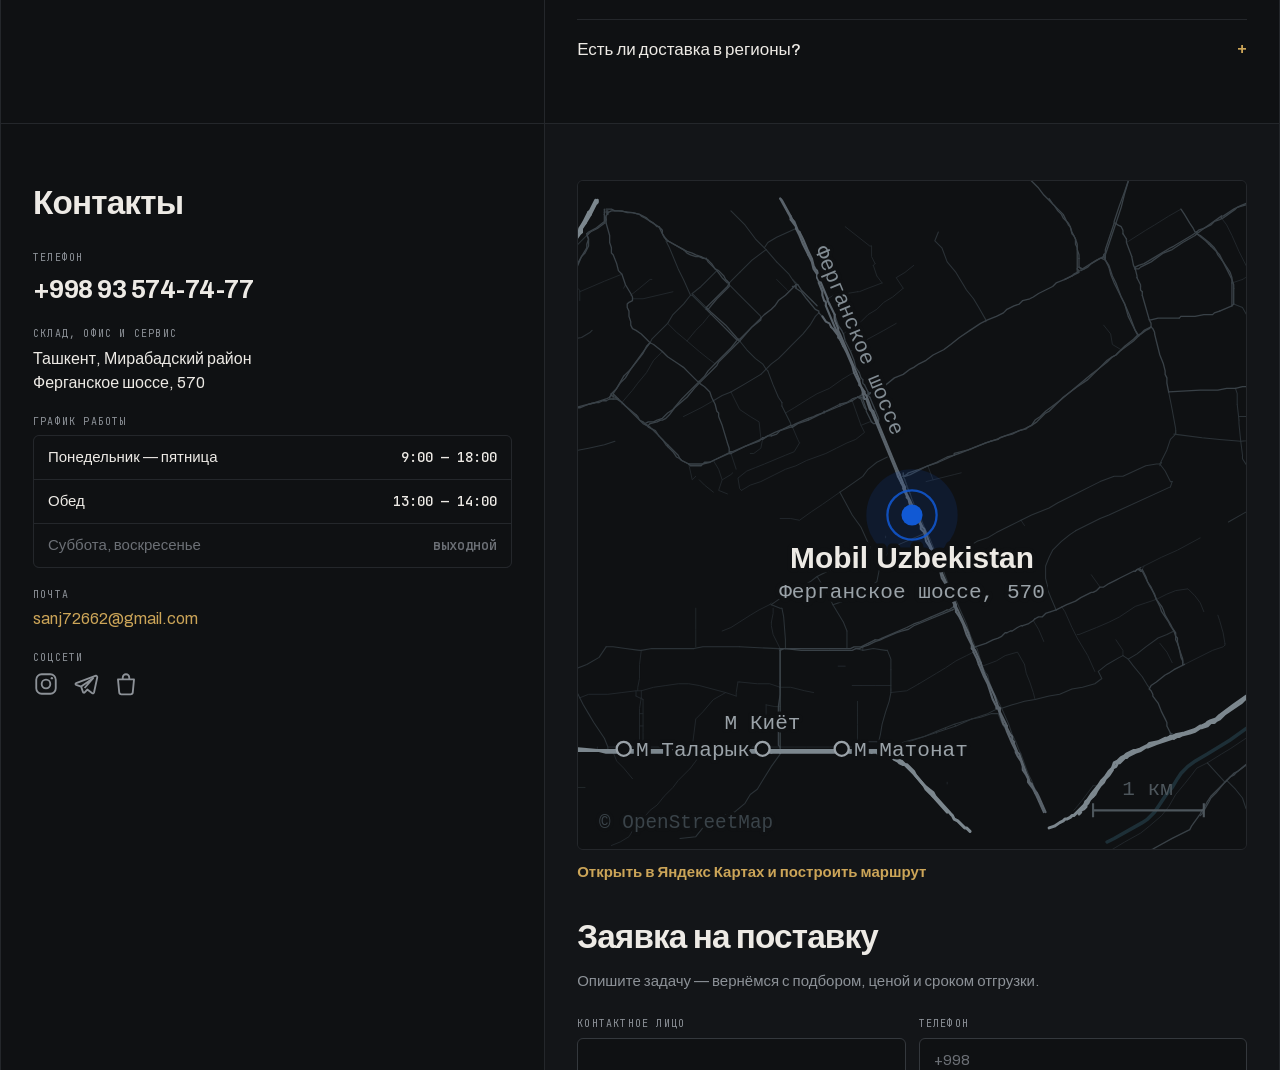
==== commit b028c673: "Оптимизация: вес картинок, H1 с ключевой фразой, микроразметка Скорость. Картинки были завышены в по" ====
--- a/index.html
+++ b/index.html
@@ -3,7 +3,7 @@
 <head>
 <meta charset="utf-8">
 <meta name="viewport" content="width=device-width, initial-scale=1">
-<meta http-equiv="Content-Security-Policy" content="default-src 'self'; script-src 'self'; style-src 'self' 'unsafe-inline'; font-src 'self'; img-src 'self' data:; form-action 'self' https://*.workers.dev; base-uri 'self'; object-src 'none'; upgrade-insecure-requests">
+<meta http-equiv="Content-Security-Policy" content="default-src 'self'; script-src 'self' https://www.googletagmanager.com; style-src 'self' 'unsafe-inline'; font-src 'self'; img-src 'self' data: https://www.googletagmanager.com https://*.google-analytics.com; connect-src 'self' https://*.google-analytics.com https://*.analytics.google.com https://www.googletagmanager.com; form-action 'self' https://*.workers.dev; base-uri 'self'; object-src 'none'; upgrade-insecure-requests">
 <title>Масла Mobil в Ташкенте — оптом и в розницу | Mobil Uzbekistan</title>
 <meta name="description" content="Смазочные материалы Mobil в Ташкенте: моторные, трансмиссионные и промышленные масла со склада на Ферганском шоссе. Подбор по допуску, доставка по Узбекистану, свой сервис.">
 <meta name="robots" content="index,follow,max-image-preview:large,max-snippet:-1">
@@ -86,8 +86,8 @@
     <div class="hero__main">
       <div class="hero__text">
         <div class="kicker kicker--gold">Опт и корпоративные поставки</div>
-        <h1 class="h1"><span class="wm"><span class="wm-b">M</span><span class="wm-r">o</span><span class="wm-b">bil</span> Uzbekistan</span></h1>
-        <p class="hero__lead">Смазочные материалы Mobil: моторные, трансмиссионные и промышленные. Всё в наличии на складе в Ташкенте, оплата перечислением, доставка по Узбекистану.</p>
+        <h1 class="h1"><span class="wm"><span class="wm-b">M</span><span class="wm-r">o</span><span class="wm-b">bil</span> Uzbekistan</span><span class="h1__sub">Масла Mobil в Ташкенте — со склада на Ферганском шоссе</span></h1>
+        <p class="hero__lead">Моторные, трансмиссионные и промышленные — всё в наличии. Оплата перечислением, доставка по Узбекистану, свой сервис на той же площадке.</p>
         <div class="hero__cta">
           <a class="btn btn--action btn--tel" href="tel:+998935747477"><span class="tel-num">+998 93 574-74-77</span><span class="tel-word">Позвонить</span></a>
         </div>
@@ -149,7 +149,7 @@
     </div>
     <div class="hair cats">
       <article class="cat">
-        <img class="cat__ph" src="img/cat-motor.webp" width="1160" height="829" loading="lazy"
+        <img class="cat__ph" src="img/cat-motor.webp" width="760" height="543" loading="lazy"
              alt="Канистра моторного масла Mobil Super 3000 5W-40 на верстаке">
         <div class="cat__num">01</div>
         <div class="cat__body">
@@ -161,7 +161,7 @@
         </div>
       </article>
       <article class="cat">
-        <img class="cat__ph" src="img/cat-truck.webp" width="1160" height="829" loading="lazy"
+        <img class="cat__ph" src="img/cat-truck.webp" width="760" height="543" loading="lazy"
              alt="Бочки 208 л с маслом Mobil на паллете на складе">
         <div class="cat__num">02</div>
         <div class="cat__body">
@@ -173,7 +173,7 @@
         </div>
       </article>
       <article class="cat">
-        <img class="cat__ph" src="img/cat-trans.webp" width="1160" height="829" loading="lazy"
+        <img class="cat__ph" src="img/cat-trans.webp" width="760" height="543" loading="lazy"
              alt="Ведро 20 л трансмиссионного масла Mobil Mobilube 1 SHC 75W-90">
         <div class="cat__num">03</div>
         <div class="cat__body">
@@ -185,7 +185,7 @@
         </div>
       </article>
       <article class="cat">
-        <img class="cat__ph" src="img/cat-industrial.webp" width="1160" height="829" loading="lazy"
+        <img class="cat__ph" src="img/cat-industrial.webp" width="760" height="543" loading="lazy"
              alt="Еврокуб 1000 л с гидравлическим маслом Mobil DTE">
         <div class="cat__num">04</div>
         <div class="cat__body">
@@ -363,9 +363,9 @@
       <h2 class="h3" style="margin:18px 0">Каждая партия с документами</h2>
       <p class="lead" style="margin-bottom:26px">На каждую отгрузку выдаём сертификат соответствия и паспорт качества партии. Номер партии на канистре сверяется с документом, продукция едет напрямую со склада без посредников.</p>
       <div class="docs">
-        <img src="img/doc-papers.webp" width="900" height="600" loading="lazy"
+        <img src="img/doc-papers.webp" width="700" height="467" loading="lazy"
              alt="Пакет документов на отгрузку: сертификат соответствия и паспорт качества">
-        <img src="img/doc-batch.webp" width="900" height="600" loading="lazy"
+        <img src="img/doc-batch.webp" width="700" height="467" loading="lazy"
              alt="Номер партии, нанесённый на крышку бочки Mobil">
       </div>
     </div>
@@ -405,7 +405,7 @@
       <h2 class="h3" style="margin:18px 0">Третий год снабжаем технику маслами</h2>
       <p class="lead">Склад, сервис и шоурум стоят по одному адресу на Ферганском шоссе. Масло попадает на пост не от посредника, а с соседнего стеллажа — с паспортом качества на партию.</p>
       <p class="lead">За корпоративными клиентами закреплён менеджер: помогаем свести номенклатуру к минимуму, составить график замен под план ТО и не держать лишние остатки на складе.</p>
-      <img class="shot" style="margin-top:22px" src="img/gate.webp" width="1160" height="870" loading="lazy"
+      <img class="shot" style="margin-top:22px" src="img/gate.webp" width="900" height="675" loading="lazy"
            alt="Ворота склада и площадка для погрузки">
     </div>
     <div class="sec panel" style="border-bottom:0">
@@ -413,7 +413,7 @@
       <h2 class="h3" style="margin:18px 0">Купить масло и сразу заменить</h2>
       <p class="lead" style="margin-bottom:22px">На той же площадке работают посты с подъёмниками: замена масла, фильтры, шины. Не нужно везти канистру в другой сервис и искать свободный подъёмник.</p>
       <a class="crosslink" href="service.html">Про сервис на Ферганском шоссе</a>
-      <img class="shot" style="margin-top:22px" src="img/service.webp" width="1160" height="870" loading="lazy"
+      <img class="shot" style="margin-top:22px" src="img/service.webp" width="900" height="675" loading="lazy"
            alt="Сервисный пост с подъёмником на складе Mobil Uzbekistan в Ташкенте">
     </div>
   </section>
@@ -568,21 +568,81 @@
 
 <script type="application/ld+json">
 {
-  "@context":"https://schema.org",
-  "@type":"AutoPartsStore",
-  "name":"Mobil Uzbekistan — масла Mobil",
-  "description":"Оптовые поставки моторных, трансмиссионных и промышленных масел Mobil для автопарков, заводов и сервисов.",
-  "url":"https://mobil-oil.uz/",
-  "telephone":"+998935747477",
-  "email":"sanj72662@gmail.com",
-  "address":{"@type":"PostalAddress","addressLocality":"Ташкент","streetAddress":"Мирабадский район, Ферганское шоссе, 570","addressCountry":"UZ"},
-  "areaServed":"UZ",
-  "sameAs":["https://www.instagram.com/tegeta_motors_uzbekistan/"],
-  "image":"https://mobil-oil.uz/img/og.jpg",
-  "currenciesAccepted":"UZS",
-  "paymentAccepted":"Безналичный расчёт",
-  "department":{"@type":"AutoRepair","name":"Mobil Uzbekistan — сервис","url":"https://mobil-oil.uz/service.html"},
-  "openingHours":["Mo-Fr 09:00-13:00","Mo-Fr 14:00-18:00"]
+ "@context": "https://schema.org",
+ "@type": "AutoPartsStore",
+ "name": "Mobil Uzbekistan — масла Mobil",
+ "description": "Оптовые поставки моторных, трансмиссионных и промышленных масел Mobil для автопарков, заводов и сервисов.",
+ "url": "https://mobil-oil.uz/",
+ "telephone": "+998935747477",
+ "email": "sanj72662@gmail.com",
+ "address": {
+  "@type": "PostalAddress",
+  "addressLocality": "Ташкент",
+  "streetAddress": "Мирабадский район, Ферганское шоссе, 570",
+  "addressCountry": "UZ",
+  "postalCode": "100015"
+ },
+ "areaServed": [
+  {
+   "@type": "City",
+   "name": "Ташкент"
+  },
+  {
+   "@type": "Country",
+   "name": "Узбекистан"
+  }
+ ],
+ "sameAs": [
+  "https://www.instagram.com/tegeta_motors_uzbekistan/",
+  "https://t.me/Sanjar57002",
+  "https://uzum.uz/ru/shop/tmca",
+  "https://yandex.com/maps/org/tegeta_motors/206284429216/"
+ ],
+ "image": "https://mobil-oil.uz/img/og.jpg",
+ "currenciesAccepted": "UZS",
+ "paymentAccepted": "Безналичный расчёт",
+ "department": {
+  "@type": "AutoRepair",
+  "name": "Mobil Uzbekistan — сервис",
+  "url": "https://mobil-oil.uz/service.html"
+ },
+ "openingHours": [
+  "Mo-Fr 09:00-13:00",
+  "Mo-Fr 14:00-18:00"
+ ],
+ "geo": {
+  "@type": "GeoCoordinates",
+  "latitude": 41.263343,
+  "longitude": 69.315835
+ },
+ "hasMap": "https://yandex.com/maps/org/tegeta_motors/206284429216/",
+ "openingHoursSpecification": [
+  {
+   "@type": "OpeningHoursSpecification",
+   "dayOfWeek": [
+    "Monday",
+    "Tuesday",
+    "Wednesday",
+    "Thursday",
+    "Friday"
+   ],
+   "opens": "09:00",
+   "closes": "13:00"
+  },
+  {
+   "@type": "OpeningHoursSpecification",
+   "dayOfWeek": [
+    "Monday",
+    "Tuesday",
+    "Wednesday",
+    "Thursday",
+    "Friday"
+   ],
+   "opens": "14:00",
+   "closes": "18:00"
+  }
+ ],
+ "priceRange": "$$"
 }
 </script>
 
@@ -652,5 +712,6 @@
 }
 </script>
 
+<script src="/analytics.js"></script>
 </body>
 </html>
